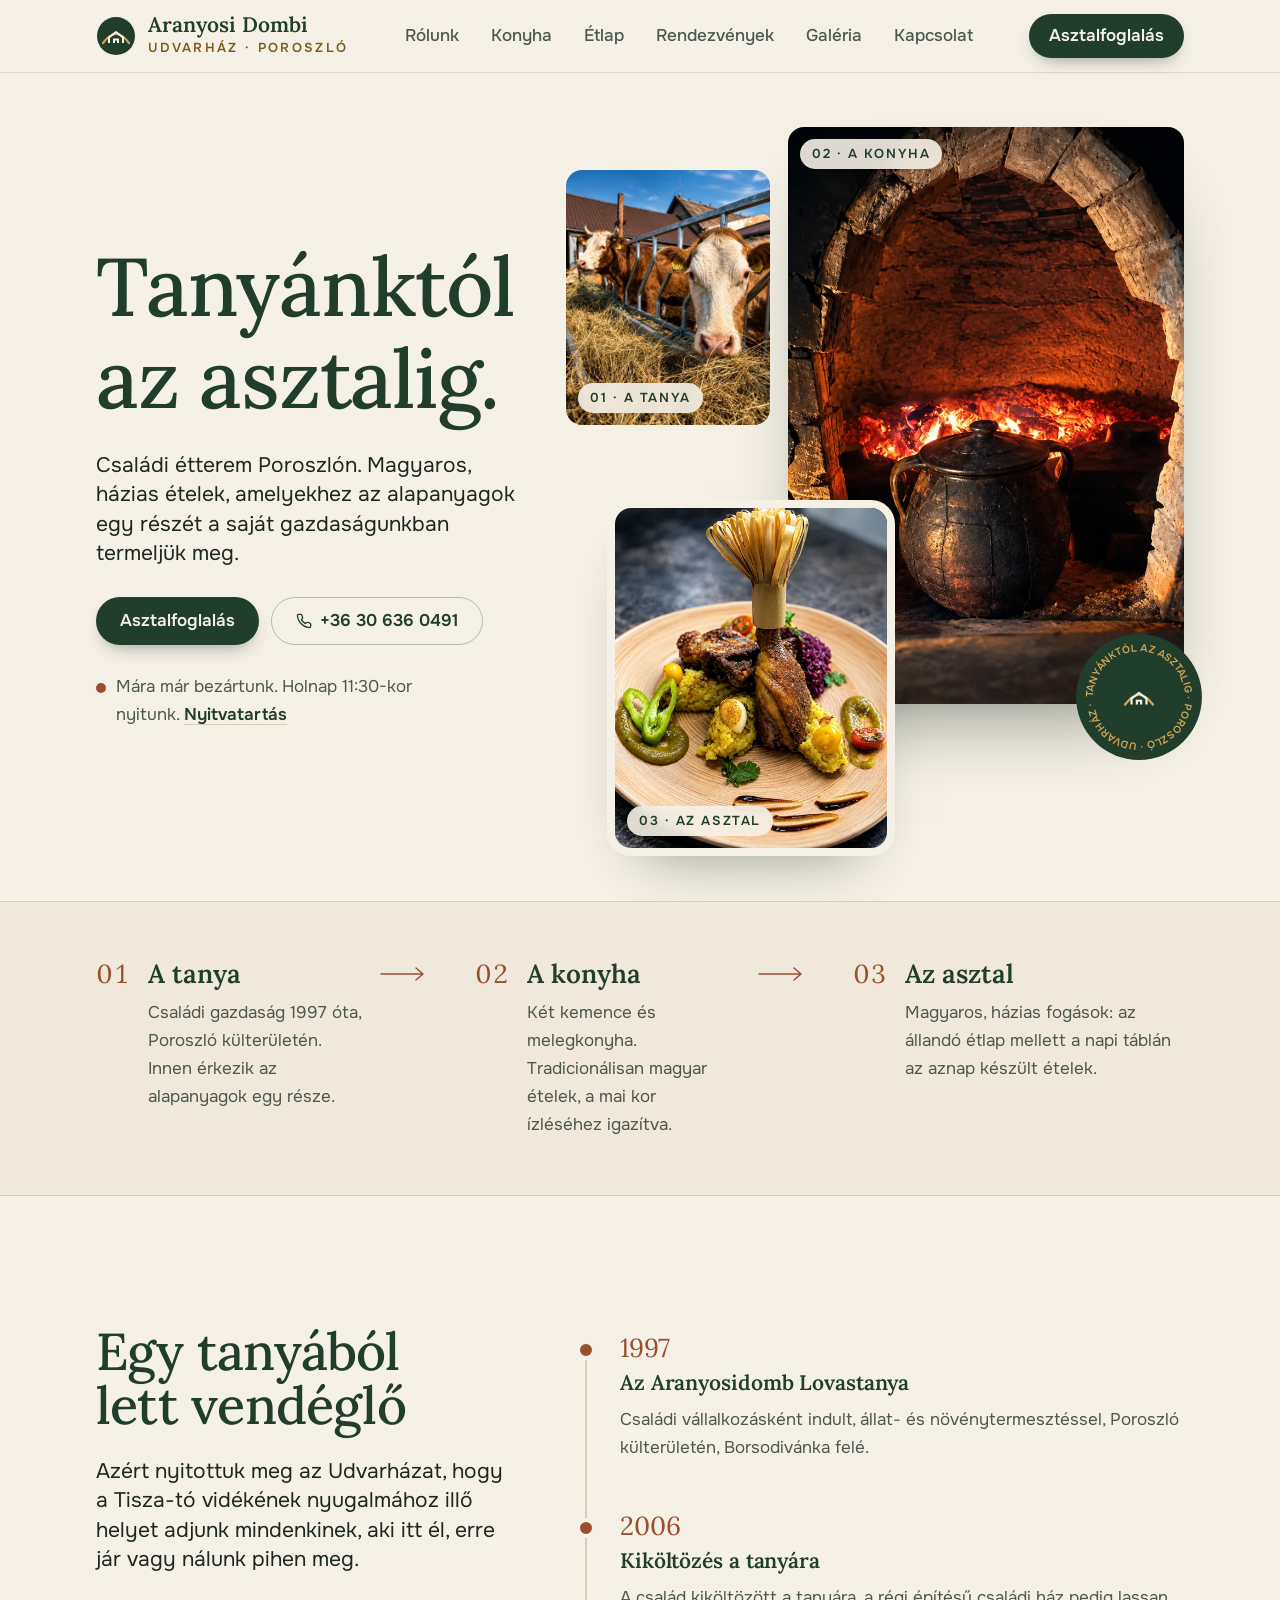
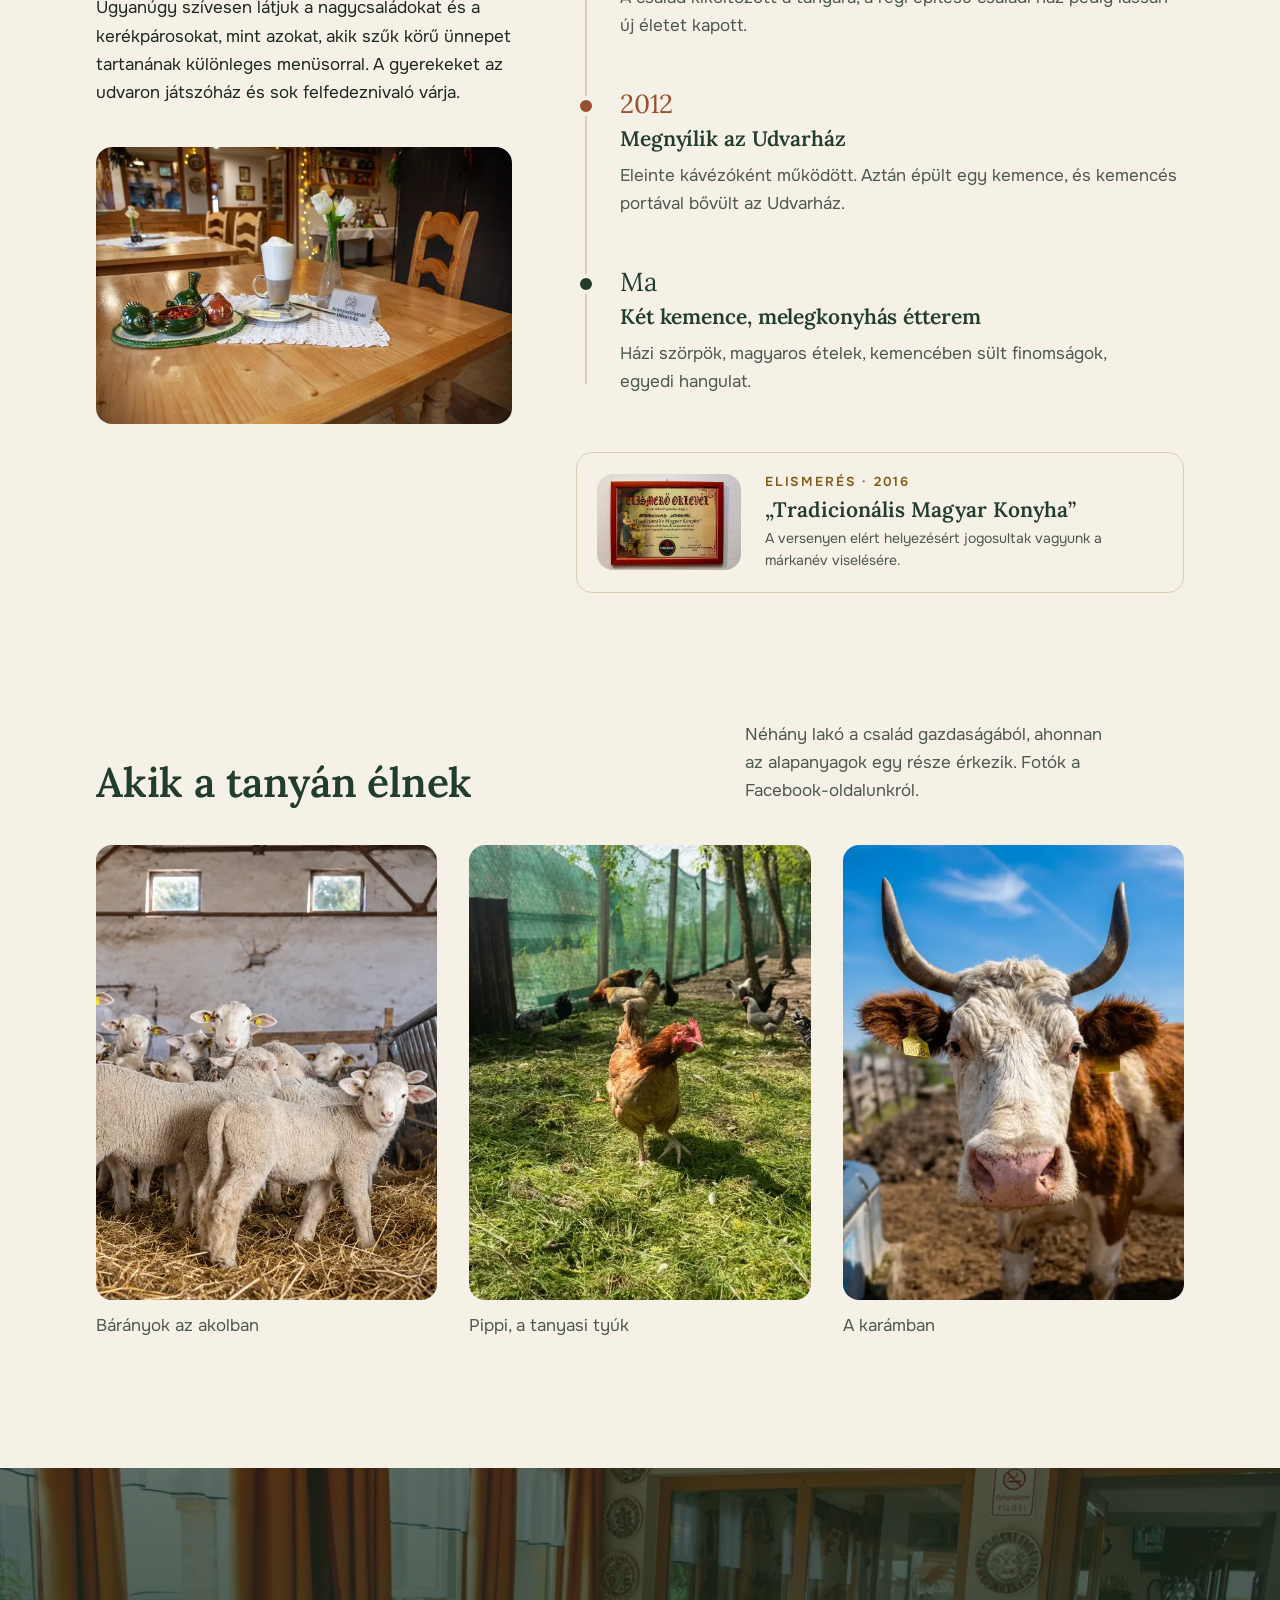
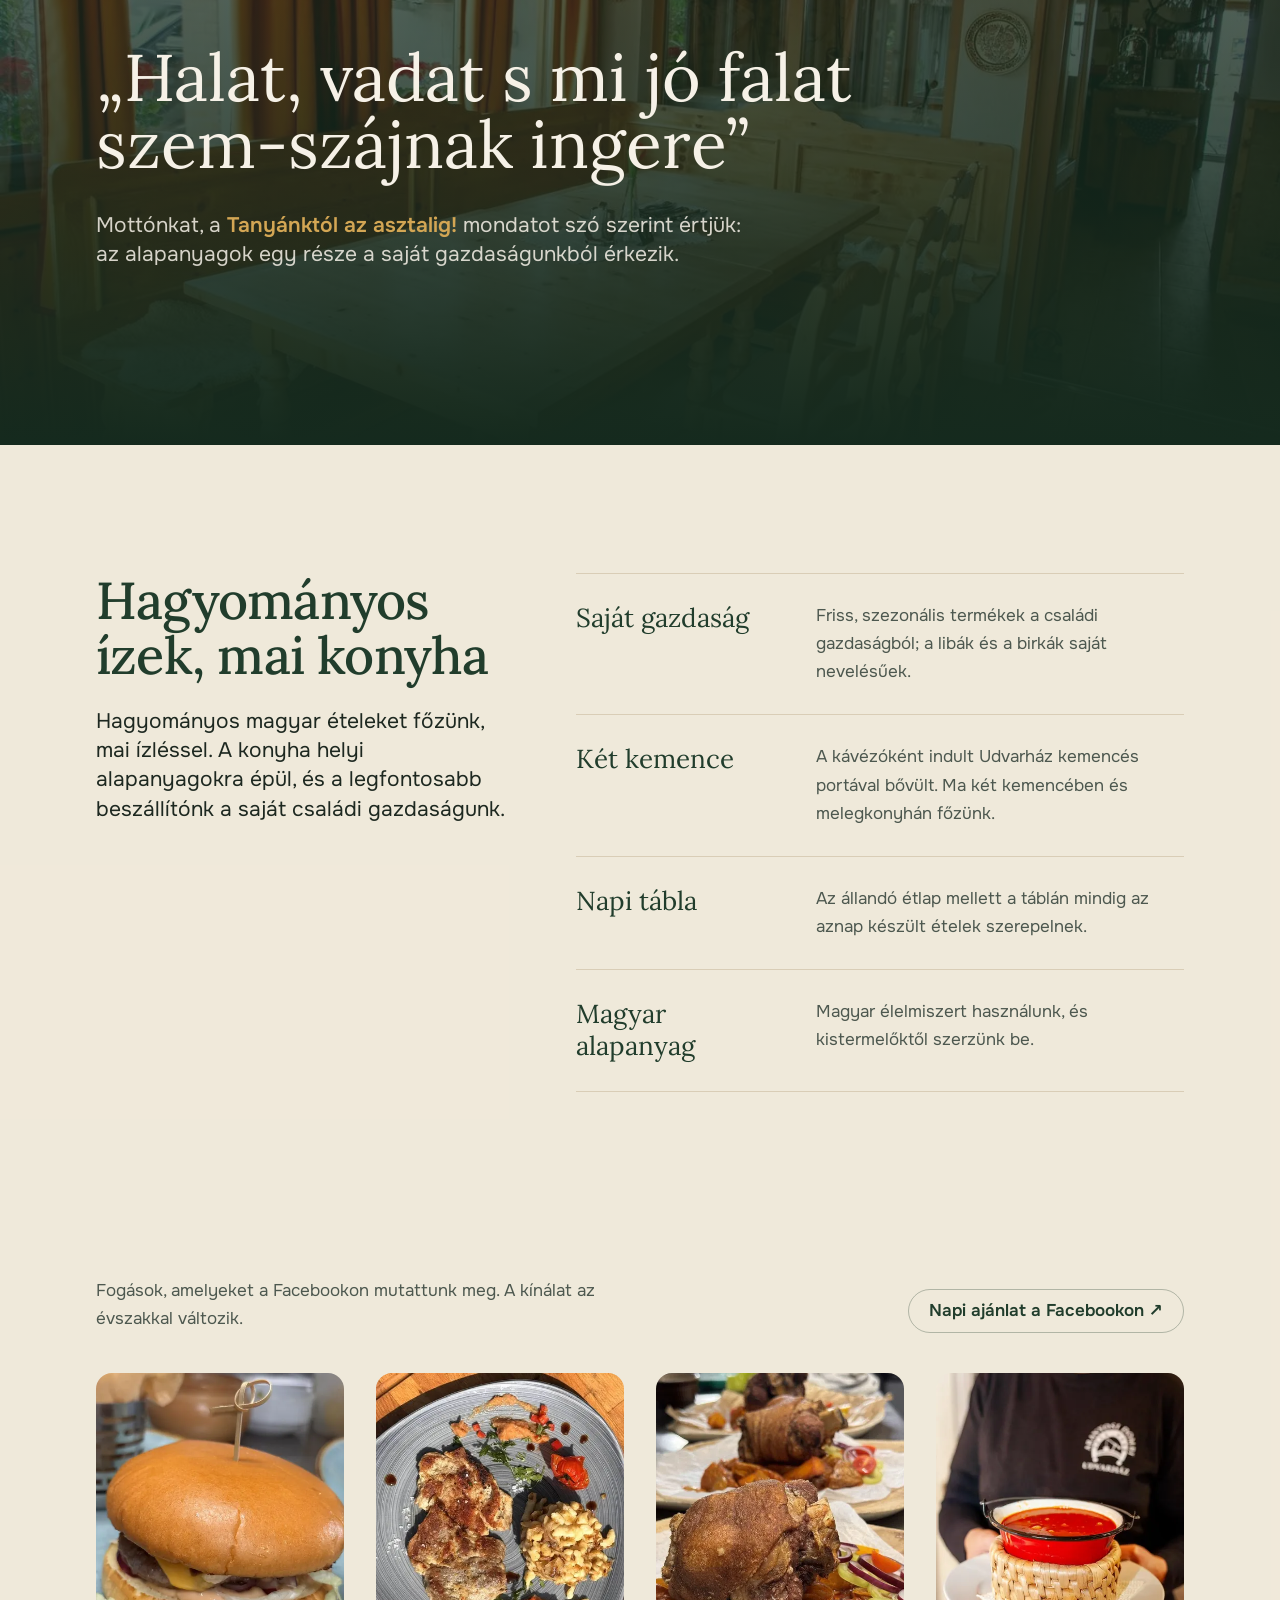
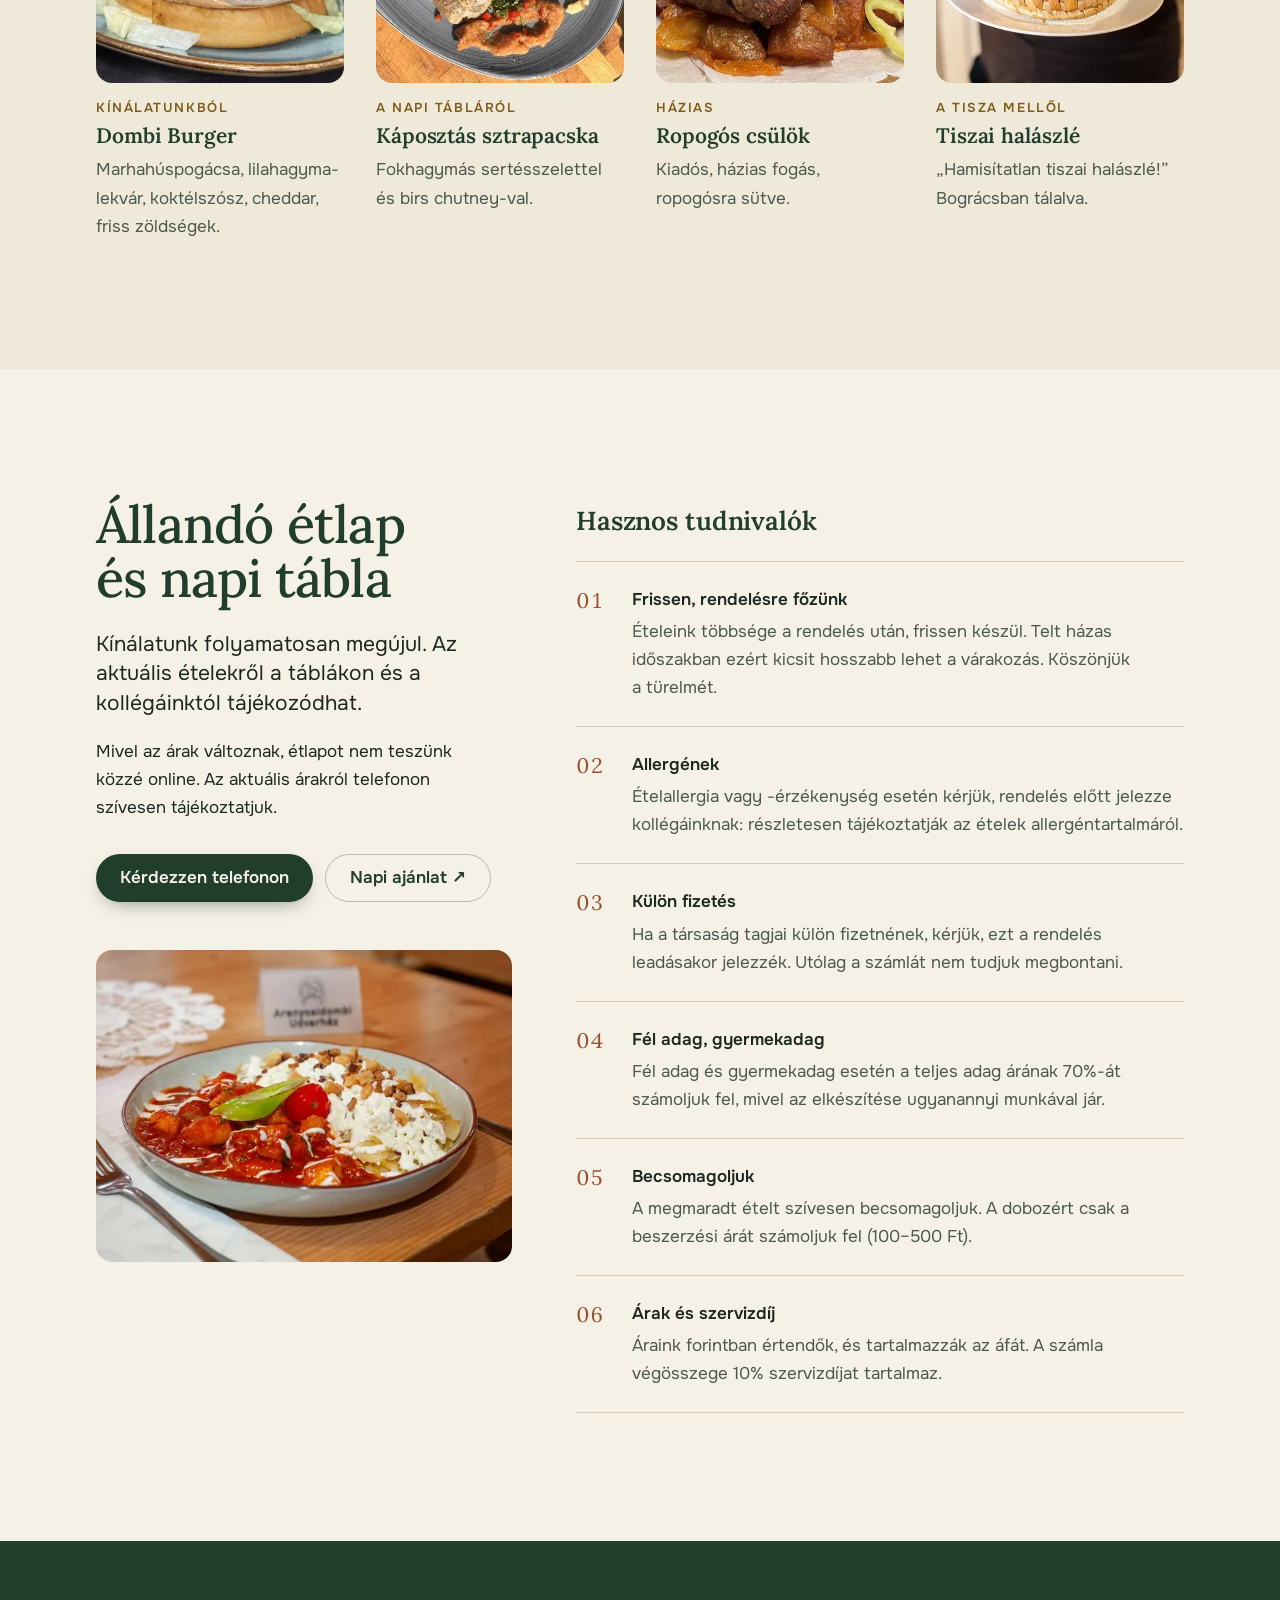
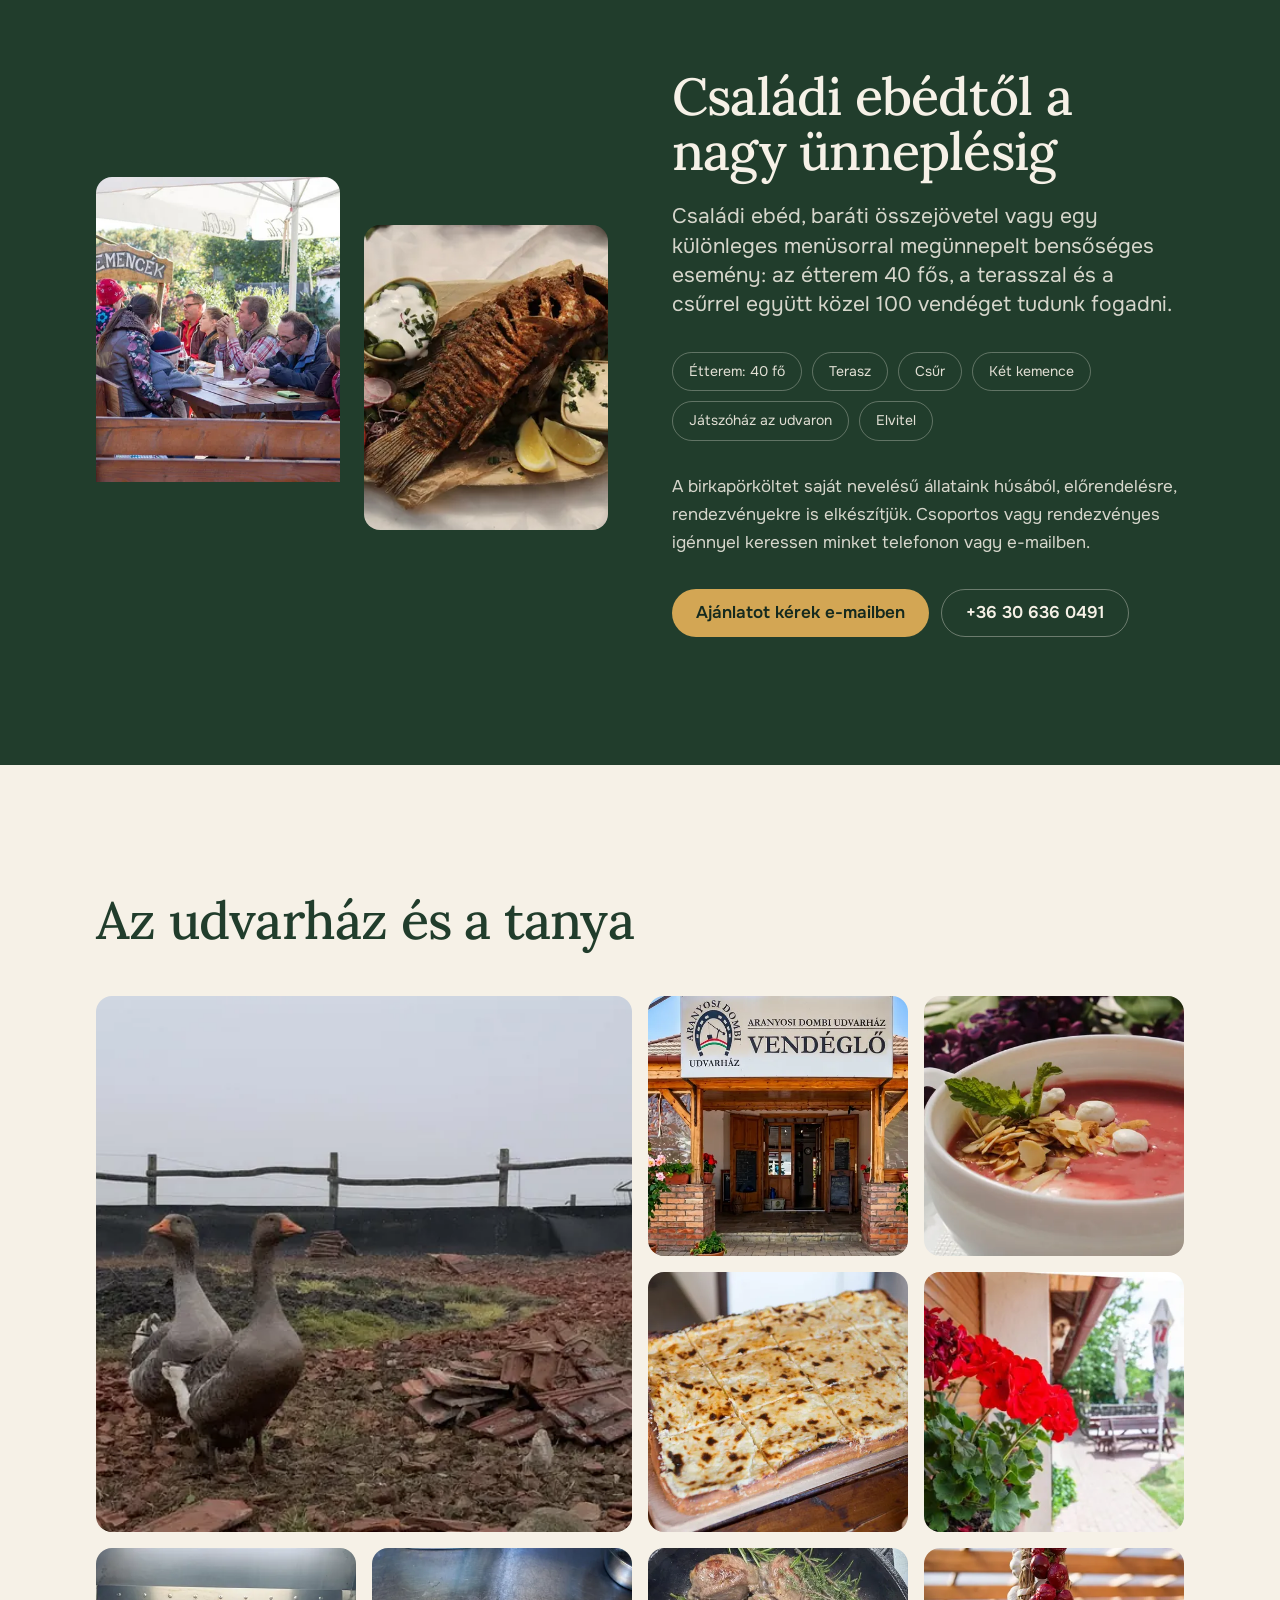
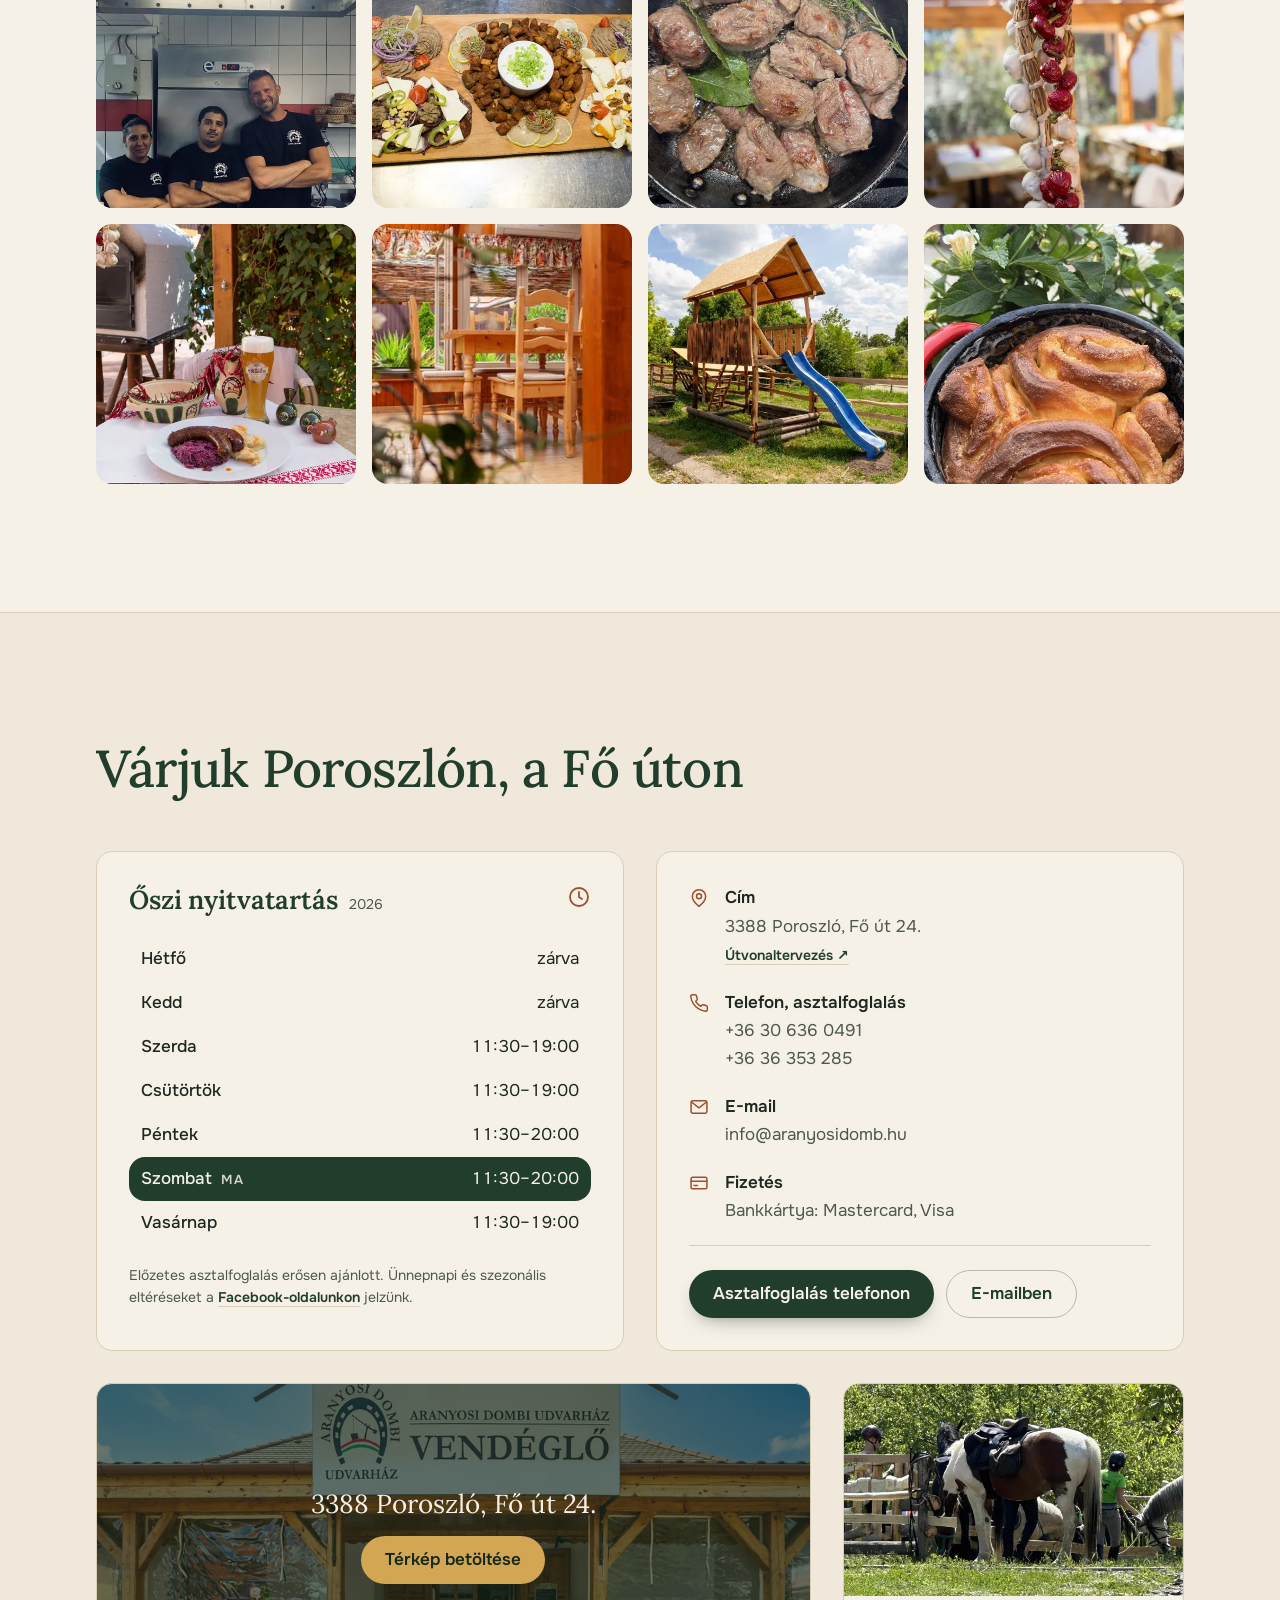
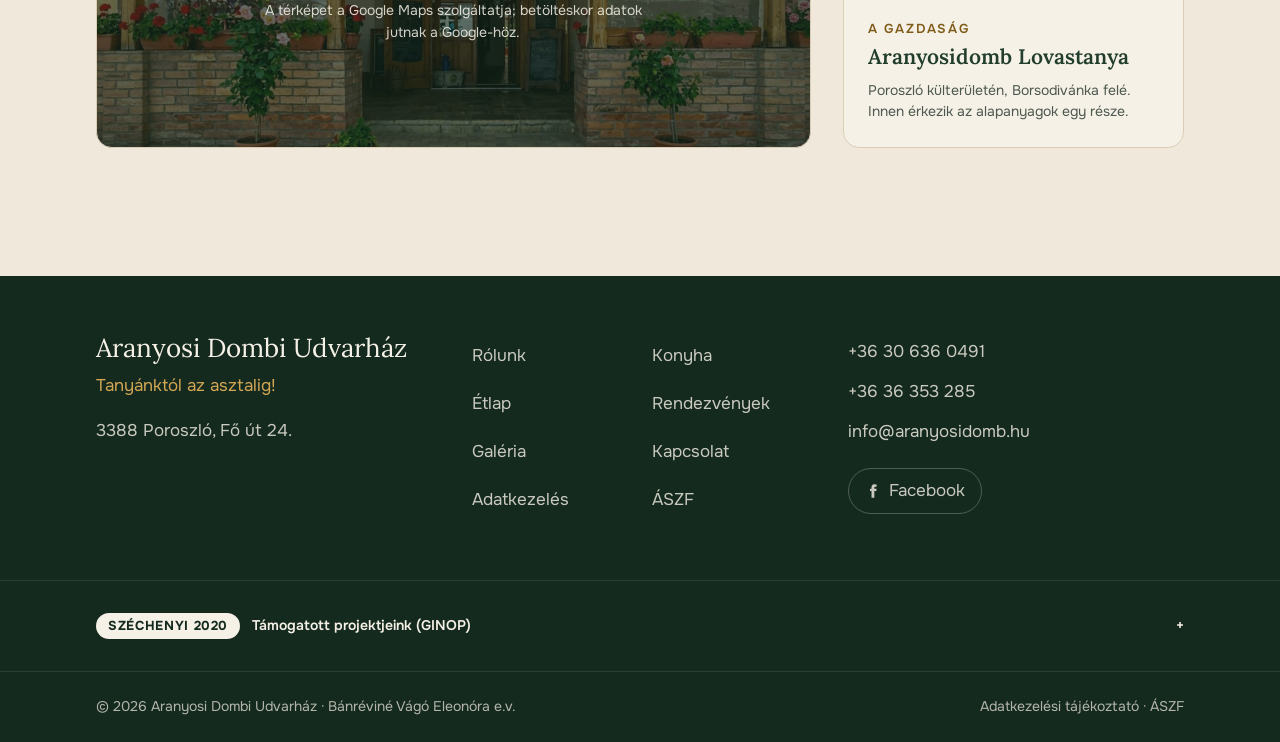
==== index.html @ ce33dbe2 "Aranyosi Dombi Udvarház — első feltöltés Co-Authored-By: Claude Opus 5.5 <noreply@anthropic.com>" ====
<!doctype html>
<html lang="hu">
<head>
  <meta charset="utf-8">
  <meta name="viewport" content="width=device-width, initial-scale=1">
  <title>Aranyosi Dombi Udvarház – magyaros étterem, Poroszló</title>
  <meta name="description" content="Családi étterem Poroszlón, a Tisza-tónál. Magyaros, házias ételek saját gazdaságunk alapanyagaiból, két kemence, terasz. Foglalás: +36 30 636 0491">
  <link rel="canonical" href="https://tamasgaborvarga.github.io/aranyosidomb/">
  <meta name="theme-color" content="#213d2c">
  <meta property="og:type" content="restaurant">
  <meta property="og:locale" content="hu_HU">
  <meta property="og:site_name" content="Aranyosi Dombi Udvarház">
  <meta property="og:title" content="Aranyosi Dombi Udvarház – Tanyánktól az asztalig">
  <meta property="og:description" content="Családi étterem Poroszlón. Magyaros, házias ételek saját gazdaságunk alapanyagaiból, két kemencével.">
  <meta property="og:url" content="https://tamasgaborvarga.github.io/aranyosidomb/">
  <meta property="og:image" content="https://tamasgaborvarga.github.io/aranyosidomb/img/og-1200x630.jpg">
  <meta property="og:image:type" content="image/jpeg">
  <meta property="og:image:width" content="1200">
  <meta property="og:image:height" content="630">
  <meta property="og:image:alt" content="Az Aranyosi Dombi Udvarház vendéglő bejárata, Poroszló">
  <meta name="twitter:card" content="summary_large_image">
  <link rel="icon" href="img/favicon.svg" type="image/svg+xml">
  <link rel="apple-touch-icon" href="img/apple-touch-icon.png">
  <link rel="preload" href="fonts/lora-latin.woff2" as="font" type="font/woff2" crossorigin>
  <link rel="preload" href="fonts/onest-latin.woff2" as="font" type="font/woff2" crossorigin>
  <link rel="stylesheet" href="css/style.css?v=584b7f71cd">
  <!-- „js” osztály: az animációk kezdőállapota csak ezzel él. Biztonsági háló: ha a main.js 3 mp alatt
       nem indul el (pl. blokkolva vagy egy optimalizáló átírta), minden tartalom azonnal megjelenik. -->
  <script data-cfasync="false">document.documentElement.classList.add('js');setTimeout(function(){if(!window.__adReady)document.documentElement.classList.remove('js')},3000)</script>

  <script type="application/ld+json">
  {
    "@context": "https://schema.org",
    "@type": "Restaurant",
    "@id": "https://tamasgaborvarga.github.io/aranyosidomb/#restaurant",
    "name": "Aranyosi Dombi Udvarház",
    "alternateName": "Aranyosidombi Udvarház",
    "slogan": "Tanyánktól az asztalig!",
    "description": "Családi étterem Poroszlón. Magyaros, házias ételek, az alapanyagok egy része a család 1997 óta működő gazdaságából. Két kemence, melegkonyha, terasz és csűr.",
    "url": "https://tamasgaborvarga.github.io/aranyosidomb/",
    "image": [
      "https://tamasgaborvarga.github.io/aranyosidomb/img/og-1200x630.jpg",
      "https://tamasgaborvarga.github.io/aranyosidomb/img/belso-1440.webp"
    ],
    "telephone": "+36306360491",
    "email": "info@aranyosidomb.hu",
    "servesCuisine": ["Magyar", "Házias"],
    "priceRange": "$$",
    "acceptsReservations": "True",
    "paymentAccepted": "Mastercard, Visa",
    "address": {
      "@type": "PostalAddress",
      "streetAddress": "Fő út 24.",
      "addressLocality": "Poroszló",
      "postalCode": "3388",
      "addressRegion": "Heves",
      "addressCountry": "HU"
    },
    "geo": { "@type": "GeoCoordinates", "latitude": 47.642851, "longitude": 20.651661 },
    "hasMap": "https://www.google.com/maps?q=47.642851,20.651661",
    "openingHoursSpecification": [
      { "@type": "OpeningHoursSpecification", "dayOfWeek": ["Wednesday", "Thursday", "Sunday"], "opens": "11:30", "closes": "19:00" },
      { "@type": "OpeningHoursSpecification", "dayOfWeek": ["Friday", "Saturday"], "opens": "11:30", "closes": "20:00" }
    ],
    "amenityFeature": [
      { "@type": "LocationFeatureSpecification", "name": "Terasz", "value": true },
      { "@type": "LocationFeatureSpecification", "name": "Elvitel", "value": true }
    ],
    "award": "Tradicionális Magyar Konyha márkanév (2016)",
    "maximumAttendeeCapacity": 100,
    "sameAs": ["https://www.facebook.com/profile.php?id=100063706262162"]
  }
  </script>
</head>
<body>
  <a href="#main" class="sr-only focus:not-sr-only focus:fixed focus:left-4 focus:top-4 focus:z-[70] focus:rounded-full focus:bg-forest focus:px-5 focus:py-3 focus:text-paper">Ugrás a tartalomra</a>

  <!-- ============ FEJLÉC ============ -->
  <header id="site-header" class="sticky top-0 z-50 border-b border-line/70 bg-paper/90 backdrop-blur-md transition-shadow">
    <div class="wrap flex h-[4.5rem] items-center justify-between gap-4 xl:gap-6">
      <a href="#top" class="group flex min-w-0 items-center gap-2.5 sm:gap-3" aria-label="Aranyosi Dombi Udvarház — vissza az oldal tetejére">
        <svg class="h-10 w-10 shrink-0 text-forest" viewBox="0 0 40 40" aria-hidden="true">
          <circle cx="20" cy="20" r="19" fill="currentColor"/>
          <path d="M7 27c4.5-6 9-9 13-9s8.5 3 13 9" fill="none" stroke="#d3a654" stroke-width="2.2" stroke-linecap="round"/>
          <path d="M13 27v-5.5l7-5.5 7 5.5V27" fill="none" stroke="#f6f1e7" stroke-width="2" stroke-linejoin="round"/>
          <path d="M18 27v-3.5h4V27" fill="none" stroke="#f6f1e7" stroke-width="2"/>
        </svg>
        <span class="leading-none">
          <span class="block font-serif text-lg font-semibold leading-none text-forest">Aranyosi Dombi</span>
          <span class="mt-1 block whitespace-nowrap text-xs font-semibold uppercase tracking-[0.06em] text-gold-700 min-[400px]:tracking-[0.12em] sm:tracking-[0.18em]">Udvarház · Poroszló</span>
        </span>
      </a>

      <nav class="hidden items-center gap-5 lg:flex xl:gap-8" aria-label="Fő navigáció">
        <a class="nav-link" data-nav href="#rolunk">Rólunk</a>
        <a class="nav-link" data-nav href="#konyha">Konyha</a>
        <a class="nav-link" data-nav href="#etlap">Étlap</a>
        <a class="nav-link" data-nav href="#rendezvenyek">Rendezvények</a>
        <a class="nav-link" data-nav href="#galeria">Galéria</a>
        <a class="nav-link" data-nav href="#kapcsolat">Kapcsolat</a>
      </nav>

      <div class="flex shrink-0 items-center gap-1.5 sm:gap-2">
        <a href="#elerhetoseg" class="btn-primary btn-sm hidden sm:inline-flex">Asztalfoglalás</a>
        <a href="tel:+36306360491" class="inline-flex h-11 w-11 items-center justify-center rounded-full border border-forest/25 text-forest sm:hidden" aria-label="Hívás: +36 30 636 0491">
          <svg class="h-5 w-5" viewBox="0 0 24 24" fill="none" stroke="currentColor" stroke-width="1.8" stroke-linecap="round" stroke-linejoin="round" aria-hidden="true"><path d="M22 16.92v3a2 2 0 0 1-2.18 2 19.8 19.8 0 0 1-8.63-3.07 19.5 19.5 0 0 1-6-6A19.8 19.8 0 0 1 2.12 4.18 2 2 0 0 1 4.11 2h3a2 2 0 0 1 2 1.72c.13.96.36 1.9.7 2.81a2 2 0 0 1-.45 2.11L8.09 9.91a16 16 0 0 0 6 6l1.27-1.27a2 2 0 0 1 2.11-.45c.91.34 1.85.57 2.81.7A2 2 0 0 1 22 16.92z"/></svg>
        </a>
        <button id="menu-toggle" type="button" class="inline-flex h-11 w-11 items-center justify-center rounded-full border border-forest/25 text-forest lg:hidden" aria-controls="mobile-menu" aria-expanded="false" aria-label="Menü">
          <svg class="h-5 w-5" viewBox="0 0 24 24" fill="none" stroke="currentColor" stroke-width="2" stroke-linecap="round" aria-hidden="true"><path class="menu-icon-open" d="M4 7h16M4 12h16M4 17h16"/><path class="menu-icon-close" d="M6 6l12 12M18 6L6 18"/></svg>
        </button>
      </div>
    </div>

  </header>

  <!-- Mobilmenü: a fejlécen KÍVÜL, mert a fejléc backdrop-blur-ja a fixed elemet a fejléc magasságához kötné -->
  <div id="mobile-menu" hidden class="fixed inset-x-0 top-[4.5rem] bottom-0 z-50 overflow-y-auto border-t border-line bg-paper lg:hidden">
    <nav class="wrap flex flex-col py-6" aria-label="Mobil navigáció">
      <a class="border-b border-line py-4 font-serif text-xl text-forest" href="#rolunk">Rólunk</a>
      <a class="border-b border-line py-4 font-serif text-xl text-forest" href="#konyha">Konyha</a>
      <a class="border-b border-line py-4 font-serif text-xl text-forest" href="#etlap">Étlap</a>
      <a class="border-b border-line py-4 font-serif text-xl text-forest" href="#rendezvenyek">Rendezvények</a>
      <a class="border-b border-line py-4 font-serif text-xl text-forest" href="#galeria">Galéria</a>
      <a class="border-b border-line py-4 font-serif text-xl text-forest" href="#kapcsolat">Kapcsolat</a>
      <div class="mt-8 grid gap-3">
        <a href="tel:+36306360491" class="btn-primary">Hívás: +36 30 636 0491</a>
        <a href="mailto:info@aranyosidomb.hu?subject=Asztalfoglal%C3%A1s" class="btn-ghost">Foglalás e-mailben</a>
      </div>
    </nav>
  </div>

  <main id="main">
    <!-- ============ HERO: kollázs + nagy cím ============ -->
    <section id="top" class="relative overflow-hidden" aria-labelledby="hero-title">
      <div class="wrap grid gap-10 pb-16 pt-8 md:pt-12 lg:min-h-[calc(100svh-4.5rem)] lg:grid-cols-12 lg:grid-rows-[1fr_auto_auto_1fr] lg:gap-x-10 lg:gap-y-0 lg:py-12">
        <div class="lg:col-span-5 lg:row-start-2">
          <h1 id="hero-title" class="hero-title text-4xl sm:text-5xl xl:text-6xl">
            <span class="sr-only">Aranyosi Dombi Udvarház, Poroszló – </span>
            <span class="line-mask"><span style="--d:.05s">Tanyánktól</span></span>
            <span class="line-mask"><span style="--d:.2s">az asztalig.</span></span>
          </h1>
        </div>

        <div class="order-last lg:order-none lg:col-span-7 lg:col-start-6 lg:row-span-4 lg:row-start-1 lg:self-center">
          <div class="hero-collage relative mx-auto aspect-square w-full max-w-[36rem] sm:aspect-[6/7] lg:mr-0">
            <!-- 02 · A konyha (domináns) -->
            <figure data-depth="-0.04" class="absolute right-0 top-0 h-[80%] w-[64%]">
              <div class="drop-in h-full overflow-hidden rounded-2xl shadow-[0_40px_80px_-40px_rgb(21_42_30/0.6)]" style="--d:.1s">
                <img src="img/hero-kemence-1080.webp" srcset="img/hero-kemence-480.webp 480w, img/hero-kemence-800.webp 800w, img/hero-kemence-1080.webp 1080w" sizes="(min-width: 1024px) 38vw, 64vw"
                     width="1080" height="1456" fetchpriority="high" alt="Fedett, fekete cserépfazék a kemence izzó parazsa előtt"
                     class="h-full w-full object-cover">
              </div>
              <figcaption style="--d:.55s" class="drop-in absolute left-3 top-3 hidden rounded-full bg-paper/90 px-3 py-1.5 text-xs font-semibold uppercase tracking-[0.12em] text-forest backdrop-blur-sm sm:block">02 · A konyha</figcaption>
            </figure>
            <!-- 01 · A tanya -->
            <figure data-depth="-0.1" class="absolute left-0 top-0 w-[33%] sm:top-[6%]">
              <div class="drop-in overflow-hidden rounded-2xl" style="--d:.3s">
                <img src="img/hero-marhak-480.webp" srcset="img/hero-marhak-480.webp 480w, img/hero-marhak-800.webp 800w" sizes="(min-width: 1024px) 20vw, 33vw"
                     width="800" height="1067" alt="Tarka marhák a szénás etetőnél a család tanyáján"
                     class="aspect-[4/5] w-full object-cover">
              </div>
              <figcaption style="--d:.75s" class="drop-in absolute bottom-3 left-3 hidden rounded-full bg-paper/90 px-3 py-1.5 text-xs font-semibold uppercase tracking-[0.12em] text-forest backdrop-blur-sm sm:block">01 · A tanya</figcaption>
            </figure>
            <!-- 03 · Az asztal -->
            <figure data-depth="-0.02" class="absolute bottom-0 left-[8%] w-[44%]">
              <div class="drop-in overflow-hidden rounded-2xl shadow-[0_30px_60px_-30px_rgb(21_42_30/0.55)] ring-8 ring-paper" style="--d:.5s">
                <img src="img/hero-comb-828.webp" srcset="img/hero-comb-480.webp 480w, img/hero-comb-828.webp 828w" sizes="(min-width: 1024px) 26vw, 44vw"
                     width="828" height="1104" alt="Sült comb lilakáposztával, sárga rizzsel és zöldségekkel, fa tányéron tálalva"
                     class="aspect-[4/5] w-full object-cover">
              </div>
              <figcaption style="--d:.95s" class="drop-in absolute bottom-3 left-3 hidden rounded-full bg-paper/90 px-3 py-1.5 text-xs font-semibold uppercase tracking-[0.12em] text-forest backdrop-blur-sm sm:block">03 · Az asztal</figcaption>
            </figure>
            <!-- pecsét -->
            <div class="seal absolute bottom-[12%] right-[-3%] h-24 w-24 sm:h-32 sm:w-32" aria-hidden="true">
              <svg viewBox="0 0 120 120" class="h-full w-full">
                <circle cx="60" cy="60" r="59" fill="#213d2c"/>
                <g class="seal-text">
                  <path id="seal-path" d="M60 60 m-43 0 a43 43 0 1 1 86 0 a43 43 0 1 1 -86 0" fill="none"/>
                  <text fill="#d3a654" font-family="Onest, sans-serif" font-size="9.6" font-weight="600" letter-spacing="1.6"><textPath href="#seal-path" textLength="266" lengthAdjust="spacing">TANYÁNKTÓL AZ ASZTALIG · POROSZLÓ · UDVARHÁZ ·</textPath></text>
                </g>
                <g transform="translate(40 40)">
                  <path d="M7 27c4.5-6 9-9 13-9s8.5 3 13 9" fill="none" stroke="#d3a654" stroke-width="2.2" stroke-linecap="round"/>
                  <path d="M13 27v-5.5l7-5.5 7 5.5V27" fill="none" stroke="#f6f1e7" stroke-width="2" stroke-linejoin="round"/>
                  <path d="M18 27v-3.5h4V27" fill="none" stroke="#f6f1e7" stroke-width="2"/>
                </g>
              </svg>
            </div>
          </div>
        </div>

        <div class="lg:col-span-5 lg:col-start-1 lg:row-start-3">
          <p class="lead reveal max-w-[31rem] lg:mt-8" style="--d:.4s">Családi étterem Poroszlón. Magyaros, házias ételek, amelyekhez az alapanyagok egy részét a saját gazdaságunkban termeljük meg.</p>
          <div class="reveal mt-7 grid gap-3 sm:flex sm:flex-wrap" style="--d:.5s">
            <a href="#elerhetoseg" class="btn-primary">Asztalfoglalás</a>
            <a href="tel:+36306360491" class="btn-ghost">
              <svg class="h-4 w-4" viewBox="0 0 24 24" fill="none" stroke="currentColor" stroke-width="2" stroke-linecap="round" stroke-linejoin="round" aria-hidden="true"><path d="M22 16.92v3a2 2 0 0 1-2.18 2 19.8 19.8 0 0 1-8.63-3.07 19.5 19.5 0 0 1-6-6A19.8 19.8 0 0 1 2.12 4.18 2 2 0 0 1 4.11 2h3a2 2 0 0 1 2 1.72c.13.96.36 1.9.7 2.81a2 2 0 0 1-.45 2.11L8.09 9.91a16 16 0 0 0 6 6l1.27-1.27a2 2 0 0 1 2.11-.45c.91.34 1.85.57 2.81.7A2 2 0 0 1 22 16.92z"/></svg>
              +36 30 636 0491
            </a>
          </div>
          <p id="today-status" class="mt-7 flex items-start gap-2.5 text-base text-ink-2" hidden>
            <span id="today-dot" class="mt-2.5 h-2.5 w-2.5 shrink-0 rounded-full bg-moss"></span>
            <span id="today-text"></span>
          </p>
        </div>

      </div>
    </section>

    <!-- ============ LÉPÉSSÁV: tanya → konyha → asztal ============ -->
    <section class="border-y border-line bg-paper-2/60" aria-label="Tanyánktól az asztalig, három lépésben">
      <ol class="wrap grid gap-8 py-10 md:grid-cols-3 md:gap-12 md:py-14">
        <li class="reveal relative grid grid-cols-[2.5rem_1fr] gap-x-3 md:pr-16">
          <span class="font-serif text-xl text-clay tabular-nums">01</span>
          <div><p class="font-serif text-xl font-semibold text-forest">A tanya</p><p class="mt-2 text-ink-2">Családi gazdaság 1997 óta, Poroszló külterületén. Innen érkezik az alapanyagok egy része.</p></div>
          <svg class="draw absolute right-0 top-2 hidden h-4 w-12 text-clay md:block" style="--d:.5s" viewBox="0 0 48 16" fill="none" stroke="currentColor" stroke-width="1.5" stroke-linecap="round" stroke-linejoin="round" aria-hidden="true"><path pathLength="1" d="M2 8h42M37 2l7 6-7 6"/></svg>
        </li>
        <li class="reveal relative grid grid-cols-[2.5rem_1fr] gap-x-3 md:pr-16" style="--d:.1s">
          <span class="font-serif text-xl text-clay tabular-nums">02</span>
          <div><p class="font-serif text-xl font-semibold text-forest">A konyha</p><p class="mt-2 text-ink-2">Két kemence és melegkonyha. Tradicionálisan magyar ételek, a mai kor ízléséhez igazítva.</p></div>
          <svg class="draw absolute right-0 top-2 hidden h-4 w-12 text-clay md:block" style="--d:.7s" viewBox="0 0 48 16" fill="none" stroke="currentColor" stroke-width="1.5" stroke-linecap="round" stroke-linejoin="round" aria-hidden="true"><path pathLength="1" d="M2 8h42M37 2l7 6-7 6"/></svg>
        </li>
        <li class="reveal relative grid grid-cols-[2.5rem_1fr] gap-x-3" style="--d:.2s">
          <span class="font-serif text-xl text-clay tabular-nums">03</span>
          <div><p class="font-serif text-xl font-semibold text-forest">Az asztal</p><p class="mt-2 text-ink-2">Magyaros, házias fogások: az állandó étlap mellett a napi táblán az aznap készült ételek.</p></div>
        </li>
      </ol>
    </section>

    <!-- ============ RÓLUNK ============ -->
    <section id="rolunk" class="section" aria-labelledby="rolunk-title">
      <div class="wrap grid gap-14 lg:grid-cols-12 lg:gap-16">
        <div class="about-sticky lg:col-span-5 lg:self-start">
          <h2 id="rolunk-title" class="h2 reveal">Egy tanyából lett vendéglő</h2>
          <p class="lead reveal mt-6">Azért nyitottuk meg az Udvarházat, hogy a Tisza-tó vidékének nyugalmához illő helyet adjunk mindenkinek, aki itt él, erre jár vagy nálunk pihen meg.</p>
          <p class="reveal mt-5">Ugyanúgy szívesen látjuk a nagycsaládokat és a kerékpárosokat, mint azokat, akik szűk körű ünnepet tartanának különleges menüsorral. A gyerekeket az udvaron játszóház és sok felfedeznivaló várja.</p>
          <div class="mt-10 overflow-hidden rounded-2xl">
            <img src="img/belso-1080.webp" srcset="img/belso-640.webp 640w, img/belso-1080.webp 1080w, img/belso-1440.webp 1440w"
                 sizes="(min-width: 1024px) 40vw, 100vw" width="1440" height="960" loading="lazy"
                 alt="Terített faasztal az étteremben: kávé, csipkés alátét, népi mintás kerámiák, háttérben képekkel díszített fal"
                 class="aspect-[3/2] w-full object-cover">
          </div>
        </div>

        <div class="lg:col-span-7 lg:pt-2">
          <ol class="timeline">
            <li class="reveal relative grid grid-cols-[1.25rem_1fr] gap-x-6 pb-12">
              <span class="relative mt-2 h-5 w-5 rounded-full border-4 border-paper bg-clay" aria-hidden="true"></span>
              <div>
                <p class="font-serif text-xl text-clay">1997</p>
                <h3 class="mt-1 text-lg">Az Aranyosidomb Lovastanya</h3>
                <p class="mt-2 text-ink-2">Családi vállalkozásként indult, állat- és növénytermesztéssel, Poroszló külterületén, Borsodivánka felé.</p>
              </div>
            </li>
            <li class="reveal relative grid grid-cols-[1.25rem_1fr] gap-x-6 pb-12">
              <span class="relative mt-2 h-5 w-5 rounded-full border-4 border-paper bg-clay" aria-hidden="true"></span>
              <div>
                <p class="font-serif text-xl text-clay">2006</p>
                <h3 class="mt-1 text-lg">Kiköltözés a tanyára</h3>
                <p class="mt-2 text-ink-2">A család kiköltözött a tanyára, a régi építésű családi ház pedig lassan új életet kapott.</p>
              </div>
            </li>
            <li class="reveal relative grid grid-cols-[1.25rem_1fr] gap-x-6 pb-12">
              <span class="relative mt-2 h-5 w-5 rounded-full border-4 border-paper bg-clay" aria-hidden="true"></span>
              <div>
                <p class="font-serif text-xl text-clay">2012</p>
                <h3 class="mt-1 text-lg">Megnyílik az Udvarház</h3>
                <p class="mt-2 text-ink-2">Eleinte kávézóként működött. Aztán épült egy kemence, és kemencés portával bővült az Udvarház.</p>
              </div>
            </li>
            <li class="reveal relative grid grid-cols-[1.25rem_1fr] gap-x-6">
              <span class="relative mt-2 h-5 w-5 rounded-full border-4 border-paper bg-forest" aria-hidden="true"></span>
              <div>
                <p class="font-serif text-xl text-forest">Ma</p>
                <h3 class="mt-1 text-lg">Két kemence, melegkonyhás étterem</h3>
                <p class="mt-2 text-ink-2">Házi szörpök, magyaros ételek, kemencében sült finomságok, egyedi hangulat.</p>
              </div>
            </li>
          </ol>

          <div class="reveal mt-14 flex items-center gap-5 rounded-2xl border border-line p-4 md:gap-6 md:p-5">
            <a data-lb="oklevel" href="img/oklevel-960.webp" class="block w-28 shrink-0 overflow-hidden rounded-2xl md:w-36"><img src="img/oklevel-480.webp" width="480" height="320" loading="lazy" alt="Bekeretezett elismerő oklevél: az Aranyosidombi Udvarház a „Tradicionális Magyar Konyha” versenyen 2016-ban helyezést ért el" class="w-full transition duration-500 hover:scale-105"></a>
            <div>
              <p class="text-xs font-semibold uppercase tracking-[0.14em] text-gold-700">Elismerés · 2016</p>
              <p class="mt-1 font-serif text-lg font-semibold text-forest">„Tradicionális Magyar Konyha”</p>
              <p class="mt-1 text-sm text-ink-2">A versenyen elért helyezésért jogosultak vagyunk a márkanév viselésére.</p>
            </div>
          </div>
        </div>
      </div>

      <div class="wrap mt-24 md:mt-32">
        <div class="grid gap-6 lg:grid-cols-12 lg:items-end">
          <h3 class="reveal text-2xl md:text-3xl lg:col-span-7">Akik a tanyán élnek</h3>
          <p class="reveal text-ink-2 lg:col-span-5">Néhány lakó a család gazdaságából, ahonnan az alapanyagok egy része érkezik. Fotók a Facebook-oldalunkról.</p>
        </div>
        <ul class="mt-10 -mx-5 flex snap-x snap-mandatory gap-4 overflow-x-auto scroll-px-5 px-5 pb-2 [scrollbar-width:none] sm:mx-0 sm:grid sm:grid-cols-3 sm:overflow-visible sm:px-0 sm:pb-0 sm:gap-5 lg:gap-8">
          <li class="w-[70%] shrink-0 snap-start sm:w-auto"><figure><div class="overflow-hidden rounded-2xl"><img src="img/tanya-baranyok-480.webp" srcset="img/tanya-baranyok-480.webp 480w, img/tanya-baranyok-768.webp 768w" sizes="(min-width: 1024px) 30vw, 33vw" width="768" height="1024" loading="lazy" alt="Fehér bárányok szalmán az akolban" class="aspect-[3/4] w-full object-cover"></div><figcaption class="mt-3 text-sm text-ink-2 md:text-base">Bárányok az akolban</figcaption></figure></li>
          <li class="w-[70%] shrink-0 snap-start sm:w-auto"><figure><div class="overflow-hidden rounded-2xl"><img src="img/tanya-pippi-480.webp" srcset="img/tanya-pippi-480.webp 480w, img/tanya-pippi-800.webp 800w" sizes="(min-width: 1024px) 30vw, 33vw" width="800" height="1067" loading="lazy" alt="Barna tyúk a füvön, a háttérben további tyúkok a kifutóban" class="aspect-[3/4] w-full object-cover"></div><figcaption class="mt-3 text-sm text-ink-2 md:text-base">Pippi, a tanyasi tyúk</figcaption></figure></li>
          <li class="w-[70%] shrink-0 snap-start sm:w-auto"><figure><div class="overflow-hidden rounded-2xl"><img src="img/tanya-bika-480.webp" srcset="img/tanya-bika-480.webp 480w, img/tanya-bika-800.webp 800w" sizes="(min-width: 1024px) 30vw, 33vw" width="800" height="1067" loading="lazy" alt="Szarvas, fehér-barna foltos szarvasmarha a karámban, kék ég alatt" class="aspect-[3/4] w-full object-cover"></div><figcaption class="mt-3 text-sm text-ink-2 md:text-base">A karámban</figcaption></figure></li>
        </ul>
      </div>
    </section>

    <!-- ============ MOTTÓ: teljes szélességű fotósáv ============ -->
    <section class="relative isolate overflow-hidden bg-forest-900 text-paper" aria-label="Mottónk">
      <img src="img/belso-2-1440.webp" srcset="img/belso-2-480.webp 480w, img/belso-2-960.webp 960w, img/belso-2-1440.webp 1440w" sizes="100vw"
           width="1440" height="960" loading="lazy" alt=""
           class="absolute inset-0 -z-10 h-full w-full object-cover opacity-45">
      <div class="absolute inset-0 -z-10 bg-gradient-to-t from-forest-900 via-forest-900/60 to-forest-900/30" aria-hidden="true"></div>
      <div class="wrap py-28 md:py-44">
        <blockquote class="max-w-4xl">
          <p class="reveal font-serif text-3xl text-paper md:text-5xl">„Halat, vadat s mi jó falat szem-szájnak ingere”</p>
          <footer class="reveal mt-8 max-w-2xl text-lg text-paper/85" style="--d:.15s">Mottónkat, a <strong class="font-semibold text-gold">Tanyánktól az asztalig!</strong> mondatot szó szerint értjük: az alapanyagok egy része a saját gazdaságunkból érkezik.</footer>
        </blockquote>
      </div>
    </section>

    <!-- ============ KONYHA ============ -->
    <section id="konyha" class="section bg-paper-2/70" aria-labelledby="konyha-title">
      <div class="wrap">
        <div class="grid gap-12 lg:grid-cols-12 lg:gap-16">
          <div class="lg:col-span-5">
            <h2 id="konyha-title" class="h2 reveal">Hagyományos ízek, mai konyha</h2>
            <p class="lead reveal mt-6">Hagyományos magyar ételeket főzünk, mai ízléssel. A konyha helyi alapanyagokra épül, és a legfontosabb beszállítónk a saját családi gazdaságunk.</p>
          </div>
          <dl class="divide-y divide-line border-y border-line lg:col-span-7">
            <div class="reveal grid gap-2 py-6 sm:grid-cols-[13rem_1fr] sm:gap-8 md:py-7">
              <dt class="font-serif text-xl text-forest">Saját gazdaság</dt>
              <dd class="text-ink-2">Friss, szezonális termékek a családi gazdaságból; a libák és a birkák saját nevelésűek.</dd>
            </div>
            <div class="reveal grid gap-2 py-6 sm:grid-cols-[13rem_1fr] sm:gap-8 md:py-7">
              <dt class="font-serif text-xl text-forest">Két kemence</dt>
              <dd class="text-ink-2">A kávézóként indult Udvarház kemencés portával bővült. Ma két kemencében és melegkonyhán főzünk.</dd>
            </div>
            <div class="reveal grid gap-2 py-6 sm:grid-cols-[13rem_1fr] sm:gap-8 md:py-7">
              <dt class="font-serif text-xl text-forest">Napi tábla</dt>
              <dd class="text-ink-2">Az állandó étlap mellett a táblán mindig az aznap készült ételek szerepelnek.</dd>
            </div>
            <div class="reveal grid gap-2 py-6 sm:grid-cols-[13rem_1fr] sm:gap-8 md:py-7">
              <dt class="font-serif text-xl text-forest">Magyar alapanyag</dt>
              <dd class="text-ink-2">Magyar élelmiszert használunk, és kistermelőktől szerzünk be.</dd>
            </div>
          </dl>
        </div>

        <div class="mt-24 flex flex-wrap items-end justify-between gap-6 md:mt-32">
          <div>
            <h3 class="reveal text-2xl md:text-3xl">A konyhánkból</h3>
            <p class="reveal mt-3 max-w-xl text-ink-2">Fogások, amelyeket a Facebookon mutattunk meg. A kínálat az évszakkal változik.</p>
          </div>
          <a href="https://www.facebook.com/profile.php?id=100063706262162" target="_blank" rel="noopener" class="btn-ghost btn-sm">Napi ajánlat a Facebookon ↗</a>
        </div>

        <ul class="mt-10 grid grid-cols-2 gap-x-4 gap-y-10 sm:gap-x-6 lg:grid-cols-4 lg:gap-x-8">
          <li class="group">
            <div class="overflow-hidden rounded-2xl">
              <img src="img/dombi-burger-480.webp" srcset="img/dombi-burger-480.webp 480w, img/dombi-burger-800.webp 800w" sizes="(min-width: 1024px) 22vw, 45vw"
                   width="800" height="1067" loading="lazy" alt="Dombi Burger: marhahúspogácsa cheddar sajttal, lilahagyma-lekvárral és friss zöldségekkel"
                   class="aspect-[4/5] w-full object-cover transition duration-700 group-hover:scale-[1.04]">
            </div>
            <p class="mt-4 text-xs font-semibold uppercase tracking-[0.12em] text-gold-700">Kínálatunkból</p>
            <h4 class="mt-1 font-serif text-lg font-semibold text-forest">Dombi Burger</h4>
            <p class="mt-1.5 text-sm text-ink-2 sm:text-base">Marhahúspogácsa, lilahagyma-lekvár, koktélszósz, cheddar, friss zöldségek.</p>
          </li>
          <li class="group">
            <div class="overflow-hidden rounded-2xl">
              <img src="img/sztrapacska-480.webp" srcset="img/sztrapacska-480.webp 480w, img/sztrapacska-840.webp 840w" sizes="(min-width: 1024px) 22vw, 45vw"
                   width="840" height="960" loading="lazy" alt="Káposztás sztrapacska fokhagymás sertésszelettel és birs chutney-val, szürke tányéron"
                   class="aspect-[4/5] w-full object-cover transition duration-700 group-hover:scale-[1.04]">
            </div>
            <p class="mt-4 text-xs font-semibold uppercase tracking-[0.12em] text-gold-700">A napi tábláról</p>
            <h4 class="mt-1 font-serif text-lg font-semibold text-forest">Káposztás sztrapacska</h4>
            <p class="mt-1.5 text-sm text-ink-2 sm:text-base">Fokhagymás sertésszelettel és birs chutney-val.</p>
          </li>
          <li class="group">
            <div class="overflow-hidden rounded-2xl">
              <img src="img/csulok-480.webp" srcset="img/csulok-480.webp 480w, img/csulok-768.webp 768w" sizes="(min-width: 1024px) 22vw, 45vw"
                   width="768" height="1024" loading="lazy" alt="Ropogós sült csülök párolt zöldségekkel"
                   class="aspect-[4/5] w-full object-cover transition duration-700 group-hover:scale-[1.04]">
            </div>
            <p class="mt-4 text-xs font-semibold uppercase tracking-[0.12em] text-gold-700">Házias</p>
            <h4 class="mt-1 font-serif text-lg font-semibold text-forest">Ropogós csülök</h4>
            <p class="mt-1.5 text-sm text-ink-2 sm:text-base">Kiadós, házias fogás, ropogósra sütve.</p>
          </li>
          <li class="group">
            <div class="overflow-hidden rounded-2xl">
              <img src="img/halaszle-480.webp" srcset="img/halaszle-480.webp 480w, img/halaszle-800.webp 800w" sizes="(min-width: 1024px) 22vw, 45vw"
                   width="800" height="1200" loading="lazy" alt="Felszolgáló piros bográcsban tiszai halászlét tart, a bogrács fonott kenyérkosárban áll"
                   class="aspect-[4/5] w-full object-cover transition duration-700 group-hover:scale-[1.04]">
            </div>
            <p class="mt-4 text-xs font-semibold uppercase tracking-[0.12em] text-gold-700">A Tisza mellől</p>
            <h4 class="mt-1 font-serif text-lg font-semibold text-forest">Tiszai halászlé</h4>
            <p class="mt-1.5 text-sm text-ink-2 sm:text-base">„Hamisítatlan tiszai halászlé!” Bográcsban tálalva.</p>
          </li>
        </ul>
      </div>
    </section>

    <!-- ============ ÉTLAP ============ -->
    <section id="etlap" class="section" aria-labelledby="etlap-title">
      <div class="wrap grid gap-14 lg:grid-cols-12 lg:gap-16">
        <div class="lg:col-span-5">
          <h2 id="etlap-title" class="h2 reveal">Állandó étlap és napi tábla</h2>
          <p class="lead reveal mt-6">Kínálatunk folyamatosan megújul. Az aktuális ételekről a táblákon és a kollégáinktól tájékozódhat.</p>
          <p class="reveal mt-5">Mivel az árak változnak, étlapot nem teszünk közzé online. Az aktuális árakról telefonon szívesen tájékoztatjuk.</p>
          <div class="reveal mt-8 flex flex-wrap gap-3">
            <a href="tel:+36306360491" class="btn-primary">Kérdezzen telefonon</a>
            <a href="https://www.facebook.com/profile.php?id=100063706262162" target="_blank" rel="noopener" class="btn-ghost">Napi ajánlat ↗</a>
          </div>
          <div class="mt-12 overflow-hidden rounded-2xl">
            <img src="img/tanyer-asztal-1080.webp" srcset="img/tanyer-asztal-640.webp 640w, img/tanyer-asztal-1080.webp 1080w, img/tanyer-asztal-1440.webp 1440w" sizes="(min-width: 1024px) 38vw, 100vw"
                 width="1440" height="960" loading="lazy" alt="Paradicsomos tésztaétel tányéron, mögötte az udvarház asztali névtáblája"
                 class="aspect-[4/3] w-full object-cover">
          </div>
        </div>

        <div class="lg:col-span-7 lg:pt-2">
          <h3 class="reveal text-xl">Hasznos tudnivalók</h3>
          <ol class="mt-6 divide-y divide-line border-y border-line">
            <li class="reveal grid grid-cols-[2.5rem_1fr] gap-x-4 py-6">
              <span class="font-serif text-lg text-clay tabular-nums" aria-hidden="true">01</span>
              <div><p class="font-semibold">Frissen, rendelésre főzünk</p><p class="mt-1 text-ink-2">Ételeink többsége a rendelés után, frissen készül. Telt házas időszakban ezért kicsit hosszabb lehet a várakozás. Köszönjük a türelmét.</p></div>
            </li>
            <li class="reveal grid grid-cols-[2.5rem_1fr] gap-x-4 py-6">
              <span class="font-serif text-lg text-clay tabular-nums" aria-hidden="true">02</span>
              <div><p class="font-semibold">Allergének</p><p class="mt-1 text-ink-2">Ételallergia vagy -érzékenység esetén kérjük, rendelés előtt jelezze kollégáinknak: részletesen tájékoztatják az ételek allergéntartalmáról.</p></div>
            </li>
            <li class="reveal grid grid-cols-[2.5rem_1fr] gap-x-4 py-6">
              <span class="font-serif text-lg text-clay tabular-nums" aria-hidden="true">03</span>
              <div><p class="font-semibold">Külön fizetés</p><p class="mt-1 text-ink-2">Ha a társaság tagjai külön fizetnének, kérjük, ezt a rendelés leadásakor jelezzék. Utólag a számlát nem tudjuk megbontani.</p></div>
            </li>
            <li class="reveal grid grid-cols-[2.5rem_1fr] gap-x-4 py-6">
              <span class="font-serif text-lg text-clay tabular-nums" aria-hidden="true">04</span>
              <div><p class="font-semibold">Fél adag, gyermekadag</p><p class="mt-1 text-ink-2">Fél adag és gyermekadag esetén a teljes adag árának 70%-át számoljuk fel, mivel az elkészítése ugyanannyi munkával jár.</p></div>
            </li>
            <li class="reveal grid grid-cols-[2.5rem_1fr] gap-x-4 py-6">
              <span class="font-serif text-lg text-clay tabular-nums" aria-hidden="true">05</span>
              <div><p class="font-semibold">Becsomagoljuk</p><p class="mt-1 text-ink-2">A megmaradt ételt szívesen becsomagoljuk. A dobozért csak a beszerzési árát számoljuk fel (100–500 Ft).</p></div>
            </li>
            <li class="reveal grid grid-cols-[2.5rem_1fr] gap-x-4 py-6">
              <span class="font-serif text-lg text-clay tabular-nums" aria-hidden="true">06</span>
              <div><p class="font-semibold">Árak és szervizdíj</p><p class="mt-1 text-ink-2">Áraink forintban értendők, és tartalmazzák az áfát. A számla végösszege 10% szervizdíjat tartalmaz.</p></div>
            </li>
          </ol>
        </div>
      </div>
    </section>

    <!-- ============ RENDEZVÉNYEK ============ -->
    <section id="rendezvenyek" class="relative overflow-hidden bg-forest py-24 text-paper md:py-32" aria-labelledby="rend-title">
      <div class="wrap grid items-center gap-14 lg:grid-cols-2 lg:gap-16">
        <div class="order-2 grid grid-cols-2 gap-4 md:gap-6 lg:order-1">
          <div class="overflow-hidden rounded-2xl">
            <img src="img/kemence-porta-627.webp" srcset="img/kemence-porta-480.webp 480w, img/kemence-porta-627.webp 627w" sizes="(min-width: 1024px) 24vw, 50vw"
                 width="627" height="627" loading="lazy" alt="Vendégek a teraszon, a „Kemencék” feliratú fatábla alatt"
                 class="aspect-[4/5] w-full object-cover">
          </div>
          <div class="mt-12 overflow-hidden rounded-2xl">
            <img src="img/sult-hal-640.webp" srcset="img/sult-hal-640.webp 640w, img/sult-hal-1080.webp 1080w" sizes="(min-width: 1024px) 24vw, 50vw"
                 width="1080" height="720" loading="lazy" alt="Egészben sült hal fatálon, mártással, citrommal és friss zöldségekkel"
                 class="aspect-[4/5] w-full object-cover">
          </div>
        </div>
        <div class="order-1 lg:order-2">
          <h2 class="h2 reveal text-paper" id="rend-title">Családi ebédtől a nagy ünneplésig</h2>
          <p class="reveal mt-6 text-lg text-paper/85">Családi ebéd, baráti összejövetel vagy egy különleges menüsorral megünnepelt bensőséges esemény: az étterem 40 fős, a terasszal és a csűrrel együtt közel 100 vendéget tudunk fogadni.</p>
          <ul class="reveal mt-8 flex flex-wrap gap-2.5">
            <li class="rounded-full border border-paper/30 px-4 py-2 text-sm text-paper/90">Étterem: 40 fő</li>
            <li class="rounded-full border border-paper/30 px-4 py-2 text-sm text-paper/90">Terasz</li>
            <li class="rounded-full border border-paper/30 px-4 py-2 text-sm text-paper/90">Csűr</li>
            <li class="rounded-full border border-paper/30 px-4 py-2 text-sm text-paper/90">Két kemence</li>
            <li class="rounded-full border border-paper/30 px-4 py-2 text-sm text-paper/90">Játszóház az udvaron</li>
            <li class="rounded-full border border-paper/30 px-4 py-2 text-sm text-paper/90">Elvitel</li>
          </ul>
          <p class="reveal mt-8 text-paper/85">A birkapörköltet saját nevelésű állataink húsából, előrendelésre, rendezvényekre is elkészítjük. Csoportos vagy rendezvényes igénnyel keressen minket telefonon vagy e-mailben.</p>
          <div class="reveal mt-8 flex flex-wrap gap-3">
            <a href="mailto:info@aranyosidomb.hu?subject=Rendezv%C3%A9ny%20%2F%20csoport%20%E2%80%93%20aj%C3%A1nlatk%C3%A9r%C3%A9s" class="btn-gold">Ajánlatot kérek e-mailben</a>
            <a href="tel:+36306360491" class="btn-ghost-dark">+36 30 636 0491</a>
          </div>
        </div>
      </div>
    </section>

    <!-- ============ GALÉRIA ============ -->
    <section id="galeria" class="section" aria-labelledby="galeria-title">
      <div class="wrap">
        <h2 id="galeria-title" class="h2 reveal">Az udvarház és a tanya</h2>

        <ul class="mt-12 grid grid-cols-2 gap-3 md:grid-cols-3 md:gap-4 lg:grid-cols-4">
          <li class="col-span-2 row-span-2"><a data-lb="galeria" href="img/libak-tanya-1600.webp" class="group block h-full overflow-hidden rounded-2xl"><img src="img/libak-tanya-1080.webp" srcset="img/libak-tanya-640.webp 640w, img/libak-tanya-1080.webp 1080w" sizes="(min-width: 1024px) 50vw, 100vw" width="1080" height="810" loading="lazy" alt="Két szürke liba a tanya udvarán, háttérben fakerítés" class="h-full w-full object-cover transition duration-700 group-hover:scale-[1.03]"></a></li>
          <li><a data-lb="galeria" href="img/bejarat-1424.webp" class="group block overflow-hidden rounded-2xl"><img src="img/bejarat-480.webp" srcset="img/bejarat-480.webp 480w, img/bejarat-960.webp 960w" sizes="(min-width: 1024px) 25vw, 50vw" width="480" height="253" loading="lazy" alt="Az udvarház bejárata a „Vendéglő” táblával, virágokkal szegélyezve" class="aspect-square w-full object-cover transition duration-700 group-hover:scale-[1.05]"></a></li>
          <li><a data-lb="galeria" href="img/gyumolcsleves-1600.webp" class="group block overflow-hidden rounded-2xl"><img src="img/gyumolcsleves-640.webp" width="640" height="427" loading="lazy" alt="Rózsaszín krémleves pirított mandulával, fehér porcelán tálban" class="aspect-square w-full object-cover transition duration-700 group-hover:scale-[1.05]"></a></li>
          <li><a data-lb="galeria" href="img/kemence-lepeny-627.webp" class="group block overflow-hidden rounded-2xl"><img src="img/kemence-lepeny-480.webp" width="480" height="480" loading="lazy" alt="Tepsiben sült, pirult tetejű lepény" class="aspect-square w-full object-cover transition duration-700 group-hover:scale-[1.05]"></a></li>
          <li><a data-lb="galeria" href="img/terasz-960.webp" class="group block overflow-hidden rounded-2xl"><img src="img/terasz-480.webp" width="480" height="320" loading="lazy" alt="Piros muskátlik az ablakban, mögöttük a napos terasz padokkal" class="aspect-square w-full object-cover transition duration-700 group-hover:scale-[1.05]"></a></li>
          <li><a data-lb="galeria" href="img/konyha-csapat-1200.webp" class="group block overflow-hidden rounded-2xl"><img src="img/konyha-csapat-480.webp" width="480" height="640" loading="lazy" alt="A konyha csapata az udvarház logós pólóiban, karba tett kézzel a konyhában (2025)" class="aspect-square w-full object-cover object-top transition duration-700 group-hover:scale-[1.05]"></a></li>
          <li><a data-lb="galeria" href="img/falatok-tal-627.webp" class="group block overflow-hidden rounded-2xl"><img src="img/falatok-tal-480.webp" width="480" height="480" loading="lazy" alt="Vegyes falatok nagy fatálon, közepén mártással, körben zöldségekkel" class="aspect-square w-full object-cover transition duration-700 group-hover:scale-[1.05]"></a></li>
          <li><a data-lb="galeria" href="img/hus-serpenyo-768.webp" class="group block overflow-hidden rounded-2xl"><img src="img/hus-serpenyo-480.webp" width="480" height="640" loading="lazy" alt="Serpenyőben sülő húsfalatok rozmaringgal és babérlevéllel" class="aspect-square w-full object-cover transition duration-700 group-hover:scale-[1.05]"></a></li>
          <li><a data-lb="galeria" href="img/fuzer-627.webp" class="group block overflow-hidden rounded-2xl"><img src="img/fuzer-480.webp" width="480" height="480" loading="lazy" alt="Fokhagyma- és paprikafüzér a terasz gerendáján" class="aspect-square w-full object-cover transition duration-700 group-hover:scale-[1.05]"></a></li>
          <li><a data-lb="galeria" href="img/gyongyos-pult-627.webp" class="group block overflow-hidden rounded-2xl"><img src="img/gyongyos-pult-480.webp" width="480" height="480" loading="lazy" alt="Sült kolbászféle lilakáposztával, mellette egy pohár sör és népi mintás kerámiák" class="aspect-square w-full object-cover transition duration-700 group-hover:scale-[1.05]"></a></li>
          <li><a data-lb="galeria" href="img/belso-3-960.webp" class="group block overflow-hidden rounded-2xl"><img src="img/belso-3-480.webp" width="480" height="320" loading="lazy" alt="Világos étteremrész faasztalokkal és függönyös ablakokkal" class="aspect-square w-full object-cover transition duration-700 group-hover:scale-[1.05]"></a></li>
          <li><a data-lb="galeria" href="img/jatszohaz-1080.webp" class="group block overflow-hidden rounded-2xl"><img src="img/jatszohaz-640.webp" width="640" height="427" loading="lazy" alt="Fa játszóház csúszdával az udvaron, zöld fű és bárányfelhők" class="aspect-square w-full object-cover transition duration-700 group-hover:scale-[1.05]"></a></li>
          <li><a data-lb="galeria" href="img/kalacs-768.webp" class="group block overflow-hidden rounded-2xl"><img src="img/kalacs-480.webp" width="480" height="640" loading="lazy" alt="Frissen sült, csavart kalács fekete sütőtálban, virágok között" class="aspect-square w-full object-cover transition duration-700 group-hover:scale-[1.05]"></a></li>
        </ul>
      </div>
    </section>

    <!-- ============ KAPCSOLAT ============ -->
    <section id="kapcsolat" class="section border-t border-line bg-paper-2/60" aria-labelledby="kapcsolat-title">
      <div class="wrap">
        <h2 id="kapcsolat-title" class="h2 reveal">Várjuk Poroszlón, a Fő úton</h2>

        <div class="mt-14">
          <!-- nyitvatartás + elérhetőség -->
          <div class="grid gap-8 md:grid-cols-2">
            <div id="nyitvatartas" class="card">
              <div class="flex items-baseline justify-between gap-4">
                <h3 class="text-xl">Őszi nyitvatartás <span class="ml-1 font-sans text-sm font-normal tracking-normal text-ink-2">2026</span></h3>
                <svg class="h-6 w-6 text-clay" viewBox="0 0 24 24" fill="none" stroke="currentColor" stroke-width="1.8" stroke-linecap="round" aria-hidden="true"><circle cx="12" cy="12" r="9"/><path d="M12 7v5l3 2"/></svg>
              </div>
              <table class="mt-5 w-full text-base">
                <caption class="sr-only">Nyitvatartás a hét napjai szerint</caption>
                <tbody>
                  <tr data-day="1"><th scope="row" class="rounded-l-2xl py-2 pl-3 text-left font-medium">Hétfő <span data-today hidden class="ml-1 text-xs font-semibold uppercase tracking-wider opacity-85">ma</span></th><td class="rounded-r-2xl py-2 pr-3 text-right">zárva</td></tr>
                  <tr data-day="2"><th scope="row" class="rounded-l-2xl py-2 pl-3 text-left font-medium">Kedd <span data-today hidden class="ml-1 text-xs font-semibold uppercase tracking-wider opacity-85">ma</span></th><td class="rounded-r-2xl py-2 pr-3 text-right">zárva</td></tr>
                  <tr data-day="3" data-open="11:30" data-close="19:00"><th scope="row" class="rounded-l-2xl py-2 pl-3 text-left font-medium">Szerda <span data-today hidden class="ml-1 text-xs font-semibold uppercase tracking-wider opacity-85">ma</span></th><td class="rounded-r-2xl py-2 pr-3 text-right tabular-nums">11:30–19:00</td></tr>
                  <tr data-day="4" data-open="11:30" data-close="19:00"><th scope="row" class="rounded-l-2xl py-2 pl-3 text-left font-medium">Csütörtök <span data-today hidden class="ml-1 text-xs font-semibold uppercase tracking-wider opacity-85">ma</span></th><td class="rounded-r-2xl py-2 pr-3 text-right tabular-nums">11:30–19:00</td></tr>
                  <tr data-day="5" data-open="11:30" data-close="20:00"><th scope="row" class="rounded-l-2xl py-2 pl-3 text-left font-medium">Péntek <span data-today hidden class="ml-1 text-xs font-semibold uppercase tracking-wider opacity-85">ma</span></th><td class="rounded-r-2xl py-2 pr-3 text-right tabular-nums">11:30–20:00</td></tr>
                  <tr data-day="6" data-open="11:30" data-close="20:00"><th scope="row" class="rounded-l-2xl py-2 pl-3 text-left font-medium">Szombat <span data-today hidden class="ml-1 text-xs font-semibold uppercase tracking-wider opacity-85">ma</span></th><td class="rounded-r-2xl py-2 pr-3 text-right tabular-nums">11:30–20:00</td></tr>
                  <tr data-day="0" data-open="11:30" data-close="19:00"><th scope="row" class="rounded-l-2xl py-2 pl-3 text-left font-medium">Vasárnap <span data-today hidden class="ml-1 text-xs font-semibold uppercase tracking-wider opacity-85">ma</span></th><td class="rounded-r-2xl py-2 pr-3 text-right tabular-nums">11:30–19:00</td></tr>
                </tbody>
              </table>
              <p class="mt-5 text-sm text-ink-2">Előzetes asztalfoglalás erősen ajánlott. Ünnepnapi és szezonális eltéréseket a <a class="font-semibold text-forest underline decoration-line underline-offset-4 hover:decoration-forest" href="https://www.facebook.com/profile.php?id=100063706262162" target="_blank" rel="noopener">Facebook-oldalunkon</a> jelzünk.</p>
            </div>

            <ul id="elerhetoseg" class="card scroll-mt-24 space-y-5">
              <li class="flex gap-4">
                <svg class="mt-1 h-5 w-5 shrink-0 text-clay" viewBox="0 0 24 24" fill="none" stroke="currentColor" stroke-width="1.8" stroke-linecap="round" stroke-linejoin="round" aria-hidden="true"><path d="M20 10c0 6-8 12-8 12s-8-6-8-12a8 8 0 0 1 16 0z"/><circle cx="12" cy="10" r="3"/></svg>
                <div><p class="font-semibold">Cím</p><address class="not-italic text-ink-2">3388 Poroszló, Fő út 24.</address>
                  <a class="mt-1 inline-block text-sm font-semibold text-forest underline decoration-line underline-offset-4 hover:decoration-forest" href="https://www.google.com/maps/dir/?api=1&destination=47.642851,20.651661" target="_blank" rel="noopener">Útvonaltervezés ↗</a></div>
              </li>
              <li class="flex gap-4">
                <svg class="mt-1 h-5 w-5 shrink-0 text-clay" viewBox="0 0 24 24" fill="none" stroke="currentColor" stroke-width="1.8" stroke-linecap="round" stroke-linejoin="round" aria-hidden="true"><path d="M22 16.92v3a2 2 0 0 1-2.18 2 19.8 19.8 0 0 1-8.63-3.07 19.5 19.5 0 0 1-6-6A19.8 19.8 0 0 1 2.12 4.18 2 2 0 0 1 4.11 2h3a2 2 0 0 1 2 1.72c.13.96.36 1.9.7 2.81a2 2 0 0 1-.45 2.11L8.09 9.91a16 16 0 0 0 6 6l1.27-1.27a2 2 0 0 1 2.11-.45c.91.34 1.85.57 2.81.7A2 2 0 0 1 22 16.92z"/></svg>
                <div><p class="font-semibold">Telefon, asztalfoglalás</p>
                  <p><a class="text-ink-2 hover:text-forest" href="tel:+36306360491">+36 30 636 0491</a></p>
                  <p><a class="text-ink-2 hover:text-forest" href="tel:+3636353285">+36 36 353 285</a></p></div>
              </li>
              <li class="flex gap-4">
                <svg class="mt-1 h-5 w-5 shrink-0 text-clay" viewBox="0 0 24 24" fill="none" stroke="currentColor" stroke-width="1.8" stroke-linecap="round" stroke-linejoin="round" aria-hidden="true"><rect x="2.5" y="4.5" width="19" height="15" rx="2"/><path d="M3 6l9 7 9-7"/></svg>
                <div><p class="font-semibold">E-mail</p><a class="text-ink-2 hover:text-forest" href="mailto:info@aranyosidomb.hu">info@aranyosidomb.hu</a></div>
              </li>
              <li class="flex gap-4">
                <svg class="mt-1 h-5 w-5 shrink-0 text-clay" viewBox="0 0 24 24" fill="none" stroke="currentColor" stroke-width="1.8" stroke-linecap="round" stroke-linejoin="round" aria-hidden="true"><rect x="2.5" y="5" width="19" height="14" rx="2"/><path d="M2.5 10h19M6 15h4"/></svg>
                <div><p class="font-semibold">Fizetés</p><p class="text-ink-2">Bankkártya: Mastercard, Visa</p></div>
              </li>
              <li class="flex flex-wrap gap-3 border-t border-line pt-6">
                <a href="tel:+36306360491" class="btn-primary">Asztalfoglalás telefonon</a>
                <a href="mailto:info@aranyosidomb.hu?subject=Asztalfoglal%C3%A1s" class="btn-ghost">E-mailben</a>
              </li>
            </ul>
          </div>

        </div>

        <div class="mt-8 grid gap-8 lg:grid-cols-12">
          <div id="map-box" class="relative aspect-[4/3] overflow-hidden rounded-2xl border border-line bg-forest-900 sm:aspect-[16/9] lg:col-span-8 lg:aspect-auto lg:min-h-[22rem]">
            <img src="img/bejarat-960.webp" width="960" height="507" loading="lazy" alt="" class="absolute inset-0 h-full w-full object-cover opacity-35">
            <div class="relative flex h-full flex-col items-center justify-center gap-4 p-6 text-center text-paper">
              <p class="font-serif text-xl">3388 Poroszló, Fő út 24.</p>
              <button id="map-load" type="button" class="btn-gold">Térkép betöltése</button>
              <p class="max-w-sm text-sm text-paper/85">A térképet a Google Maps szolgáltatja; betöltéskor adatok jutnak a Google-höz.</p>
            </div>
          </div>
          <figure class="overflow-hidden rounded-2xl border border-line bg-paper lg:col-span-4">
            <img src="img/lovak-640.webp" width="640" height="413" loading="lazy" alt="Felnyergelt tarka ló a lovastanya karámjánál" class="aspect-[16/10] w-full object-cover">
            <figcaption class="p-6">
              <p class="text-xs font-semibold uppercase tracking-[0.14em] text-gold-700">A gazdaság</p>
              <p class="mt-1 font-serif text-lg font-semibold text-forest">Aranyosidomb Lovastanya</p>
              <p class="mt-2 text-sm text-ink-2">Poroszló külterületén, Borsodivánka felé. Innen érkezik az alapanyagok egy része.</p>
            </figcaption>
          </figure>
        </div>
      </div>
    </section>
  </main>

  <!-- ============ LÁBLÉC ============ -->
  <footer class="bg-forest-900 text-paper/80">
    <div class="wrap grid gap-10 py-14 md:grid-cols-3">
      <div>
        <p class="font-serif text-xl text-paper">Aranyosi Dombi Udvarház</p>
        <p class="mt-2 text-gold">Tanyánktól az asztalig!</p>
        <p class="mt-4">3388 Poroszló, Fő út 24.</p>
      </div>
      <nav aria-label="Lábléc navigáció" class="grid grid-cols-2 gap-x-6 text-base">
        <a class="py-2.5 hover:text-paper" href="#rolunk">Rólunk</a>
        <a class="py-2.5 hover:text-paper" href="#konyha">Konyha</a>
        <a class="py-2.5 hover:text-paper" href="#etlap">Étlap</a>
        <a class="py-2.5 hover:text-paper" href="#rendezvenyek">Rendezvények</a>
        <a class="py-2.5 hover:text-paper" href="#galeria">Galéria</a>
        <a class="py-2.5 hover:text-paper" href="#kapcsolat">Kapcsolat</a>
        <a class="py-2.5 hover:text-paper" href="adatkezeles.html">Adatkezelés</a>
        <a class="py-2.5 hover:text-paper" href="aszf.html">ÁSZF</a>
      </nav>
      <div class="text-base">
        <p><a class="inline-block py-1.5 hover:text-paper" href="tel:+36306360491">+36 30 636 0491</a></p>
        <p><a class="inline-block py-1.5 hover:text-paper" href="tel:+3636353285">+36 36 353 285</a></p>
        <p><a class="inline-block py-1.5 hover:text-paper" href="mailto:info@aranyosidomb.hu">info@aranyosidomb.hu</a></p>
        <a href="https://www.facebook.com/profile.php?id=100063706262162" target="_blank" rel="noopener" class="mt-4 inline-flex items-center gap-2 rounded-full border border-paper/25 px-4 py-2 hover:bg-paper/10">
          <svg class="h-4 w-4" viewBox="0 0 24 24" fill="currentColor" aria-hidden="true"><path d="M14 8.5V6.8c0-.8.5-1 1-1h2.4V2.1L14.1 2C10.6 2 9.8 4.6 9.8 6.3v2.2H7.5V12h2.3v10H14V12h3l.4-3.5z"/></svg>
          Facebook
        </a>
      </div>
    </div>

    <!-- kötelező pályázati nyilvánosság -->
    <div class="border-t border-paper/10">
      <div class="wrap py-8">
        <details class="group text-sm">
          <summary class="flex cursor-pointer list-none items-center gap-3 font-semibold text-paper marker:hidden">
            <span class="shrink-0 whitespace-nowrap rounded-full bg-paper px-3 py-1 text-xs font-bold uppercase tracking-wider text-forest-900">Széchenyi 2020</span>
            Támogatott projektjeink (GINOP)
            <span class="ml-auto transition group-open:rotate-45" aria-hidden="true">+</span>
          </summary>
          <div class="mt-6 grid gap-8 text-paper/70 md:grid-cols-2">
            <div>
              <p class="font-semibold text-paper">Gyakornok alkalmazása az Aranyosidomb Udvarházban</p>
              <dl class="mt-2 space-y-1">
                <div><dt class="inline">Kedvezményezett: </dt><dd class="inline">Bánréviné Vágó Eleonóra egyéni vállalkozó</dd></div>
                <div><dt class="inline">Azonosító: </dt><dd class="inline">GINOP-5.2.4-16-2018-03383</dd></div>
                <div><dt class="inline">Szerződött támogatás: </dt><dd class="inline">3 890 700 Ft (100%)</dd></div>
                <div><dt class="inline">Fizikai befejezés: </dt><dd class="inline">2019. május 26.</dd></div>
              </dl>
              <p class="mt-2">Az 1 fő gyakornok 9 hónapos foglalkoztatása befejeződött, a 4,5 hónapos továbbfoglalkoztatás 2019. október 12-én lezárult. A gyakornokként felvett munkavállaló ezt követően is alkalmazásban áll a kedvezményezettnél. A projektből beszerzett eszközök: 1 db TOP EOS professzionális vákuumcsomagoló berendezés, 2 db rozsdamentes acélfazék fedővel, 3 db rozsdamentes magas lábas fedővel és 1 db műanyag hústőke.</p>
            </div>
            <div>
              <p class="font-semibold text-paper">Fejlesztés támogatás Bánréviné Vágó Eleonóra e.v.</p>
              <dl class="mt-2 space-y-1">
                <div><dt class="inline">Azonosító: </dt><dd class="inline">GINOP-1.2.9-20-2021-01174</dd></div>
                <div><dt class="inline">Támogatás összege: </dt><dd class="inline">9 649 486 Ft (70%)</dd></div>
                <div><dt class="inline">Fizikai befejezés: </dt><dd class="inline">2022. május 31.</dd></div>
              </dl>
              <p class="mt-2">A projektben új eszközök, gépek beszerzése és bérköltség-támogatás valósult meg: átfutó rendszerű tányérmosogató gép, konyhai elszívórendszer és HydroBase C8 evaporatív léghűtő berendezés, a gyorsabb, kulturáltabb kiszolgálás és az egészséges, minőségi étkeztetés érdekében.</p>
            </div>
          </div>
        </details>
      </div>
    </div>

    <div class="border-t border-paper/10">
      <div class="wrap flex flex-wrap justify-between gap-3 py-6 text-sm text-paper/70">
        <p>© <span data-year>2026</span> Aranyosi Dombi Udvarház · Bánréviné Vágó Eleonóra e.v.</p>
        <p><a href="adatkezeles.html" class="hover:text-paper">Adatkezelési tájékoztató</a> · <a href="aszf.html" class="hover:text-paper">ÁSZF</a></p>
      </div>
    </div>
  </footer>

  <!-- Lightbox -->
  <div id="lightbox" class="lb" hidden role="dialog" aria-modal="true" aria-label="Képnézegető">
    <img id="lb-img" alt="">
    <p id="lb-cap" class="absolute bottom-4 left-1/2 w-[90%] -translate-x-1/2 text-center text-sm text-paper/80"></p>
    <button id="lb-close" type="button" class="absolute right-4 top-4 flex h-11 w-11 items-center justify-center rounded-full bg-paper/10 text-2xl text-paper hover:bg-paper/20" aria-label="Bezárás">×</button>
    <button id="lb-prev" type="button" class="absolute left-3 top-1/2 flex h-12 w-12 -translate-y-1/2 items-center justify-center rounded-full bg-paper/10 text-2xl text-paper hover:bg-paper/20" aria-label="Előző kép">‹</button>
    <button id="lb-next" type="button" class="absolute right-3 top-1/2 flex h-12 w-12 -translate-y-1/2 items-center justify-center rounded-full bg-paper/10 text-2xl text-paper hover:bg-paper/20" aria-label="Következő kép">›</button>
  </div>

  <script data-cfasync="false" src="js/main.js?v=5d25e72655" defer></script>
</body>
</html>
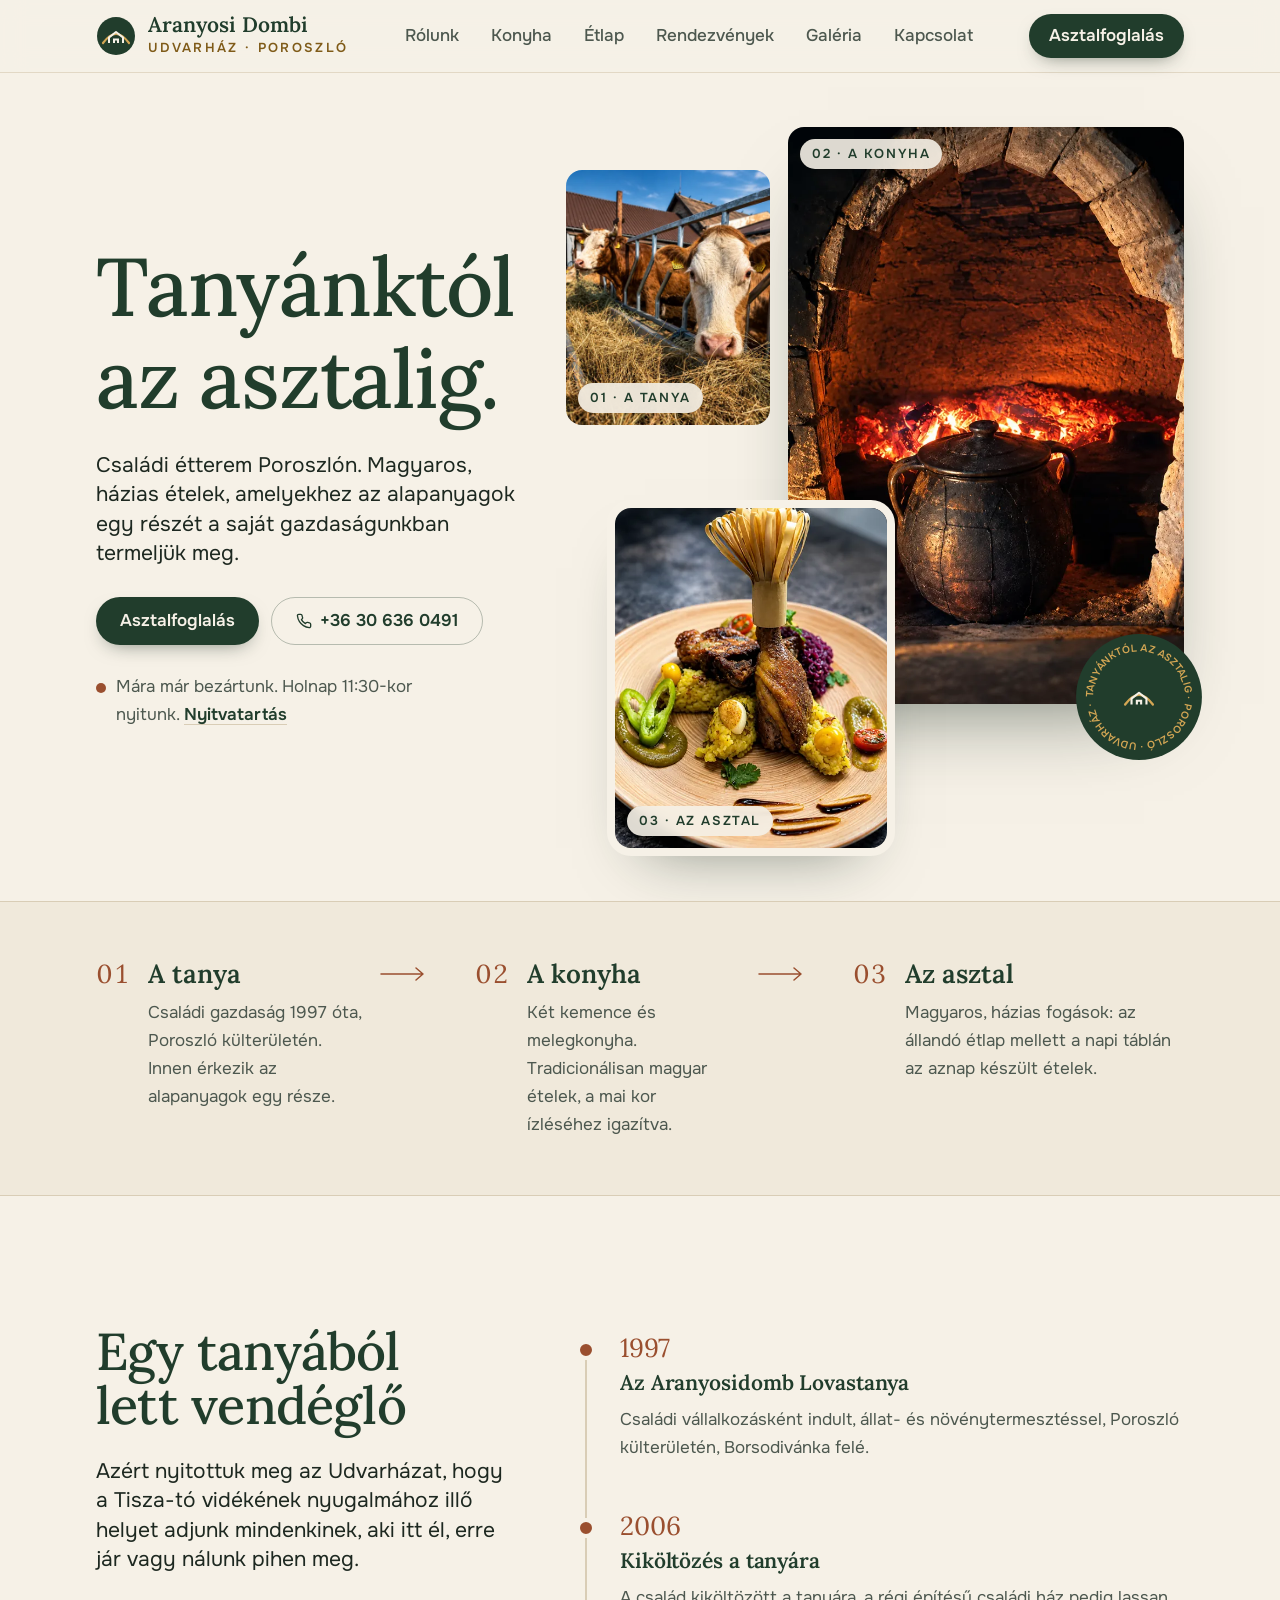
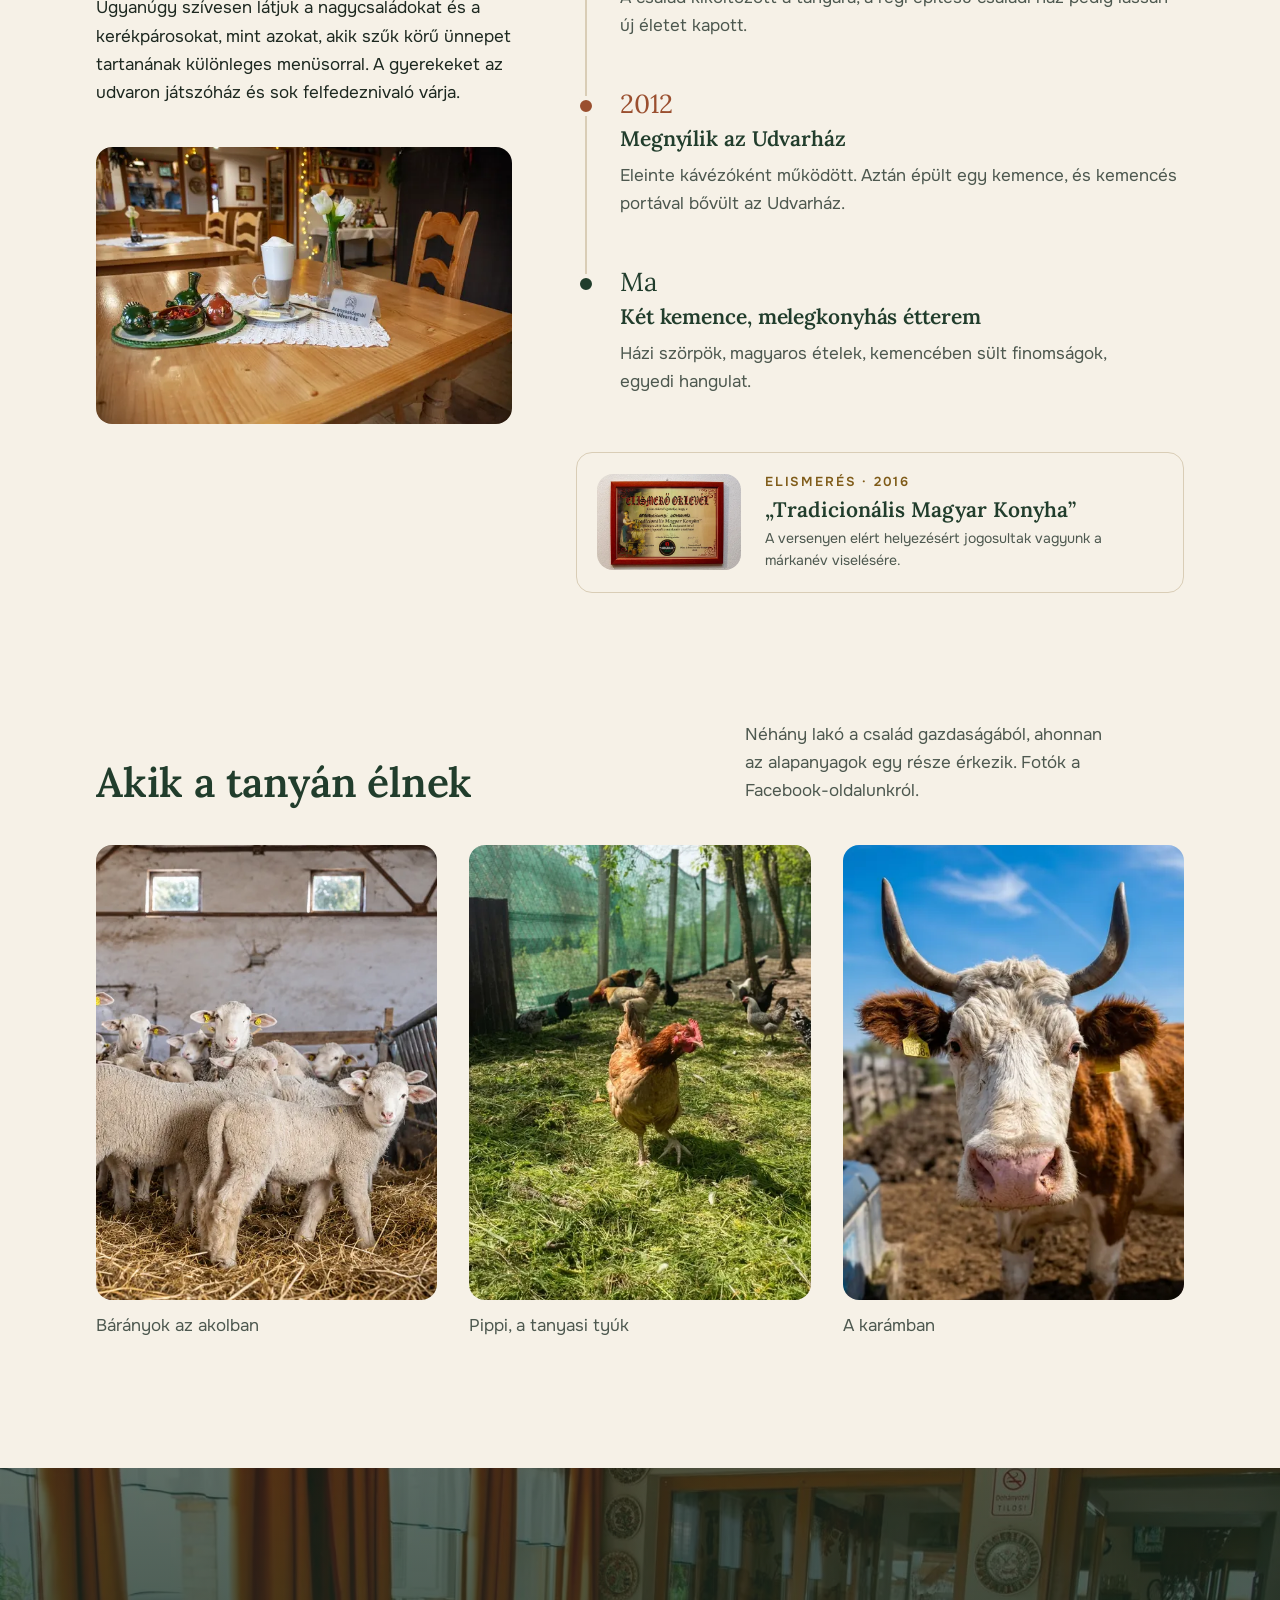
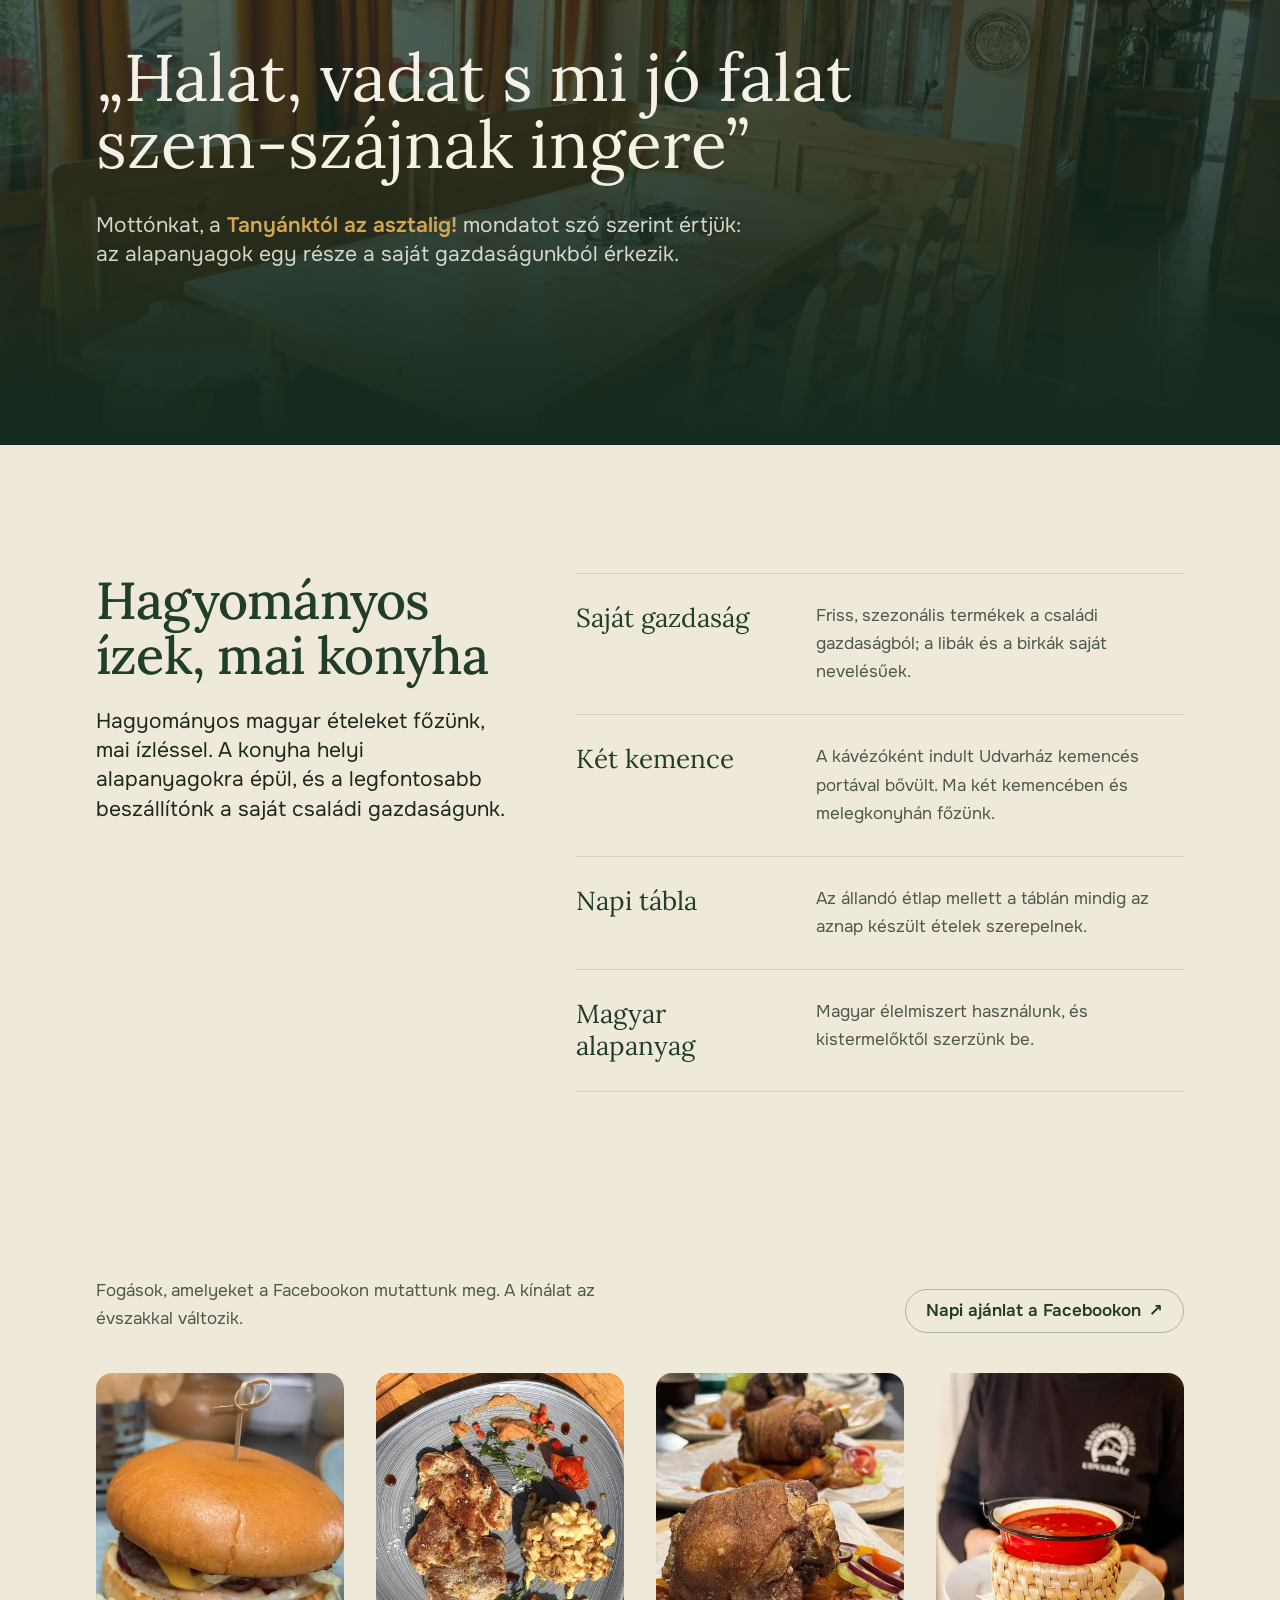
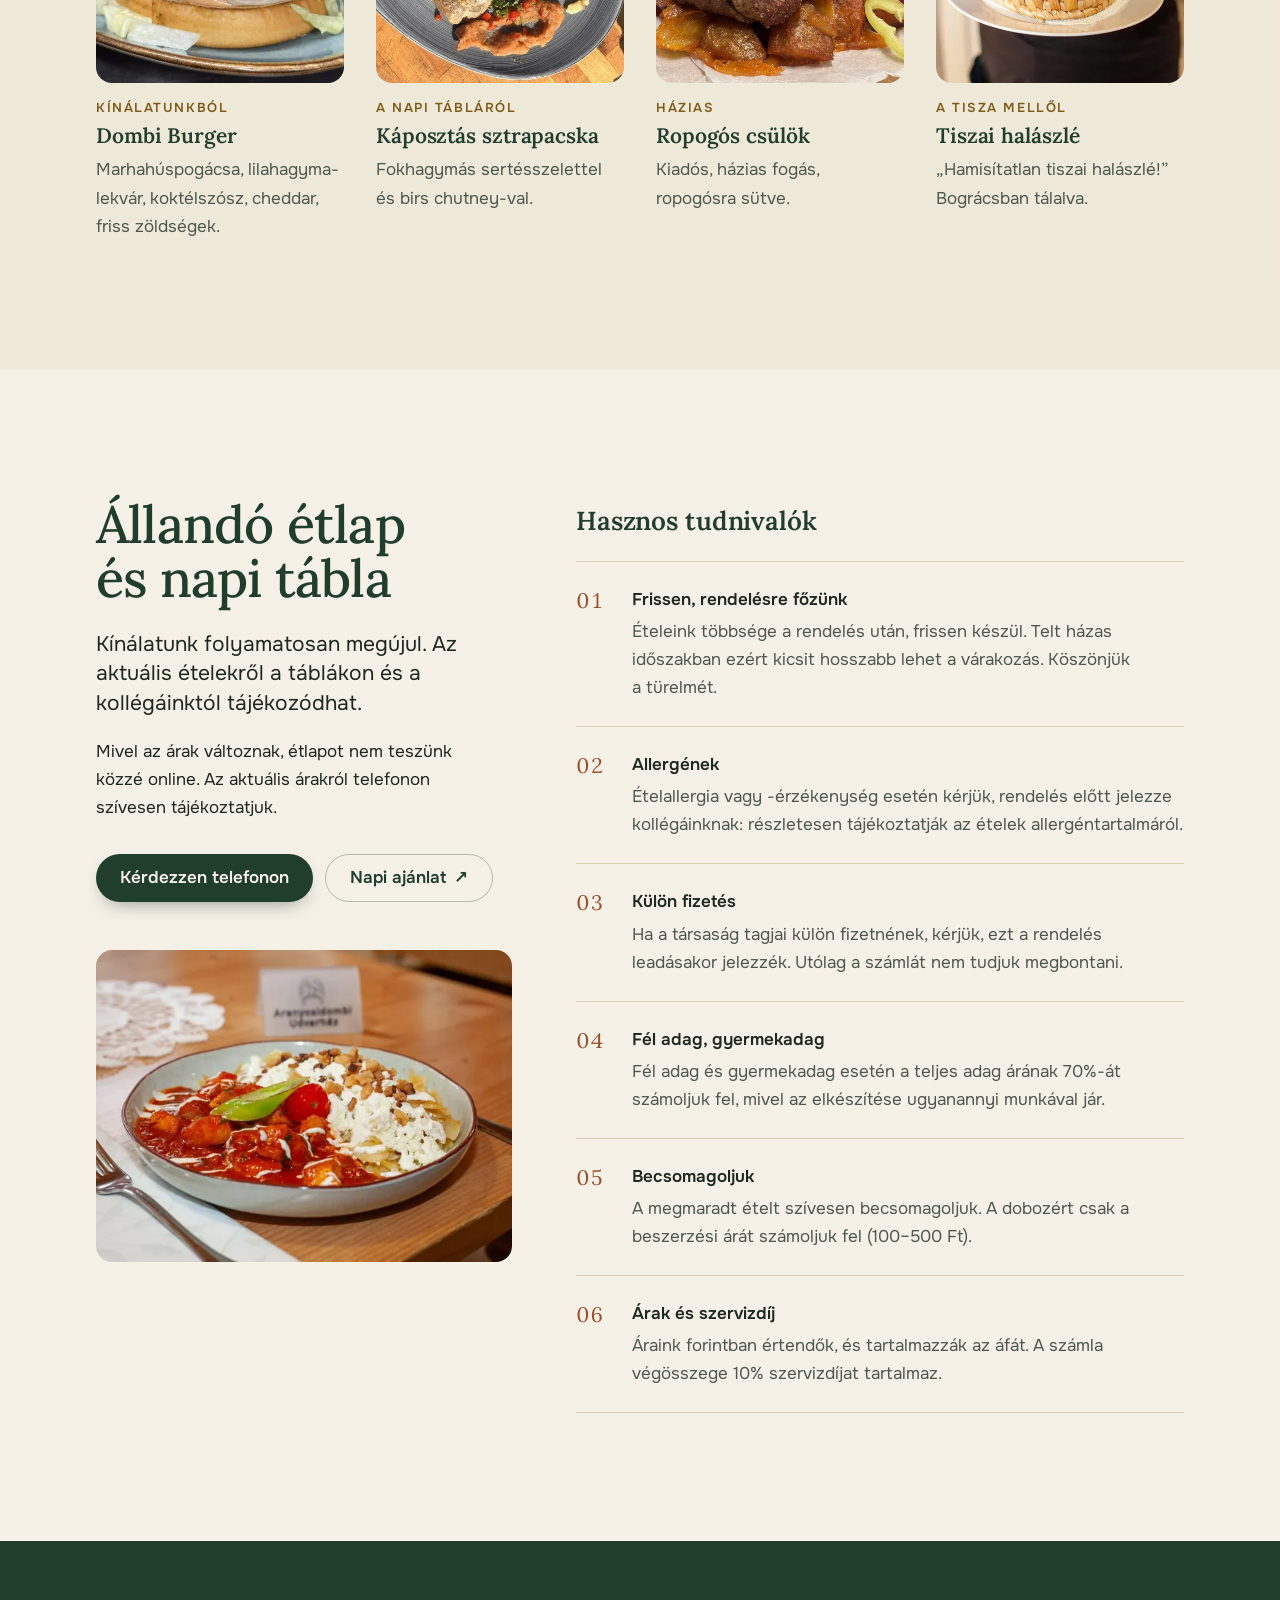
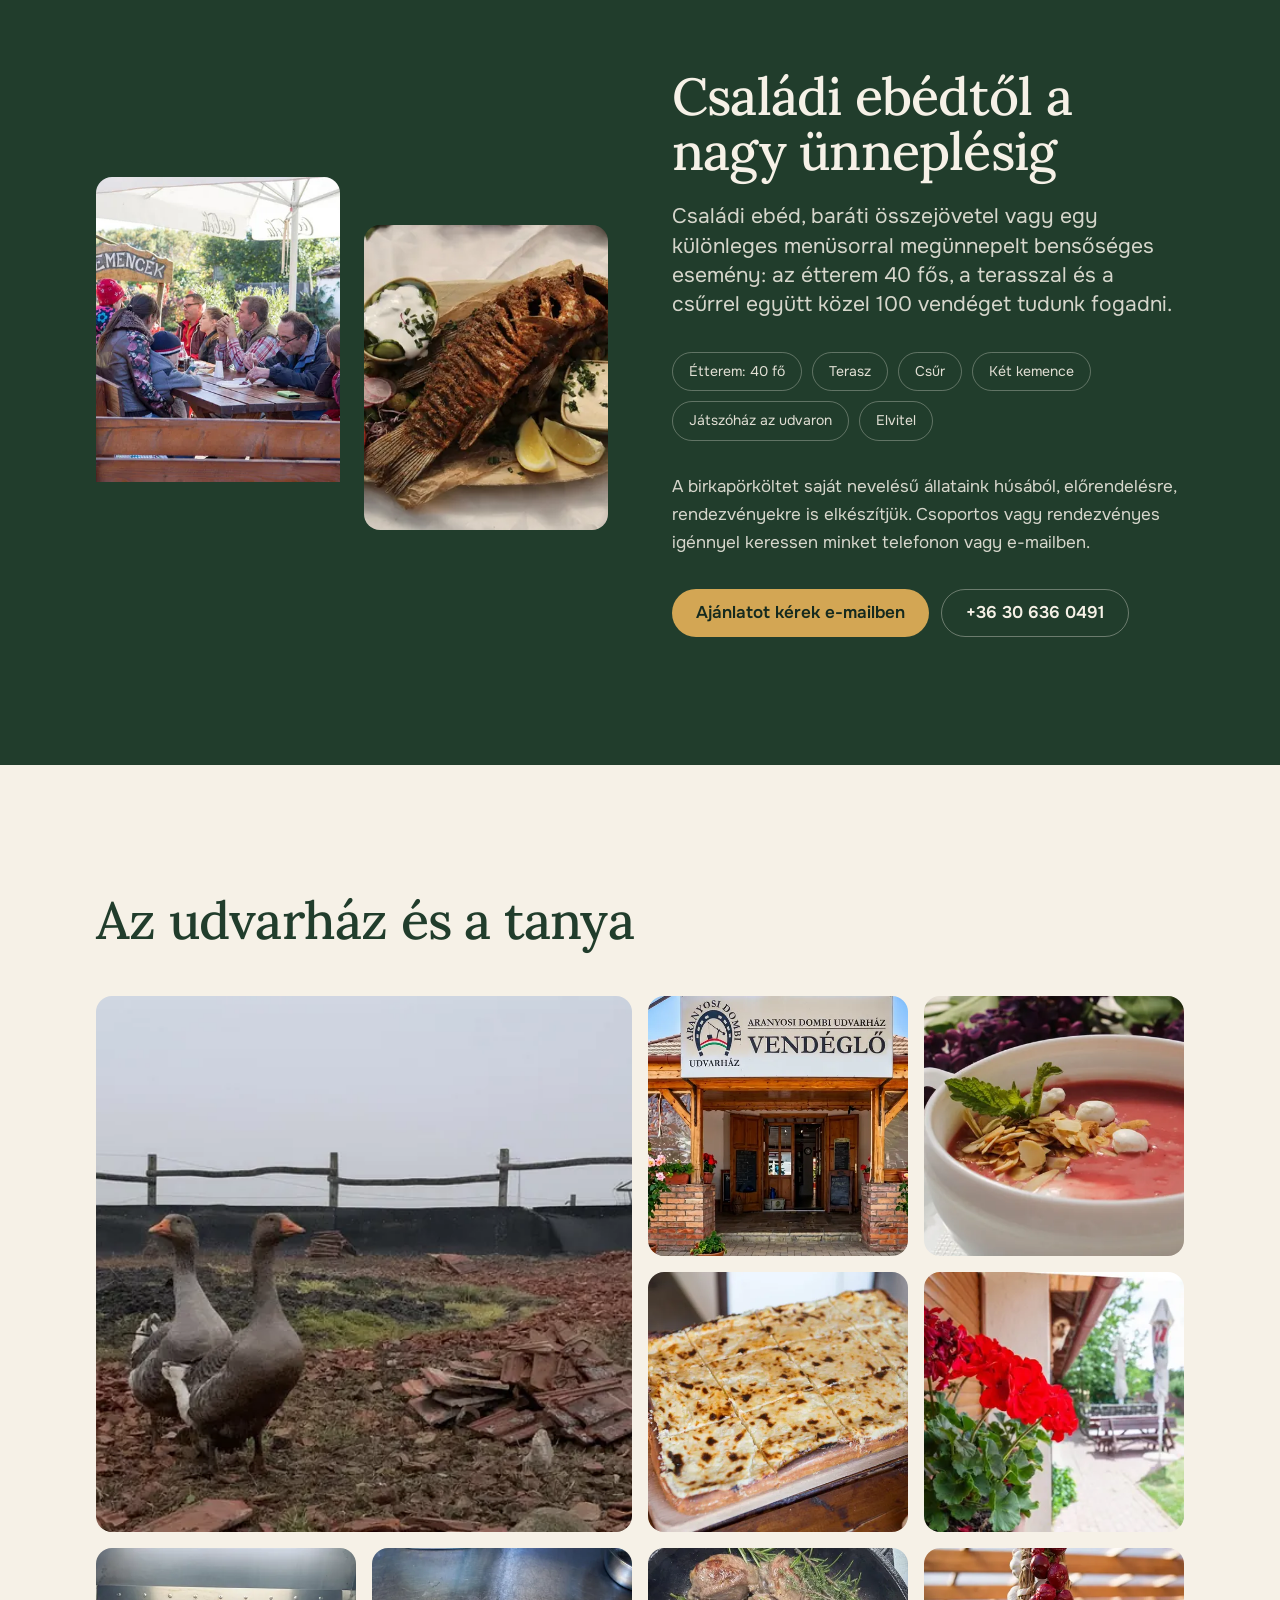
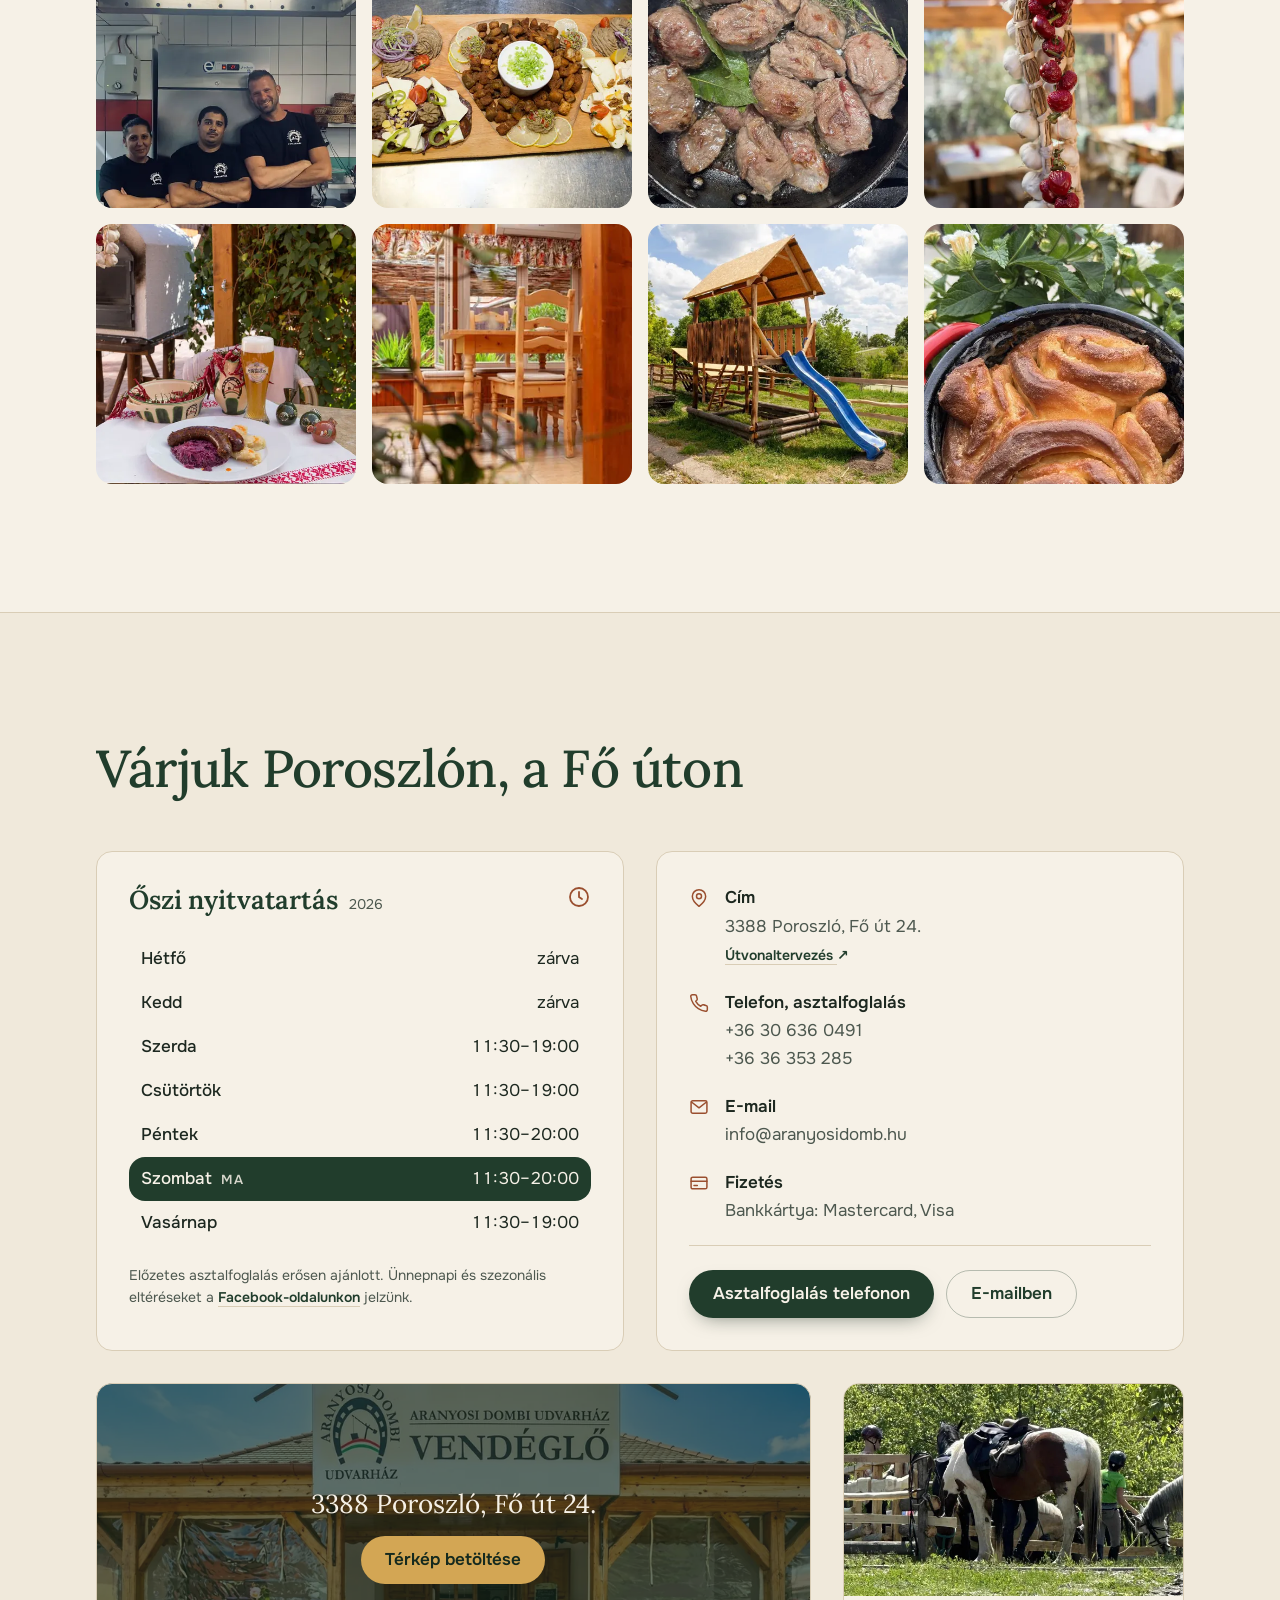
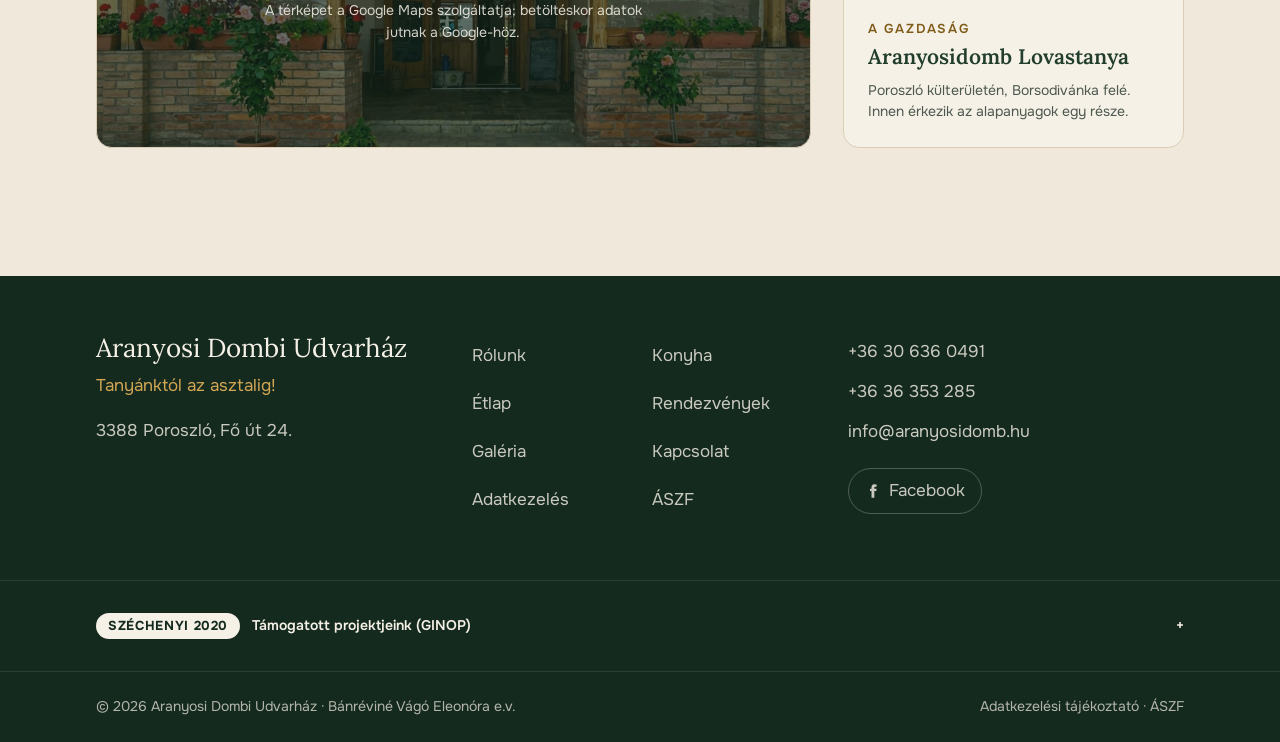
==== commit d1f4cd6a: "Polírkör + titkos link (noindex) Co-Authored-By: Claude Opus 5.5 <noreply@anthropic.com>" ====
--- a/index.html
+++ b/index.html
@@ -2,18 +2,19 @@
 <html lang="hu">
 <head>
   <meta charset="utf-8">
+  <meta name="robots" content="noindex, nofollow">
   <meta name="viewport" content="width=device-width, initial-scale=1">
   <title>Aranyosi Dombi Udvarház – magyaros étterem, Poroszló</title>
   <meta name="description" content="Családi étterem Poroszlón, a Tisza-tónál. Magyaros, házias ételek saját gazdaságunk alapanyagaiból, két kemence, terasz. Foglalás: +36 30 636 0491">
-  <link rel="canonical" href="https://tamasgaborvarga.github.io/aranyosidomb/">
+  <link rel="canonical" href="https://tamasgaborvarga.github.io/aranyosidombi-yjerthzh/">
   <meta name="theme-color" content="#213d2c">
   <meta property="og:type" content="restaurant">
   <meta property="og:locale" content="hu_HU">
   <meta property="og:site_name" content="Aranyosi Dombi Udvarház">
   <meta property="og:title" content="Aranyosi Dombi Udvarház – Tanyánktól az asztalig">
   <meta property="og:description" content="Családi étterem Poroszlón. Magyaros, házias ételek saját gazdaságunk alapanyagaiból, két kemencével.">
-  <meta property="og:url" content="https://tamasgaborvarga.github.io/aranyosidomb/">
-  <meta property="og:image" content="https://tamasgaborvarga.github.io/aranyosidomb/img/og-1200x630.jpg">
+  <meta property="og:url" content="https://tamasgaborvarga.github.io/aranyosidombi-yjerthzh/">
+  <meta property="og:image" content="https://tamasgaborvarga.github.io/aranyosidombi-yjerthzh/img/og-1200x630.jpg">
   <meta property="og:image:type" content="image/jpeg">
   <meta property="og:image:width" content="1200">
   <meta property="og:image:height" content="630">
@@ -23,7 +24,7 @@
   <link rel="apple-touch-icon" href="img/apple-touch-icon.png">
   <link rel="preload" href="fonts/lora-latin.woff2" as="font" type="font/woff2" crossorigin>
   <link rel="preload" href="fonts/onest-latin.woff2" as="font" type="font/woff2" crossorigin>
-  <link rel="stylesheet" href="css/style.css?v=584b7f71cd">
+  <link rel="stylesheet" href="css/style.css?v=7bc131c708">
   <!-- „js” osztály: az animációk kezdőállapota csak ezzel él. Biztonsági háló: ha a main.js 3 mp alatt
        nem indul el (pl. blokkolva vagy egy optimalizáló átírta), minden tartalom azonnal megjelenik. -->
   <script data-cfasync="false">document.documentElement.classList.add('js');setTimeout(function(){if(!window.__adReady)document.documentElement.classList.remove('js')},3000)</script>
@@ -32,15 +33,15 @@
   {
     "@context": "https://schema.org",
     "@type": "Restaurant",
-    "@id": "https://tamasgaborvarga.github.io/aranyosidomb/#restaurant",
+    "@id": "https://tamasgaborvarga.github.io/aranyosidombi-yjerthzh/#restaurant",
     "name": "Aranyosi Dombi Udvarház",
     "alternateName": "Aranyosidombi Udvarház",
     "slogan": "Tanyánktól az asztalig!",
     "description": "Családi étterem Poroszlón. Magyaros, házias ételek, az alapanyagok egy része a család 1997 óta működő gazdaságából. Két kemence, melegkonyha, terasz és csűr.",
-    "url": "https://tamasgaborvarga.github.io/aranyosidomb/",
+    "url": "https://tamasgaborvarga.github.io/aranyosidombi-yjerthzh/",
     "image": [
-      "https://tamasgaborvarga.github.io/aranyosidomb/img/og-1200x630.jpg",
-      "https://tamasgaborvarga.github.io/aranyosidomb/img/belso-1440.webp"
+      "https://tamasgaborvarga.github.io/aranyosidombi-yjerthzh/img/og-1200x630.jpg",
+      "https://tamasgaborvarga.github.io/aranyosidombi-yjerthzh/img/belso-1440.webp"
     ],
     "telephone": "+36306360491",
     "email": "info@aranyosidomb.hu",
@@ -190,9 +191,9 @@
 
         <div class="lg:col-span-5 lg:col-start-1 lg:row-start-3">
           <p class="lead reveal max-w-[31rem] lg:mt-8" style="--d:.4s">Családi étterem Poroszlón. Magyaros, házias ételek, amelyekhez az alapanyagok egy részét a saját gazdaságunkban termeljük meg.</p>
-          <div class="reveal mt-7 grid gap-3 sm:flex sm:flex-wrap" style="--d:.5s">
-            <a href="#elerhetoseg" class="btn-primary">Asztalfoglalás</a>
-            <a href="tel:+36306360491" class="btn-ghost">
+          <div id="hero-cta" class="mt-7 grid gap-3 sm:flex sm:flex-wrap">
+            <a href="#elerhetoseg" class="btn-primary reveal" style="--d:.5s">Asztalfoglalás</a>
+            <a href="tel:+36306360491" class="btn-ghost reveal" style="--d:.6s">
               <svg class="h-4 w-4" viewBox="0 0 24 24" fill="none" stroke="currentColor" stroke-width="2" stroke-linecap="round" stroke-linejoin="round" aria-hidden="true"><path d="M22 16.92v3a2 2 0 0 1-2.18 2 19.8 19.8 0 0 1-8.63-3.07 19.5 19.5 0 0 1-6-6A19.8 19.8 0 0 1 2.12 4.18 2 2 0 0 1 4.11 2h3a2 2 0 0 1 2 1.72c.13.96.36 1.9.7 2.81a2 2 0 0 1-.45 2.11L8.09 9.91a16 16 0 0 0 6 6l1.27-1.27a2 2 0 0 1 2.11-.45c.91.34 1.85.57 2.81.7A2 2 0 0 1 22 16.92z"/></svg>
               +36 30 636 0491
             </a>
@@ -209,17 +210,17 @@
     <!-- ============ LÉPÉSSÁV: tanya → konyha → asztal ============ -->
     <section class="border-y border-line bg-paper-2/60" aria-label="Tanyánktól az asztalig, három lépésben">
       <ol class="wrap grid gap-8 py-10 md:grid-cols-3 md:gap-12 md:py-14">
-        <li class="reveal relative grid grid-cols-[2.5rem_1fr] gap-x-3 md:pr-16">
+        <li class="step relative grid grid-cols-[2.5rem_1fr] gap-x-3 md:pr-16">
           <span class="font-serif text-xl text-clay tabular-nums">01</span>
           <div><p class="font-serif text-xl font-semibold text-forest">A tanya</p><p class="mt-2 text-ink-2">Családi gazdaság 1997 óta, Poroszló külterületén. Innen érkezik az alapanyagok egy része.</p></div>
           <svg class="draw absolute right-0 top-2 hidden h-4 w-12 text-clay md:block" style="--d:.5s" viewBox="0 0 48 16" fill="none" stroke="currentColor" stroke-width="1.5" stroke-linecap="round" stroke-linejoin="round" aria-hidden="true"><path pathLength="1" d="M2 8h42M37 2l7 6-7 6"/></svg>
         </li>
-        <li class="reveal relative grid grid-cols-[2.5rem_1fr] gap-x-3 md:pr-16" style="--d:.1s">
+        <li class="step relative grid grid-cols-[2.5rem_1fr] gap-x-3 md:pr-16" style="--d:.1s">
           <span class="font-serif text-xl text-clay tabular-nums">02</span>
           <div><p class="font-serif text-xl font-semibold text-forest">A konyha</p><p class="mt-2 text-ink-2">Két kemence és melegkonyha. Tradicionálisan magyar ételek, a mai kor ízléséhez igazítva.</p></div>
           <svg class="draw absolute right-0 top-2 hidden h-4 w-12 text-clay md:block" style="--d:.7s" viewBox="0 0 48 16" fill="none" stroke="currentColor" stroke-width="1.5" stroke-linecap="round" stroke-linejoin="round" aria-hidden="true"><path pathLength="1" d="M2 8h42M37 2l7 6-7 6"/></svg>
         </li>
-        <li class="reveal relative grid grid-cols-[2.5rem_1fr] gap-x-3" style="--d:.2s">
+        <li class="step relative grid grid-cols-[2.5rem_1fr] gap-x-3" style="--d:.2s">
           <span class="font-serif text-xl text-clay tabular-nums">03</span>
           <div><p class="font-serif text-xl font-semibold text-forest">Az asztal</p><p class="mt-2 text-ink-2">Magyaros, házias fogások: az állandó étlap mellett a napi táblán az aznap készült ételek.</p></div>
         </li>
@@ -233,7 +234,7 @@
           <h2 id="rolunk-title" class="h2 reveal">Egy tanyából lett vendéglő</h2>
           <p class="lead reveal mt-6">Azért nyitottuk meg az Udvarházat, hogy a Tisza-tó vidékének nyugalmához illő helyet adjunk mindenkinek, aki itt él, erre jár vagy nálunk pihen meg.</p>
           <p class="reveal mt-5">Ugyanúgy szívesen látjuk a nagycsaládokat és a kerékpárosokat, mint azokat, akik szűk körű ünnepet tartanának különleges menüsorral. A gyerekeket az udvaron játszóház és sok felfedeznivaló várja.</p>
-          <div class="mt-10 overflow-hidden rounded-2xl">
+          <div class="zoom mt-10 overflow-hidden rounded-2xl">
             <img src="img/belso-1080.webp" srcset="img/belso-640.webp 640w, img/belso-1080.webp 1080w, img/belso-1440.webp 1440w"
                  sizes="(min-width: 1024px) 40vw, 100vw" width="1440" height="960" loading="lazy"
                  alt="Terített faasztal az étteremben: kávé, csipkés alátét, népi mintás kerámiák, háttérben képekkel díszített fal"
@@ -243,7 +244,7 @@
 
         <div class="lg:col-span-7 lg:pt-2">
           <ol class="timeline">
-            <li class="reveal relative grid grid-cols-[1.25rem_1fr] gap-x-6 pb-12">
+            <li class="tl-item relative grid grid-cols-[1.25rem_1fr] gap-x-6 pb-12">
               <span class="relative mt-2 h-5 w-5 rounded-full border-4 border-paper bg-clay" aria-hidden="true"></span>
               <div>
                 <p class="font-serif text-xl text-clay">1997</p>
@@ -251,7 +252,7 @@
                 <p class="mt-2 text-ink-2">Családi vállalkozásként indult, állat- és növénytermesztéssel, Poroszló külterületén, Borsodivánka felé.</p>
               </div>
             </li>
-            <li class="reveal relative grid grid-cols-[1.25rem_1fr] gap-x-6 pb-12">
+            <li class="tl-item relative grid grid-cols-[1.25rem_1fr] gap-x-6 pb-12">
               <span class="relative mt-2 h-5 w-5 rounded-full border-4 border-paper bg-clay" aria-hidden="true"></span>
               <div>
                 <p class="font-serif text-xl text-clay">2006</p>
@@ -259,7 +260,7 @@
                 <p class="mt-2 text-ink-2">A család kiköltözött a tanyára, a régi építésű családi ház pedig lassan új életet kapott.</p>
               </div>
             </li>
-            <li class="reveal relative grid grid-cols-[1.25rem_1fr] gap-x-6 pb-12">
+            <li class="tl-item relative grid grid-cols-[1.25rem_1fr] gap-x-6 pb-12">
               <span class="relative mt-2 h-5 w-5 rounded-full border-4 border-paper bg-clay" aria-hidden="true"></span>
               <div>
                 <p class="font-serif text-xl text-clay">2012</p>
@@ -267,7 +268,7 @@
                 <p class="mt-2 text-ink-2">Eleinte kávézóként működött. Aztán épült egy kemence, és kemencés portával bővült az Udvarház.</p>
               </div>
             </li>
-            <li class="reveal relative grid grid-cols-[1.25rem_1fr] gap-x-6">
+            <li class="tl-item relative grid grid-cols-[1.25rem_1fr] gap-x-6">
               <span class="relative mt-2 h-5 w-5 rounded-full border-4 border-paper bg-forest" aria-hidden="true"></span>
               <div>
                 <p class="font-serif text-xl text-forest">Ma</p>
@@ -278,7 +279,7 @@
           </ol>
 
           <div class="reveal mt-14 flex items-center gap-5 rounded-2xl border border-line p-4 md:gap-6 md:p-5">
-            <a data-lb="oklevel" href="img/oklevel-960.webp" class="block w-28 shrink-0 overflow-hidden rounded-2xl md:w-36"><img src="img/oklevel-480.webp" width="480" height="320" loading="lazy" alt="Bekeretezett elismerő oklevél: az Aranyosidombi Udvarház a „Tradicionális Magyar Konyha” versenyen 2016-ban helyezést ért el" class="w-full transition duration-500 hover:scale-105"></a>
+            <a data-lb="oklevel" href="img/oklevel-960.webp" class="zoom block w-28 shrink-0 overflow-hidden rounded-2xl md:w-36"><img src="img/oklevel-480.webp" width="480" height="320" loading="lazy" alt="Bekeretezett elismerő oklevél: az Aranyosidombi Udvarház a „Tradicionális Magyar Konyha” versenyen 2016-ban helyezést ért el" class="w-full"></a>
             <div>
               <p class="text-xs font-semibold uppercase tracking-[0.14em] text-gold-700">Elismerés · 2016</p>
               <p class="mt-1 font-serif text-lg font-semibold text-forest">„Tradicionális Magyar Konyha”</p>
@@ -294,9 +295,9 @@
           <p class="reveal text-ink-2 lg:col-span-5">Néhány lakó a család gazdaságából, ahonnan az alapanyagok egy része érkezik. Fotók a Facebook-oldalunkról.</p>
         </div>
         <ul class="mt-10 -mx-5 flex snap-x snap-mandatory gap-4 overflow-x-auto scroll-px-5 px-5 pb-2 [scrollbar-width:none] sm:mx-0 sm:grid sm:grid-cols-3 sm:overflow-visible sm:px-0 sm:pb-0 sm:gap-5 lg:gap-8">
-          <li class="w-[70%] shrink-0 snap-start sm:w-auto"><figure><div class="overflow-hidden rounded-2xl"><img src="img/tanya-baranyok-480.webp" srcset="img/tanya-baranyok-480.webp 480w, img/tanya-baranyok-768.webp 768w" sizes="(min-width: 1024px) 30vw, 33vw" width="768" height="1024" loading="lazy" alt="Fehér bárányok szalmán az akolban" class="aspect-[3/4] w-full object-cover"></div><figcaption class="mt-3 text-sm text-ink-2 md:text-base">Bárányok az akolban</figcaption></figure></li>
-          <li class="w-[70%] shrink-0 snap-start sm:w-auto"><figure><div class="overflow-hidden rounded-2xl"><img src="img/tanya-pippi-480.webp" srcset="img/tanya-pippi-480.webp 480w, img/tanya-pippi-800.webp 800w" sizes="(min-width: 1024px) 30vw, 33vw" width="800" height="1067" loading="lazy" alt="Barna tyúk a füvön, a háttérben további tyúkok a kifutóban" class="aspect-[3/4] w-full object-cover"></div><figcaption class="mt-3 text-sm text-ink-2 md:text-base">Pippi, a tanyasi tyúk</figcaption></figure></li>
-          <li class="w-[70%] shrink-0 snap-start sm:w-auto"><figure><div class="overflow-hidden rounded-2xl"><img src="img/tanya-bika-480.webp" srcset="img/tanya-bika-480.webp 480w, img/tanya-bika-800.webp 800w" sizes="(min-width: 1024px) 30vw, 33vw" width="800" height="1067" loading="lazy" alt="Szarvas, fehér-barna foltos szarvasmarha a karámban, kék ég alatt" class="aspect-[3/4] w-full object-cover"></div><figcaption class="mt-3 text-sm text-ink-2 md:text-base">A karámban</figcaption></figure></li>
+          <li class="w-[70%] shrink-0 snap-start sm:w-auto"><figure class="critter"><div class="zoom overflow-hidden rounded-2xl"><img src="img/tanya-baranyok-480.webp" srcset="img/tanya-baranyok-480.webp 480w, img/tanya-baranyok-768.webp 768w" sizes="(min-width: 1024px) 30vw, 33vw" width="768" height="1024" loading="lazy" alt="Fehér bárányok szalmán az akolban" class="aspect-[3/4] w-full object-cover"></div><figcaption class="mt-3 text-sm text-ink-2 md:text-base">Bárányok az akolban</figcaption></figure></li>
+          <li class="w-[70%] shrink-0 snap-start sm:w-auto"><figure class="critter"><div class="zoom overflow-hidden rounded-2xl"><img src="img/tanya-pippi-480.webp" srcset="img/tanya-pippi-480.webp 480w, img/tanya-pippi-800.webp 800w" sizes="(min-width: 1024px) 30vw, 33vw" width="800" height="1067" loading="lazy" alt="Barna tyúk a füvön, a háttérben további tyúkok a kifutóban" class="aspect-[3/4] w-full object-cover"></div><figcaption class="mt-3 text-sm text-ink-2 md:text-base">Pippi, a tanyasi tyúk</figcaption></figure></li>
+          <li class="w-[70%] shrink-0 snap-start sm:w-auto"><figure class="critter"><div class="zoom overflow-hidden rounded-2xl"><img src="img/tanya-bika-480.webp" srcset="img/tanya-bika-480.webp 480w, img/tanya-bika-800.webp 800w" sizes="(min-width: 1024px) 30vw, 33vw" width="800" height="1067" loading="lazy" alt="Szarvas, fehér-barna foltos szarvasmarha a karámban, kék ég alatt" class="aspect-[3/4] w-full object-cover"></div><figcaption class="mt-3 text-sm text-ink-2 md:text-base">A karámban</figcaption></figure></li>
         </ul>
       </div>
     </section>
@@ -324,19 +325,19 @@
             <p class="lead reveal mt-6">Hagyományos magyar ételeket főzünk, mai ízléssel. A konyha helyi alapanyagokra épül, és a legfontosabb beszállítónk a saját családi gazdaságunk.</p>
           </div>
           <dl class="divide-y divide-line border-y border-line lg:col-span-7">
-            <div class="reveal grid gap-2 py-6 sm:grid-cols-[13rem_1fr] sm:gap-8 md:py-7">
+            <div class="reveal row-hl grid gap-2 py-6 sm:grid-cols-[13rem_1fr] sm:gap-8 md:py-7">
               <dt class="font-serif text-xl text-forest">Saját gazdaság</dt>
               <dd class="text-ink-2">Friss, szezonális termékek a családi gazdaságból; a libák és a birkák saját nevelésűek.</dd>
             </div>
-            <div class="reveal grid gap-2 py-6 sm:grid-cols-[13rem_1fr] sm:gap-8 md:py-7">
+            <div class="reveal row-hl grid gap-2 py-6 sm:grid-cols-[13rem_1fr] sm:gap-8 md:py-7">
               <dt class="font-serif text-xl text-forest">Két kemence</dt>
               <dd class="text-ink-2">A kávézóként indult Udvarház kemencés portával bővült. Ma két kemencében és melegkonyhán főzünk.</dd>
             </div>
-            <div class="reveal grid gap-2 py-6 sm:grid-cols-[13rem_1fr] sm:gap-8 md:py-7">
+            <div class="reveal row-hl grid gap-2 py-6 sm:grid-cols-[13rem_1fr] sm:gap-8 md:py-7">
               <dt class="font-serif text-xl text-forest">Napi tábla</dt>
               <dd class="text-ink-2">Az állandó étlap mellett a táblán mindig az aznap készült ételek szerepelnek.</dd>
             </div>
-            <div class="reveal grid gap-2 py-6 sm:grid-cols-[13rem_1fr] sm:gap-8 md:py-7">
+            <div class="reveal row-hl grid gap-2 py-6 sm:grid-cols-[13rem_1fr] sm:gap-8 md:py-7">
               <dt class="font-serif text-xl text-forest">Magyar alapanyag</dt>
               <dd class="text-ink-2">Magyar élelmiszert használunk, és kistermelőktől szerzünk be.</dd>
             </div>
@@ -348,45 +349,45 @@
             <h3 class="reveal text-2xl md:text-3xl">A konyhánkból</h3>
             <p class="reveal mt-3 max-w-xl text-ink-2">Fogások, amelyeket a Facebookon mutattunk meg. A kínálat az évszakkal változik.</p>
           </div>
-          <a href="https://www.facebook.com/profile.php?id=100063706262162" target="_blank" rel="noopener" class="btn-ghost btn-sm">Napi ajánlat a Facebookon ↗</a>
+          <a href="https://www.facebook.com/profile.php?id=100063706262162" target="_blank" rel="noopener" class="btn-ghost btn-sm">Napi ajánlat a Facebookon <span class="arrow" aria-hidden="true">↗</span></a>
         </div>
 
         <ul class="mt-10 grid grid-cols-2 gap-x-4 gap-y-10 sm:gap-x-6 lg:grid-cols-4 lg:gap-x-8">
-          <li class="group">
-            <div class="overflow-hidden rounded-2xl">
+          <li class="dish">
+            <div class="zoom overflow-hidden rounded-2xl">
               <img src="img/dombi-burger-480.webp" srcset="img/dombi-burger-480.webp 480w, img/dombi-burger-800.webp 800w" sizes="(min-width: 1024px) 22vw, 45vw"
                    width="800" height="1067" loading="lazy" alt="Dombi Burger: marhahúspogácsa cheddar sajttal, lilahagyma-lekvárral és friss zöldségekkel"
-                   class="aspect-[4/5] w-full object-cover transition duration-700 group-hover:scale-[1.04]">
+                   class="aspect-[4/5] w-full object-cover">
             </div>
             <p class="mt-4 text-xs font-semibold uppercase tracking-[0.12em] text-gold-700">Kínálatunkból</p>
             <h4 class="mt-1 font-serif text-lg font-semibold text-forest">Dombi Burger</h4>
             <p class="mt-1.5 text-sm text-ink-2 sm:text-base">Marhahúspogácsa, lilahagyma-lekvár, koktélszósz, cheddar, friss zöldségek.</p>
           </li>
-          <li class="group">
-            <div class="overflow-hidden rounded-2xl">
+          <li class="dish">
+            <div class="zoom overflow-hidden rounded-2xl">
               <img src="img/sztrapacska-480.webp" srcset="img/sztrapacska-480.webp 480w, img/sztrapacska-840.webp 840w" sizes="(min-width: 1024px) 22vw, 45vw"
                    width="840" height="960" loading="lazy" alt="Káposztás sztrapacska fokhagymás sertésszelettel és birs chutney-val, szürke tányéron"
-                   class="aspect-[4/5] w-full object-cover transition duration-700 group-hover:scale-[1.04]">
+                   class="aspect-[4/5] w-full object-cover">
             </div>
             <p class="mt-4 text-xs font-semibold uppercase tracking-[0.12em] text-gold-700">A napi tábláról</p>
             <h4 class="mt-1 font-serif text-lg font-semibold text-forest">Káposztás sztrapacska</h4>
             <p class="mt-1.5 text-sm text-ink-2 sm:text-base">Fokhagymás sertésszelettel és birs chutney-val.</p>
           </li>
-          <li class="group">
-            <div class="overflow-hidden rounded-2xl">
+          <li class="dish">
+            <div class="zoom overflow-hidden rounded-2xl">
               <img src="img/csulok-480.webp" srcset="img/csulok-480.webp 480w, img/csulok-768.webp 768w" sizes="(min-width: 1024px) 22vw, 45vw"
                    width="768" height="1024" loading="lazy" alt="Ropogós sült csülök párolt zöldségekkel"
-                   class="aspect-[4/5] w-full object-cover transition duration-700 group-hover:scale-[1.04]">
+                   class="aspect-[4/5] w-full object-cover">
             </div>
             <p class="mt-4 text-xs font-semibold uppercase tracking-[0.12em] text-gold-700">Házias</p>
             <h4 class="mt-1 font-serif text-lg font-semibold text-forest">Ropogós csülök</h4>
             <p class="mt-1.5 text-sm text-ink-2 sm:text-base">Kiadós, házias fogás, ropogósra sütve.</p>
           </li>
-          <li class="group">
-            <div class="overflow-hidden rounded-2xl">
+          <li class="dish">
+            <div class="zoom overflow-hidden rounded-2xl">
               <img src="img/halaszle-480.webp" srcset="img/halaszle-480.webp 480w, img/halaszle-800.webp 800w" sizes="(min-width: 1024px) 22vw, 45vw"
                    width="800" height="1200" loading="lazy" alt="Felszolgáló piros bográcsban tiszai halászlét tart, a bogrács fonott kenyérkosárban áll"
-                   class="aspect-[4/5] w-full object-cover transition duration-700 group-hover:scale-[1.04]">
+                   class="aspect-[4/5] w-full object-cover">
             </div>
             <p class="mt-4 text-xs font-semibold uppercase tracking-[0.12em] text-gold-700">A Tisza mellől</p>
             <h4 class="mt-1 font-serif text-lg font-semibold text-forest">Tiszai halászlé</h4>
@@ -405,9 +406,9 @@
           <p class="reveal mt-5">Mivel az árak változnak, étlapot nem teszünk közzé online. Az aktuális árakról telefonon szívesen tájékoztatjuk.</p>
           <div class="reveal mt-8 flex flex-wrap gap-3">
             <a href="tel:+36306360491" class="btn-primary">Kérdezzen telefonon</a>
-            <a href="https://www.facebook.com/profile.php?id=100063706262162" target="_blank" rel="noopener" class="btn-ghost">Napi ajánlat ↗</a>
-          </div>
-          <div class="mt-12 overflow-hidden rounded-2xl">
+            <a href="https://www.facebook.com/profile.php?id=100063706262162" target="_blank" rel="noopener" class="btn-ghost">Napi ajánlat <span class="arrow" aria-hidden="true">↗</span></a>
+          </div>
+          <div class="zoom mt-12 overflow-hidden rounded-2xl">
             <img src="img/tanyer-asztal-1080.webp" srcset="img/tanyer-asztal-640.webp 640w, img/tanyer-asztal-1080.webp 1080w, img/tanyer-asztal-1440.webp 1440w" sizes="(min-width: 1024px) 38vw, 100vw"
                  width="1440" height="960" loading="lazy" alt="Paradicsomos tésztaétel tányéron, mögötte az udvarház asztali névtáblája"
                  class="aspect-[4/3] w-full object-cover">
@@ -417,27 +418,27 @@
         <div class="lg:col-span-7 lg:pt-2">
           <h3 class="reveal text-xl">Hasznos tudnivalók</h3>
           <ol class="mt-6 divide-y divide-line border-y border-line">
-            <li class="reveal grid grid-cols-[2.5rem_1fr] gap-x-4 py-6">
+            <li class="reveal row-hl grid grid-cols-[2.5rem_1fr] gap-x-4 py-6">
               <span class="font-serif text-lg text-clay tabular-nums" aria-hidden="true">01</span>
               <div><p class="font-semibold">Frissen, rendelésre főzünk</p><p class="mt-1 text-ink-2">Ételeink többsége a rendelés után, frissen készül. Telt házas időszakban ezért kicsit hosszabb lehet a várakozás. Köszönjük a türelmét.</p></div>
             </li>
-            <li class="reveal grid grid-cols-[2.5rem_1fr] gap-x-4 py-6">
+            <li class="reveal row-hl grid grid-cols-[2.5rem_1fr] gap-x-4 py-6">
               <span class="font-serif text-lg text-clay tabular-nums" aria-hidden="true">02</span>
               <div><p class="font-semibold">Allergének</p><p class="mt-1 text-ink-2">Ételallergia vagy -érzékenység esetén kérjük, rendelés előtt jelezze kollégáinknak: részletesen tájékoztatják az ételek allergéntartalmáról.</p></div>
             </li>
-            <li class="reveal grid grid-cols-[2.5rem_1fr] gap-x-4 py-6">
+            <li class="reveal row-hl grid grid-cols-[2.5rem_1fr] gap-x-4 py-6">
               <span class="font-serif text-lg text-clay tabular-nums" aria-hidden="true">03</span>
               <div><p class="font-semibold">Külön fizetés</p><p class="mt-1 text-ink-2">Ha a társaság tagjai külön fizetnének, kérjük, ezt a rendelés leadásakor jelezzék. Utólag a számlát nem tudjuk megbontani.</p></div>
             </li>
-            <li class="reveal grid grid-cols-[2.5rem_1fr] gap-x-4 py-6">
+            <li class="reveal row-hl grid grid-cols-[2.5rem_1fr] gap-x-4 py-6">
               <span class="font-serif text-lg text-clay tabular-nums" aria-hidden="true">04</span>
               <div><p class="font-semibold">Fél adag, gyermekadag</p><p class="mt-1 text-ink-2">Fél adag és gyermekadag esetén a teljes adag árának 70%-át számoljuk fel, mivel az elkészítése ugyanannyi munkával jár.</p></div>
             </li>
-            <li class="reveal grid grid-cols-[2.5rem_1fr] gap-x-4 py-6">
+            <li class="reveal row-hl grid grid-cols-[2.5rem_1fr] gap-x-4 py-6">
               <span class="font-serif text-lg text-clay tabular-nums" aria-hidden="true">05</span>
               <div><p class="font-semibold">Becsomagoljuk</p><p class="mt-1 text-ink-2">A megmaradt ételt szívesen becsomagoljuk. A dobozért csak a beszerzési árát számoljuk fel (100–500 Ft).</p></div>
             </li>
-            <li class="reveal grid grid-cols-[2.5rem_1fr] gap-x-4 py-6">
+            <li class="reveal row-hl grid grid-cols-[2.5rem_1fr] gap-x-4 py-6">
               <span class="font-serif text-lg text-clay tabular-nums" aria-hidden="true">06</span>
               <div><p class="font-semibold">Árak és szervizdíj</p><p class="mt-1 text-ink-2">Áraink forintban értendők, és tartalmazzák az áfát. A számla végösszege 10% szervizdíjat tartalmaz.</p></div>
             </li>
@@ -450,12 +451,12 @@
     <section id="rendezvenyek" class="relative overflow-hidden bg-forest py-24 text-paper md:py-32" aria-labelledby="rend-title">
       <div class="wrap grid items-center gap-14 lg:grid-cols-2 lg:gap-16">
         <div class="order-2 grid grid-cols-2 gap-4 md:gap-6 lg:order-1">
-          <div class="overflow-hidden rounded-2xl">
+          <div class="zoom overflow-hidden rounded-2xl">
             <img src="img/kemence-porta-627.webp" srcset="img/kemence-porta-480.webp 480w, img/kemence-porta-627.webp 627w" sizes="(min-width: 1024px) 24vw, 50vw"
                  width="627" height="627" loading="lazy" alt="Vendégek a teraszon, a „Kemencék” feliratú fatábla alatt"
                  class="aspect-[4/5] w-full object-cover">
           </div>
-          <div class="mt-12 overflow-hidden rounded-2xl">
+          <div class="zoom mt-12 overflow-hidden rounded-2xl">
             <img src="img/sult-hal-640.webp" srcset="img/sult-hal-640.webp 640w, img/sult-hal-1080.webp 1080w" sizes="(min-width: 1024px) 24vw, 50vw"
                  width="1080" height="720" loading="lazy" alt="Egészben sült hal fatálon, mártással, citrommal és friss zöldségekkel"
                  class="aspect-[4/5] w-full object-cover">
@@ -487,19 +488,19 @@
         <h2 id="galeria-title" class="h2 reveal">Az udvarház és a tanya</h2>
 
         <ul class="mt-12 grid grid-cols-2 gap-3 md:grid-cols-3 md:gap-4 lg:grid-cols-4">
-          <li class="col-span-2 row-span-2"><a data-lb="galeria" href="img/libak-tanya-1600.webp" class="group block h-full overflow-hidden rounded-2xl"><img src="img/libak-tanya-1080.webp" srcset="img/libak-tanya-640.webp 640w, img/libak-tanya-1080.webp 1080w" sizes="(min-width: 1024px) 50vw, 100vw" width="1080" height="810" loading="lazy" alt="Két szürke liba a tanya udvarán, háttérben fakerítés" class="h-full w-full object-cover transition duration-700 group-hover:scale-[1.03]"></a></li>
-          <li><a data-lb="galeria" href="img/bejarat-1424.webp" class="group block overflow-hidden rounded-2xl"><img src="img/bejarat-480.webp" srcset="img/bejarat-480.webp 480w, img/bejarat-960.webp 960w" sizes="(min-width: 1024px) 25vw, 50vw" width="480" height="253" loading="lazy" alt="Az udvarház bejárata a „Vendéglő” táblával, virágokkal szegélyezve" class="aspect-square w-full object-cover transition duration-700 group-hover:scale-[1.05]"></a></li>
-          <li><a data-lb="galeria" href="img/gyumolcsleves-1600.webp" class="group block overflow-hidden rounded-2xl"><img src="img/gyumolcsleves-640.webp" width="640" height="427" loading="lazy" alt="Rózsaszín krémleves pirított mandulával, fehér porcelán tálban" class="aspect-square w-full object-cover transition duration-700 group-hover:scale-[1.05]"></a></li>
-          <li><a data-lb="galeria" href="img/kemence-lepeny-627.webp" class="group block overflow-hidden rounded-2xl"><img src="img/kemence-lepeny-480.webp" width="480" height="480" loading="lazy" alt="Tepsiben sült, pirult tetejű lepény" class="aspect-square w-full object-cover transition duration-700 group-hover:scale-[1.05]"></a></li>
-          <li><a data-lb="galeria" href="img/terasz-960.webp" class="group block overflow-hidden rounded-2xl"><img src="img/terasz-480.webp" width="480" height="320" loading="lazy" alt="Piros muskátlik az ablakban, mögöttük a napos terasz padokkal" class="aspect-square w-full object-cover transition duration-700 group-hover:scale-[1.05]"></a></li>
-          <li><a data-lb="galeria" href="img/konyha-csapat-1200.webp" class="group block overflow-hidden rounded-2xl"><img src="img/konyha-csapat-480.webp" width="480" height="640" loading="lazy" alt="A konyha csapata az udvarház logós pólóiban, karba tett kézzel a konyhában (2025)" class="aspect-square w-full object-cover object-top transition duration-700 group-hover:scale-[1.05]"></a></li>
-          <li><a data-lb="galeria" href="img/falatok-tal-627.webp" class="group block overflow-hidden rounded-2xl"><img src="img/falatok-tal-480.webp" width="480" height="480" loading="lazy" alt="Vegyes falatok nagy fatálon, közepén mártással, körben zöldségekkel" class="aspect-square w-full object-cover transition duration-700 group-hover:scale-[1.05]"></a></li>
-          <li><a data-lb="galeria" href="img/hus-serpenyo-768.webp" class="group block overflow-hidden rounded-2xl"><img src="img/hus-serpenyo-480.webp" width="480" height="640" loading="lazy" alt="Serpenyőben sülő húsfalatok rozmaringgal és babérlevéllel" class="aspect-square w-full object-cover transition duration-700 group-hover:scale-[1.05]"></a></li>
-          <li><a data-lb="galeria" href="img/fuzer-627.webp" class="group block overflow-hidden rounded-2xl"><img src="img/fuzer-480.webp" width="480" height="480" loading="lazy" alt="Fokhagyma- és paprikafüzér a terasz gerendáján" class="aspect-square w-full object-cover transition duration-700 group-hover:scale-[1.05]"></a></li>
-          <li><a data-lb="galeria" href="img/gyongyos-pult-627.webp" class="group block overflow-hidden rounded-2xl"><img src="img/gyongyos-pult-480.webp" width="480" height="480" loading="lazy" alt="Sült kolbászféle lilakáposztával, mellette egy pohár sör és népi mintás kerámiák" class="aspect-square w-full object-cover transition duration-700 group-hover:scale-[1.05]"></a></li>
-          <li><a data-lb="galeria" href="img/belso-3-960.webp" class="group block overflow-hidden rounded-2xl"><img src="img/belso-3-480.webp" width="480" height="320" loading="lazy" alt="Világos étteremrész faasztalokkal és függönyös ablakokkal" class="aspect-square w-full object-cover transition duration-700 group-hover:scale-[1.05]"></a></li>
-          <li><a data-lb="galeria" href="img/jatszohaz-1080.webp" class="group block overflow-hidden rounded-2xl"><img src="img/jatszohaz-640.webp" width="640" height="427" loading="lazy" alt="Fa játszóház csúszdával az udvaron, zöld fű és bárányfelhők" class="aspect-square w-full object-cover transition duration-700 group-hover:scale-[1.05]"></a></li>
-          <li><a data-lb="galeria" href="img/kalacs-768.webp" class="group block overflow-hidden rounded-2xl"><img src="img/kalacs-480.webp" width="480" height="640" loading="lazy" alt="Frissen sült, csavart kalács fekete sütőtálban, virágok között" class="aspect-square w-full object-cover transition duration-700 group-hover:scale-[1.05]"></a></li>
+          <li class="col-span-2 row-span-2"><a data-lb="galeria" href="img/libak-tanya-1600.webp" class="zoom block h-full overflow-hidden rounded-2xl"><img src="img/libak-tanya-1080.webp" srcset="img/libak-tanya-640.webp 640w, img/libak-tanya-1080.webp 1080w" sizes="(min-width: 1024px) 50vw, 100vw" width="1080" height="810" loading="lazy" alt="Két szürke liba a tanya udvarán, háttérben fakerítés" class="h-full w-full object-cover"></a></li>
+          <li><a data-lb="galeria" href="img/bejarat-1424.webp" class="zoom block overflow-hidden rounded-2xl"><img src="img/bejarat-480.webp" srcset="img/bejarat-480.webp 480w, img/bejarat-960.webp 960w" sizes="(min-width: 1024px) 25vw, 50vw" width="480" height="253" loading="lazy" alt="Az udvarház bejárata a „Vendéglő” táblával, virágokkal szegélyezve" class="aspect-square w-full object-cover"></a></li>
+          <li><a data-lb="galeria" href="img/gyumolcsleves-1600.webp" class="zoom block overflow-hidden rounded-2xl"><img src="img/gyumolcsleves-640.webp" width="640" height="427" loading="lazy" alt="Rózsaszín krémleves pirított mandulával, fehér porcelán tálban" class="aspect-square w-full object-cover"></a></li>
+          <li><a data-lb="galeria" href="img/kemence-lepeny-627.webp" class="zoom block overflow-hidden rounded-2xl"><img src="img/kemence-lepeny-480.webp" width="480" height="480" loading="lazy" alt="Tepsiben sült, pirult tetejű lepény" class="aspect-square w-full object-cover"></a></li>
+          <li><a data-lb="galeria" href="img/terasz-960.webp" class="zoom block overflow-hidden rounded-2xl"><img src="img/terasz-480.webp" width="480" height="320" loading="lazy" alt="Piros muskátlik az ablakban, mögöttük a napos terasz padokkal" class="aspect-square w-full object-cover"></a></li>
+          <li><a data-lb="galeria" href="img/konyha-csapat-1200.webp" class="zoom block overflow-hidden rounded-2xl"><img src="img/konyha-csapat-480.webp" width="480" height="640" loading="lazy" alt="A konyha csapata az udvarház logós pólóiban, karba tett kézzel a konyhában (2025)" class="aspect-square w-full object-cover object-top"></a></li>
+          <li><a data-lb="galeria" href="img/falatok-tal-627.webp" class="zoom block overflow-hidden rounded-2xl"><img src="img/falatok-tal-480.webp" width="480" height="480" loading="lazy" alt="Vegyes falatok nagy fatálon, közepén mártással, körben zöldségekkel" class="aspect-square w-full object-cover"></a></li>
+          <li><a data-lb="galeria" href="img/hus-serpenyo-768.webp" class="zoom block overflow-hidden rounded-2xl"><img src="img/hus-serpenyo-480.webp" width="480" height="640" loading="lazy" alt="Serpenyőben sülő húsfalatok rozmaringgal és babérlevéllel" class="aspect-square w-full object-cover"></a></li>
+          <li><a data-lb="galeria" href="img/fuzer-627.webp" class="zoom block overflow-hidden rounded-2xl"><img src="img/fuzer-480.webp" width="480" height="480" loading="lazy" alt="Fokhagyma- és paprikafüzér a terasz gerendáján" class="aspect-square w-full object-cover"></a></li>
+          <li><a data-lb="galeria" href="img/gyongyos-pult-627.webp" class="zoom block overflow-hidden rounded-2xl"><img src="img/gyongyos-pult-480.webp" width="480" height="480" loading="lazy" alt="Sült kolbászféle lilakáposztával, mellette egy pohár sör és népi mintás kerámiák" class="aspect-square w-full object-cover"></a></li>
+          <li><a data-lb="galeria" href="img/belso-3-960.webp" class="zoom block overflow-hidden rounded-2xl"><img src="img/belso-3-480.webp" width="480" height="320" loading="lazy" alt="Világos étteremrész faasztalokkal és függönyös ablakokkal" class="aspect-square w-full object-cover"></a></li>
+          <li><a data-lb="galeria" href="img/jatszohaz-1080.webp" class="zoom block overflow-hidden rounded-2xl"><img src="img/jatszohaz-640.webp" width="640" height="427" loading="lazy" alt="Fa játszóház csúszdával az udvaron, zöld fű és bárányfelhők" class="aspect-square w-full object-cover"></a></li>
+          <li><a data-lb="galeria" href="img/kalacs-768.webp" class="zoom block overflow-hidden rounded-2xl"><img src="img/kalacs-480.webp" width="480" height="640" loading="lazy" alt="Frissen sült, csavart kalács fekete sütőtálban, virágok között" class="aspect-square w-full object-cover"></a></li>
         </ul>
       </div>
     </section>
@@ -536,7 +537,7 @@
               <li class="flex gap-4">
                 <svg class="mt-1 h-5 w-5 shrink-0 text-clay" viewBox="0 0 24 24" fill="none" stroke="currentColor" stroke-width="1.8" stroke-linecap="round" stroke-linejoin="round" aria-hidden="true"><path d="M20 10c0 6-8 12-8 12s-8-6-8-12a8 8 0 0 1 16 0z"/><circle cx="12" cy="10" r="3"/></svg>
                 <div><p class="font-semibold">Cím</p><address class="not-italic text-ink-2">3388 Poroszló, Fő út 24.</address>
-                  <a class="mt-1 inline-block text-sm font-semibold text-forest underline decoration-line underline-offset-4 hover:decoration-forest" href="https://www.google.com/maps/dir/?api=1&destination=47.642851,20.651661" target="_blank" rel="noopener">Útvonaltervezés ↗</a></div>
+                  <a class="mt-1 inline-block text-sm font-semibold text-forest underline decoration-line underline-offset-4 hover:decoration-forest" href="https://www.google.com/maps/dir/?api=1&destination=47.642851,20.651661" target="_blank" rel="noopener">Útvonaltervezés <span class="arrow" aria-hidden="true">↗</span></a></div>
               </li>
               <li class="flex gap-4">
                 <svg class="mt-1 h-5 w-5 shrink-0 text-clay" viewBox="0 0 24 24" fill="none" stroke="currentColor" stroke-width="1.8" stroke-linecap="round" stroke-linejoin="round" aria-hidden="true"><path d="M22 16.92v3a2 2 0 0 1-2.18 2 19.8 19.8 0 0 1-8.63-3.07 19.5 19.5 0 0 1-6-6A19.8 19.8 0 0 1 2.12 4.18 2 2 0 0 1 4.11 2h3a2 2 0 0 1 2 1.72c.13.96.36 1.9.7 2.81a2 2 0 0 1-.45 2.11L8.09 9.91a16 16 0 0 0 6 6l1.27-1.27a2 2 0 0 1 2.11-.45c.91.34 1.85.57 2.81.7A2 2 0 0 1 22 16.92z"/></svg>
@@ -571,7 +572,7 @@
             </div>
           </div>
           <figure class="overflow-hidden rounded-2xl border border-line bg-paper lg:col-span-4">
-            <img src="img/lovak-640.webp" width="640" height="413" loading="lazy" alt="Felnyergelt tarka ló a lovastanya karámjánál" class="aspect-[16/10] w-full object-cover">
+            <div class="zoom overflow-hidden"><img src="img/lovak-640.webp" width="640" height="413" loading="lazy" alt="Felnyergelt tarka ló a lovastanya karámjánál" class="aspect-[16/10] w-full object-cover"></div>
             <figcaption class="p-6">
               <p class="text-xs font-semibold uppercase tracking-[0.14em] text-gold-700">A gazdaság</p>
               <p class="mt-1 font-serif text-lg font-semibold text-forest">Aranyosidomb Lovastanya</p>
@@ -654,6 +655,13 @@
     </div>
   </footer>
 
+  <!-- Mobil foglalósáv: csak < 768 px, a hero gombjai után jelenik meg, az elérhetőségnél és a láblécnél elbújik -->
+  <a id="call-bar" href="tel:+36306360491" class="call-bar fixed inset-x-3 bottom-[calc(0.75rem+env(safe-area-inset-bottom))] z-40 flex h-13 items-center justify-center gap-2.5 rounded-full bg-forest px-5 text-paper shadow-[0_12px_28px_-14px_rgb(21_42_30/0.7)] md:hidden">
+    <svg class="hidden h-4 w-4 shrink-0 min-[380px]:block" viewBox="0 0 24 24" fill="none" stroke="currentColor" stroke-width="2" stroke-linecap="round" stroke-linejoin="round" aria-hidden="true"><path d="M22 16.92v3a2 2 0 0 1-2.18 2 19.8 19.8 0 0 1-8.63-3.07 19.5 19.5 0 0 1-6-6A19.8 19.8 0 0 1 2.12 4.18 2 2 0 0 1 4.11 2h3a2 2 0 0 1 2 1.72c.13.96.36 1.9.7 2.81a2 2 0 0 1-.45 2.11L8.09 9.91a16 16 0 0 0 6 6l1.27-1.27a2 2 0 0 1 2.11-.45c.91.34 1.85.57 2.81.7A2 2 0 0 1 22 16.92z"/></svg>
+    <span class="font-semibold">Asztalfoglalás</span>
+    <span class="text-paper/85 tabular-nums">+36 30 636 0491</span>
+  </a>
+
   <!-- Lightbox -->
   <div id="lightbox" class="lb" hidden role="dialog" aria-modal="true" aria-label="Képnézegető">
     <img id="lb-img" alt="">
@@ -663,6 +671,6 @@
     <button id="lb-next" type="button" class="absolute right-3 top-1/2 flex h-12 w-12 -translate-y-1/2 items-center justify-center rounded-full bg-paper/10 text-2xl text-paper hover:bg-paper/20" aria-label="Következő kép">›</button>
   </div>
 
-  <script data-cfasync="false" src="js/main.js?v=5d25e72655" defer></script>
+  <script data-cfasync="false" src="js/main.js?v=cf6e589832" defer></script>
 </body>
 </html>
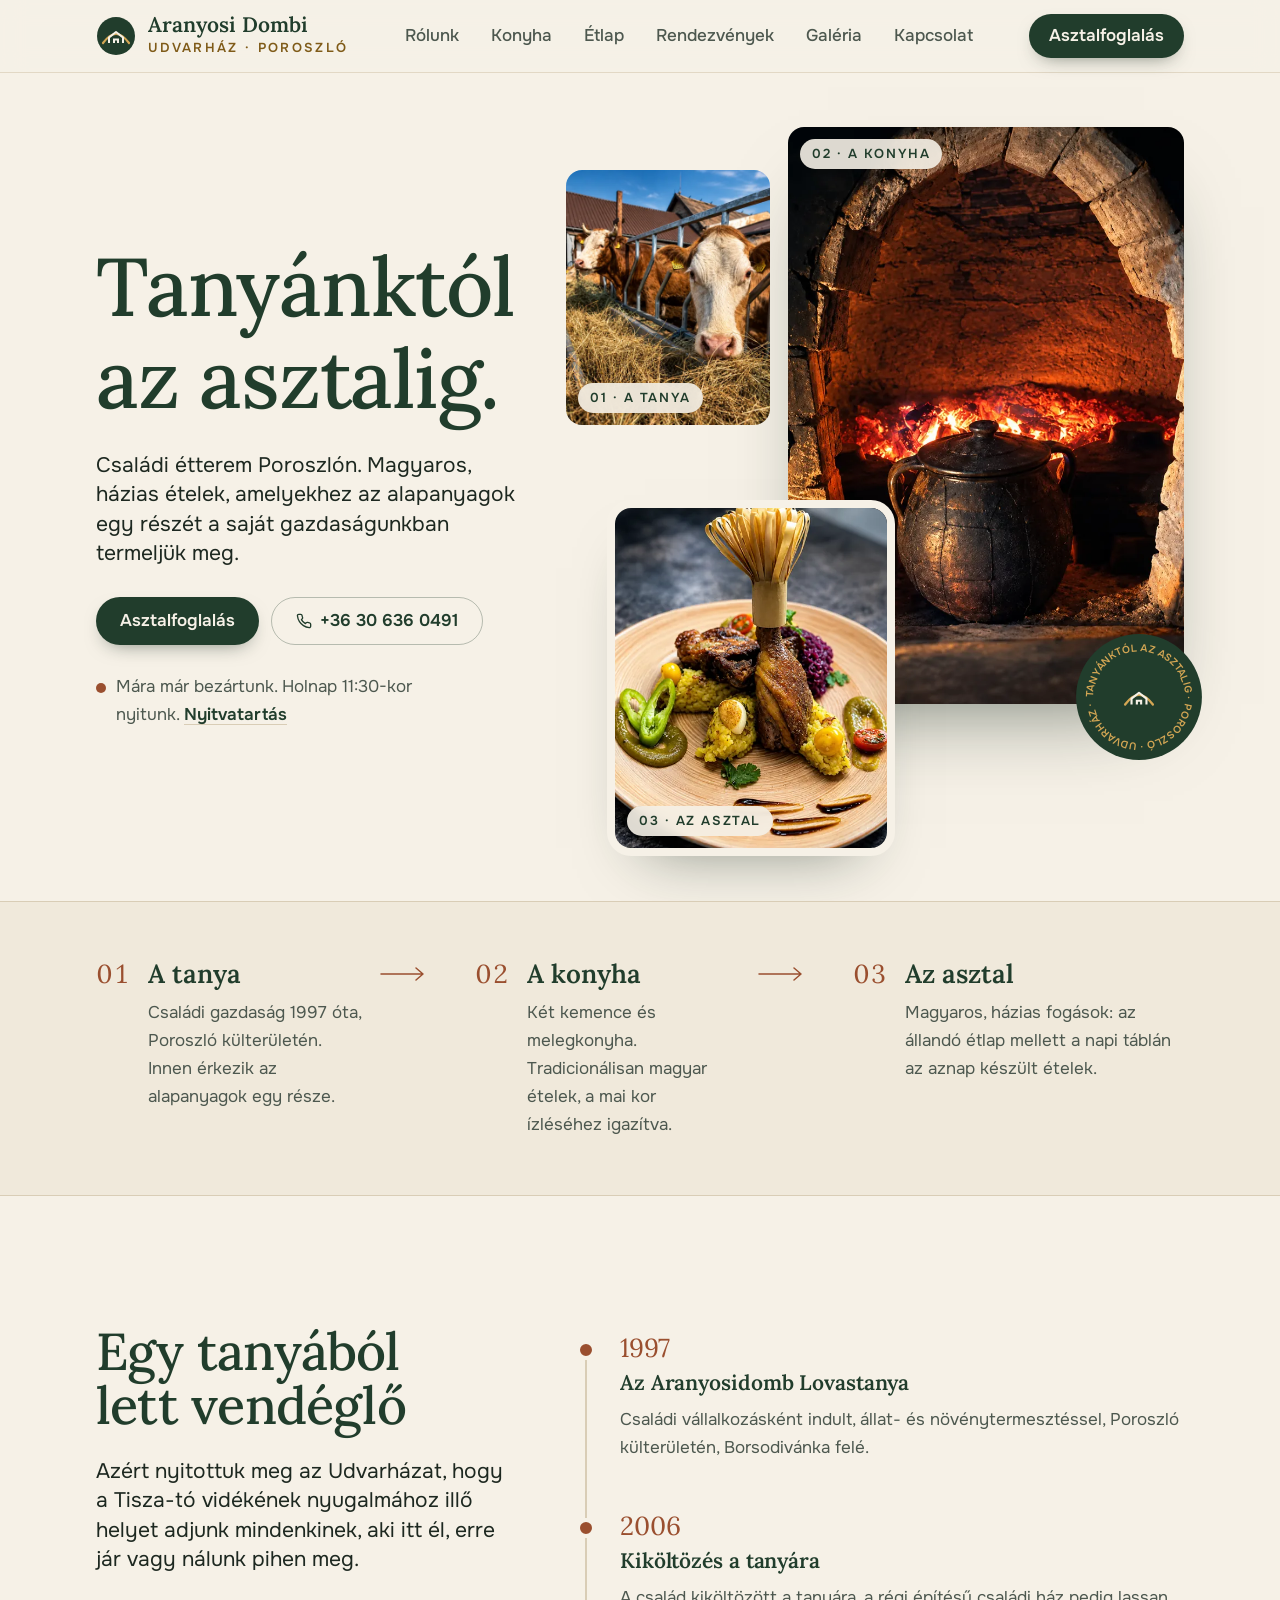
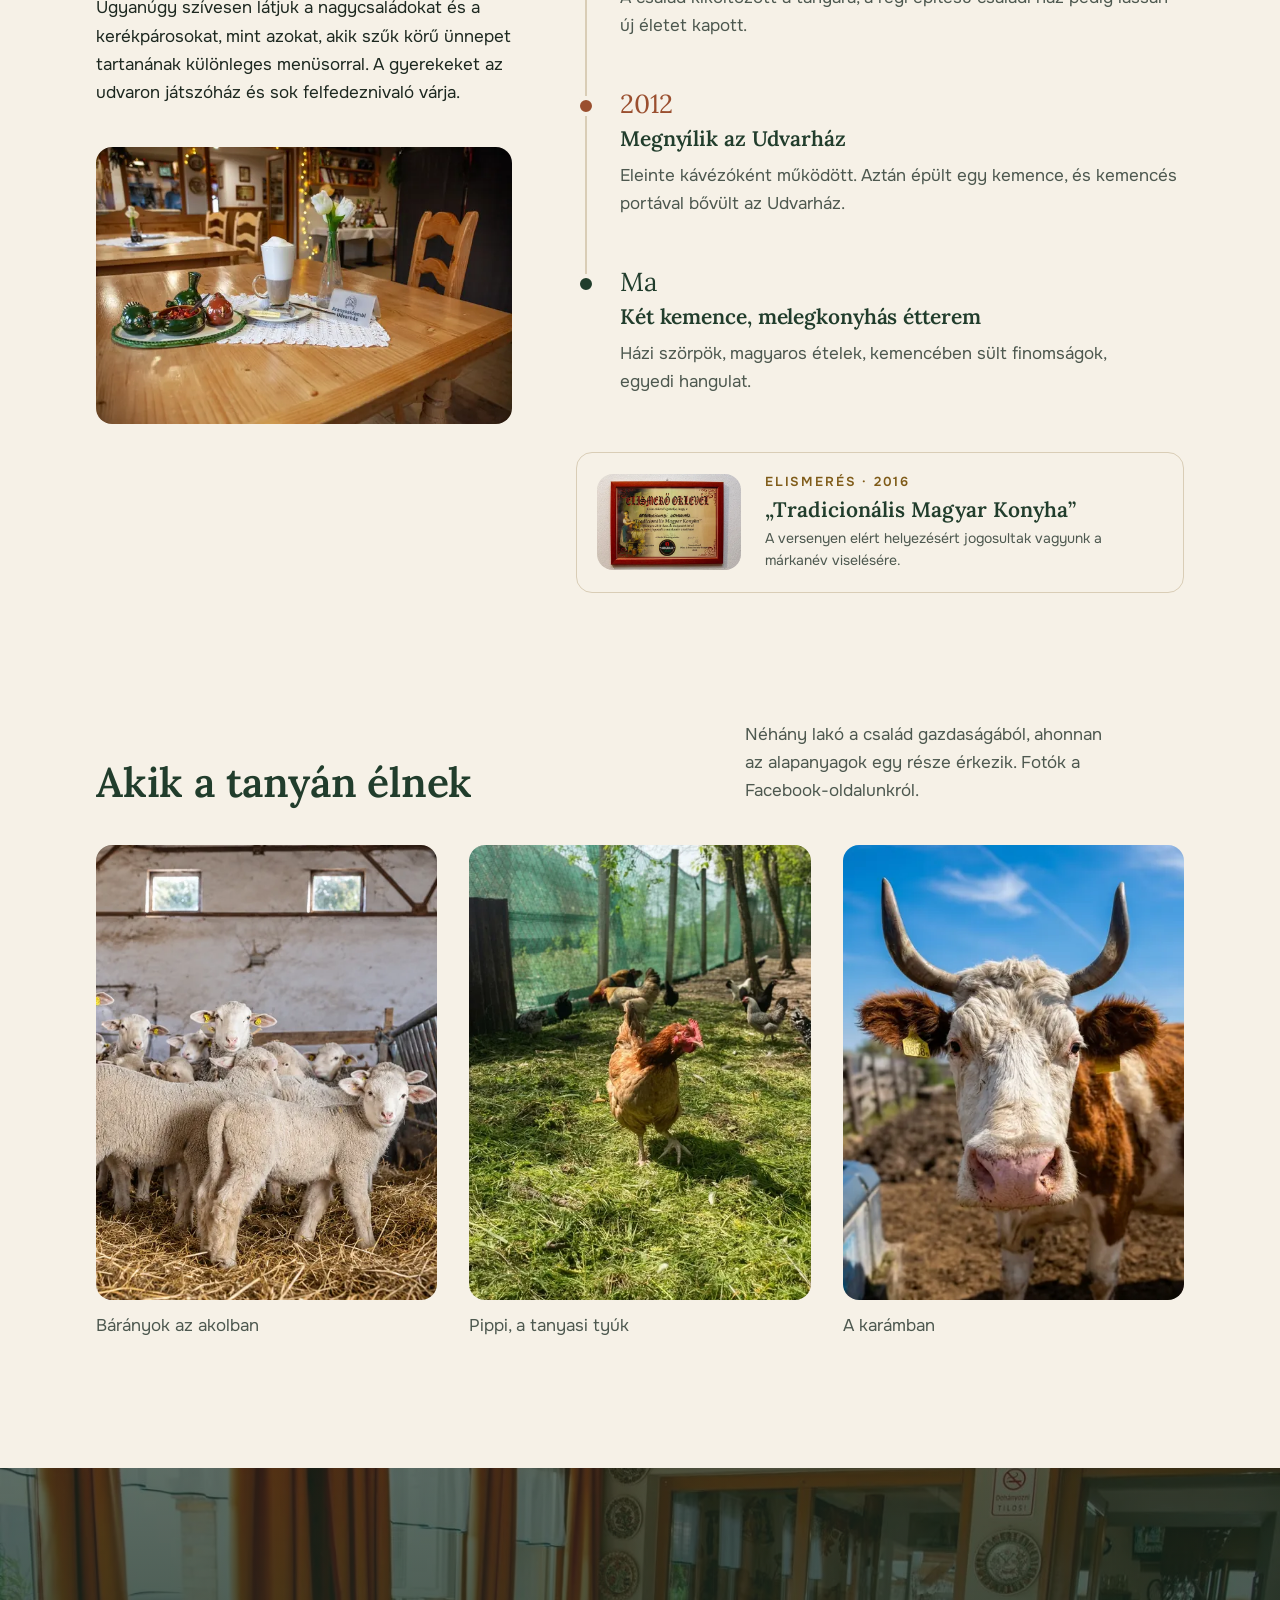
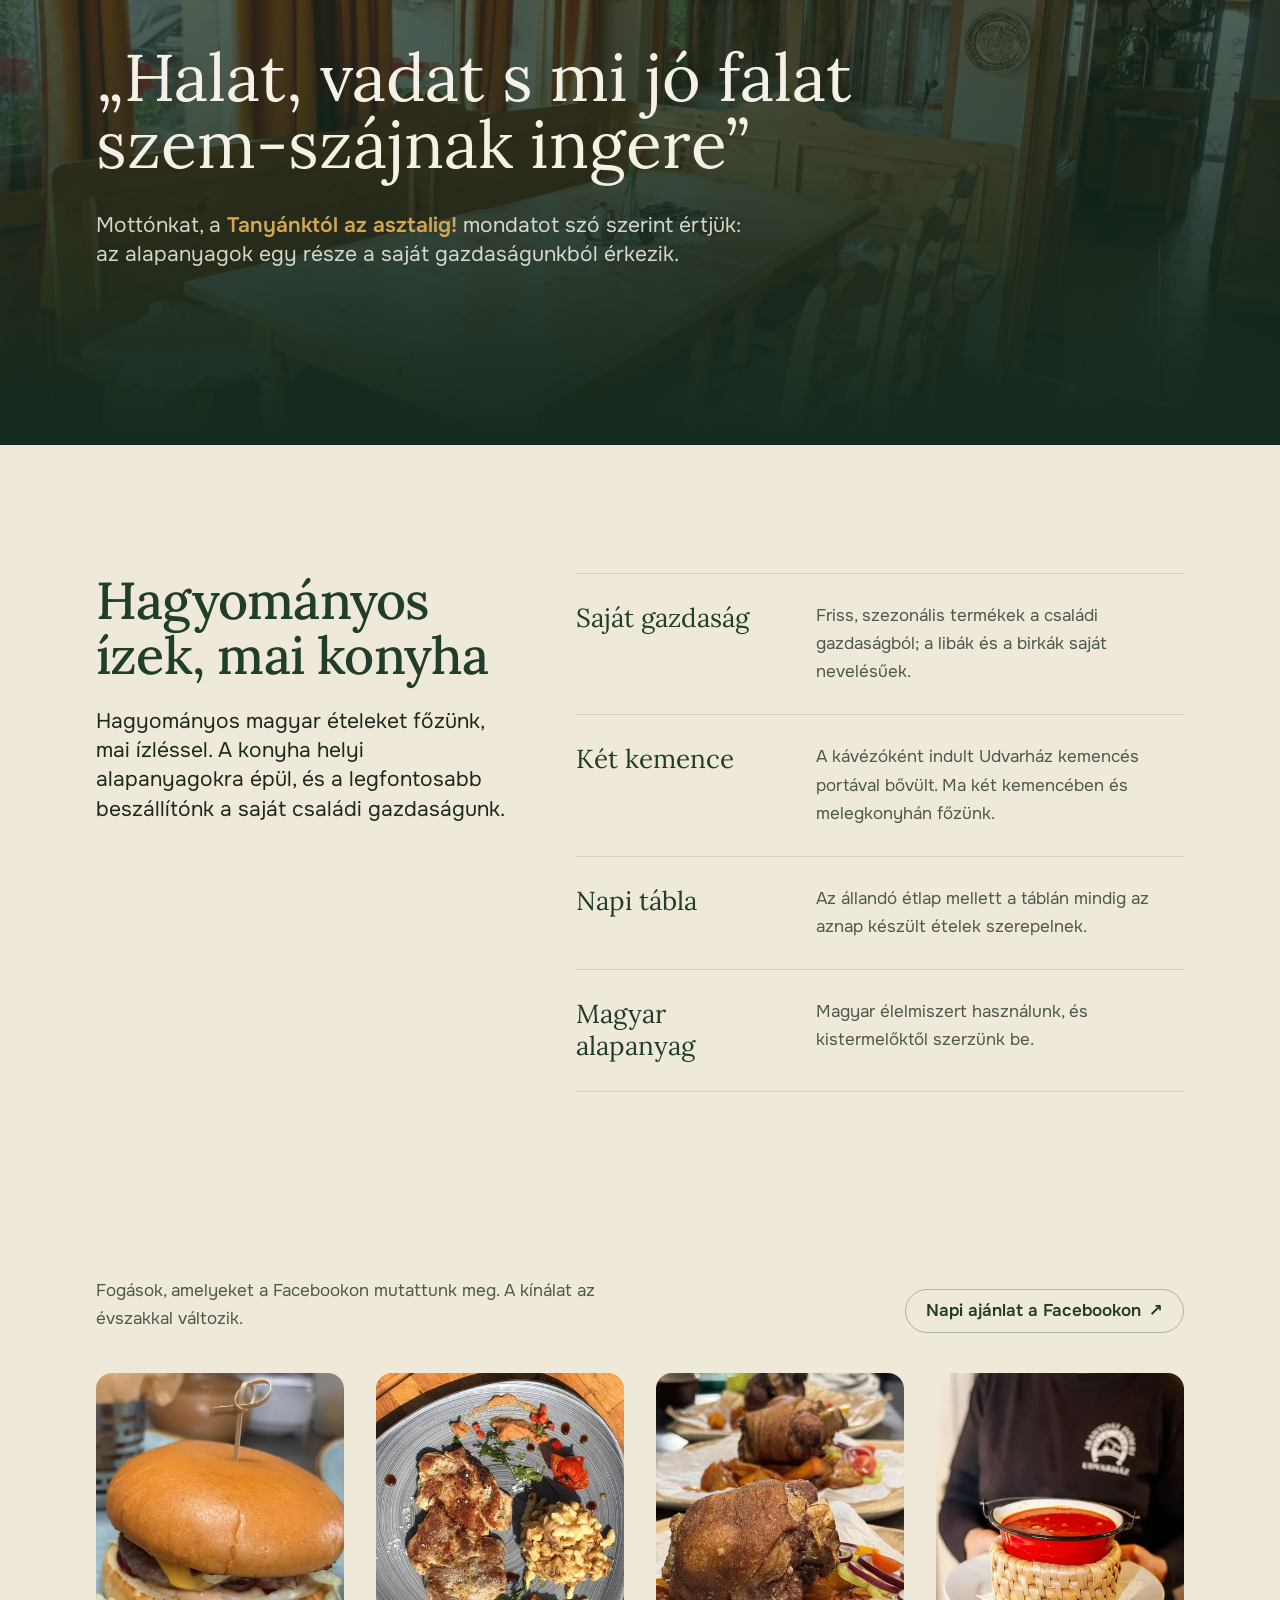
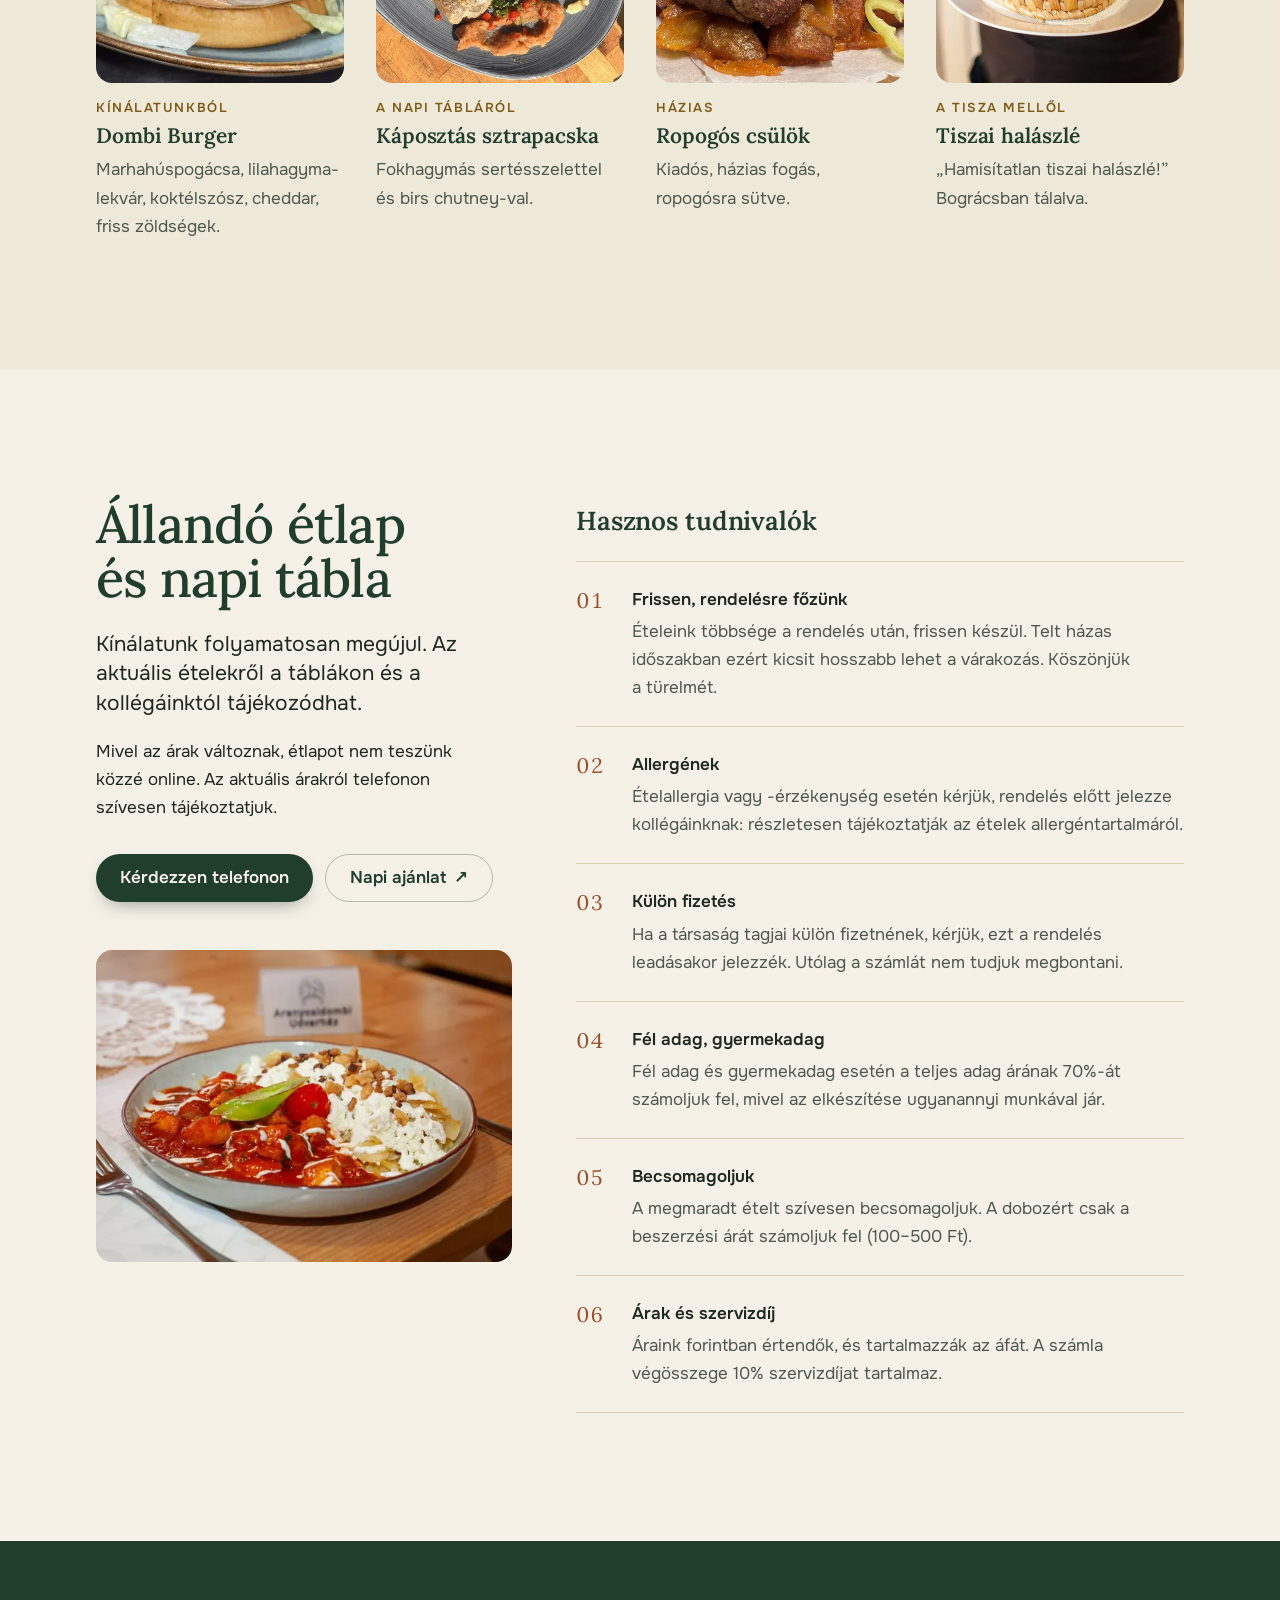
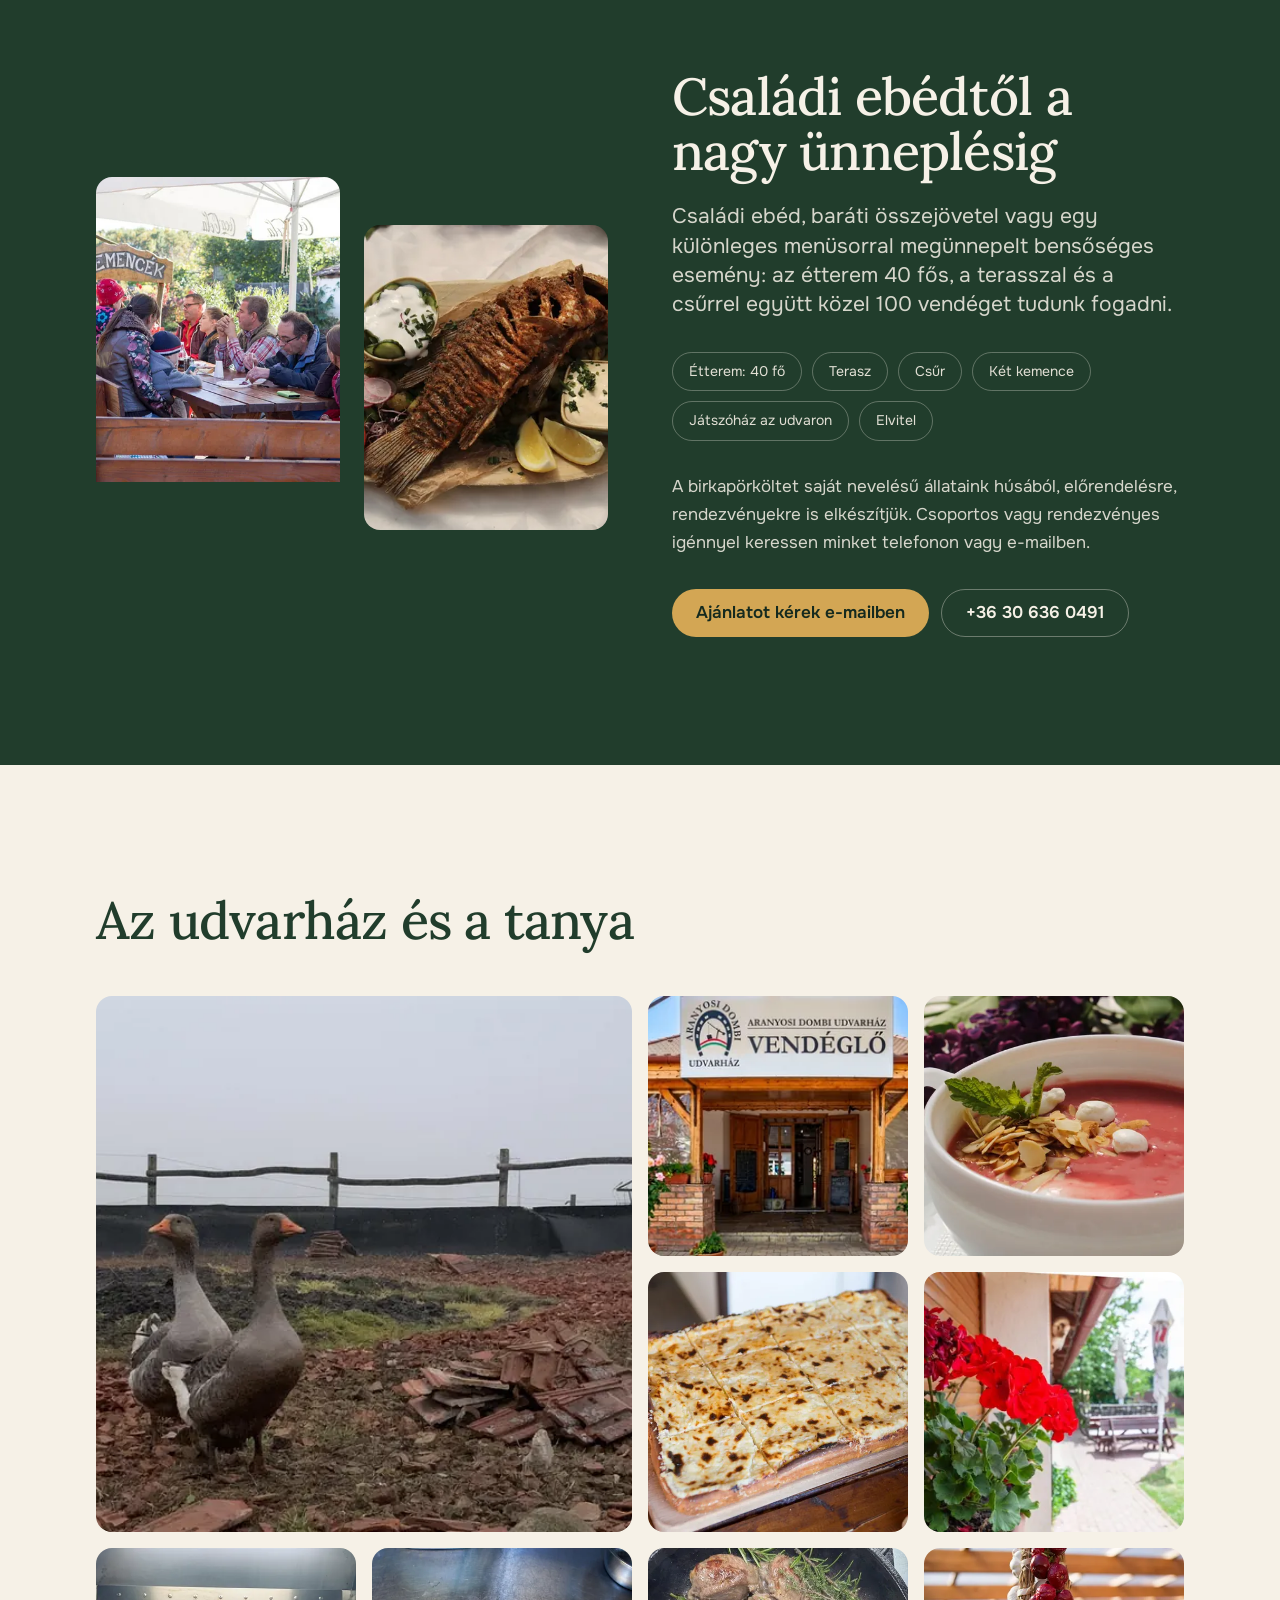
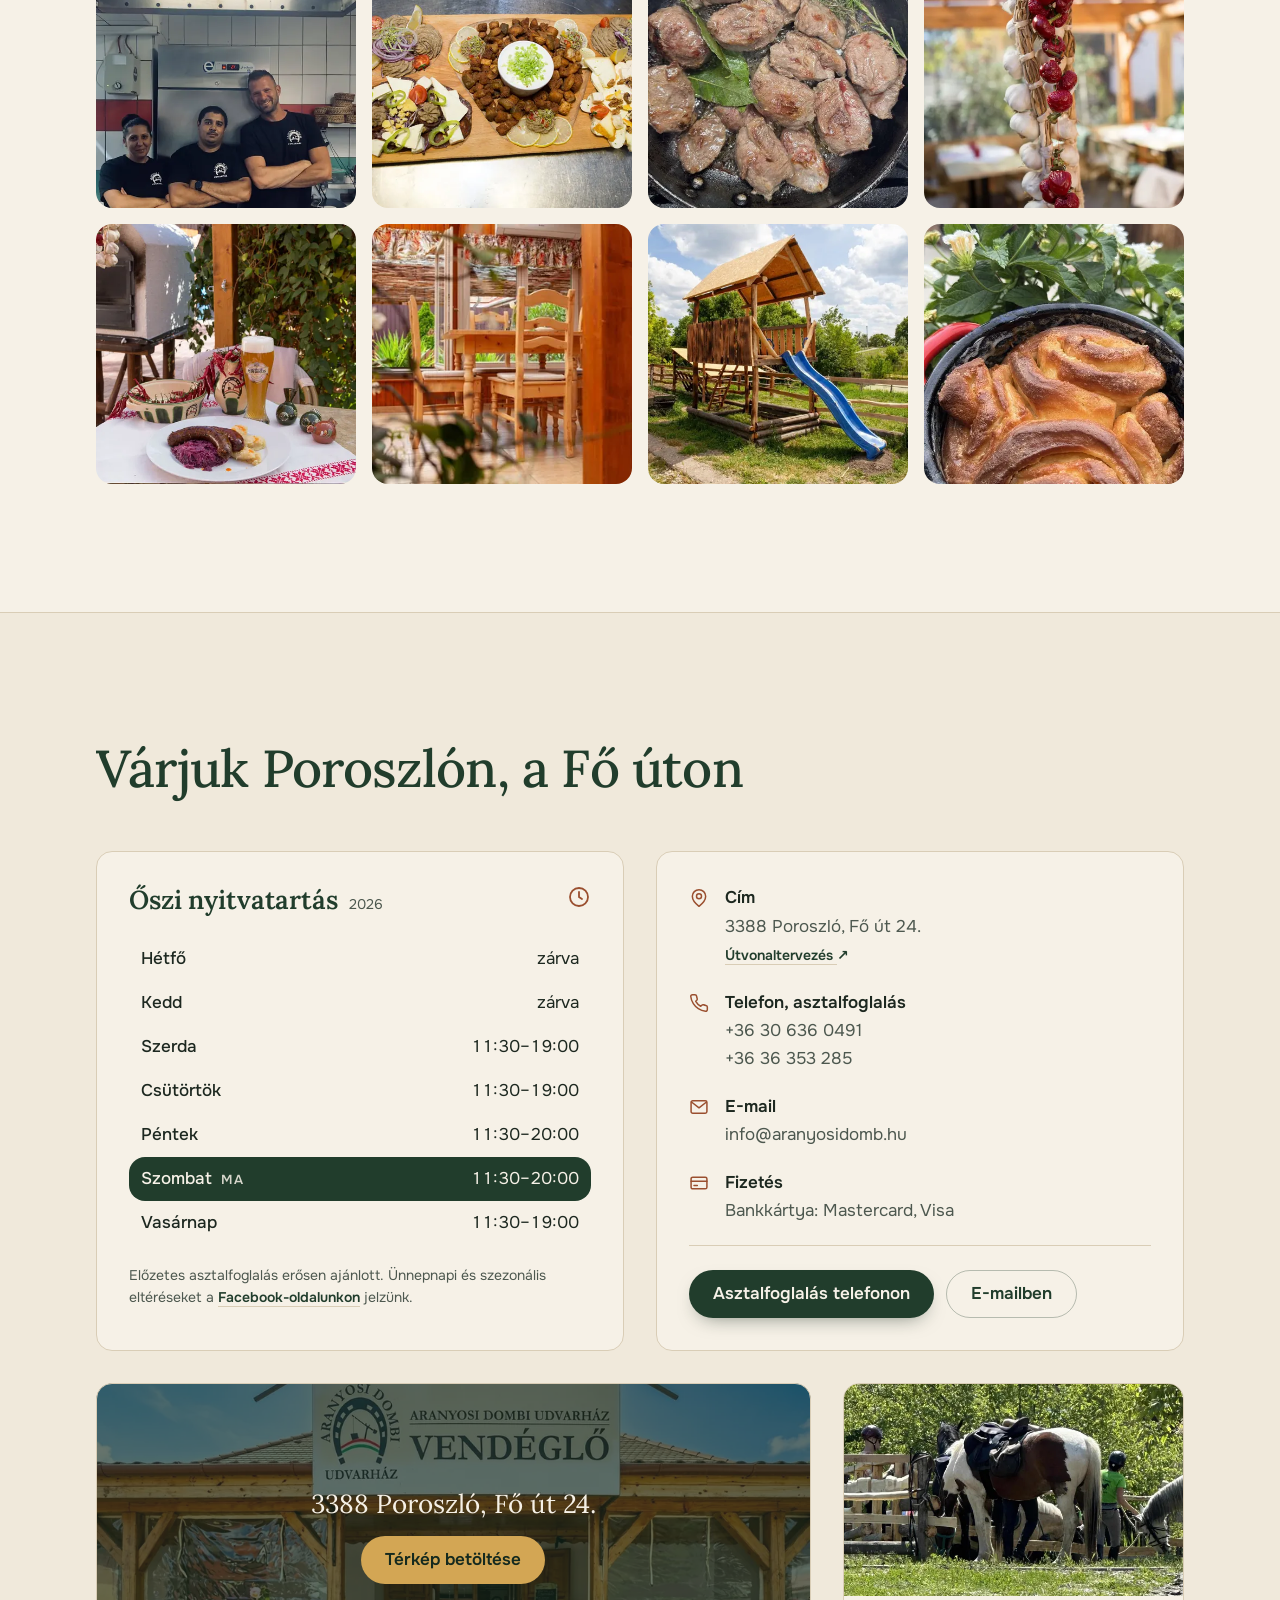
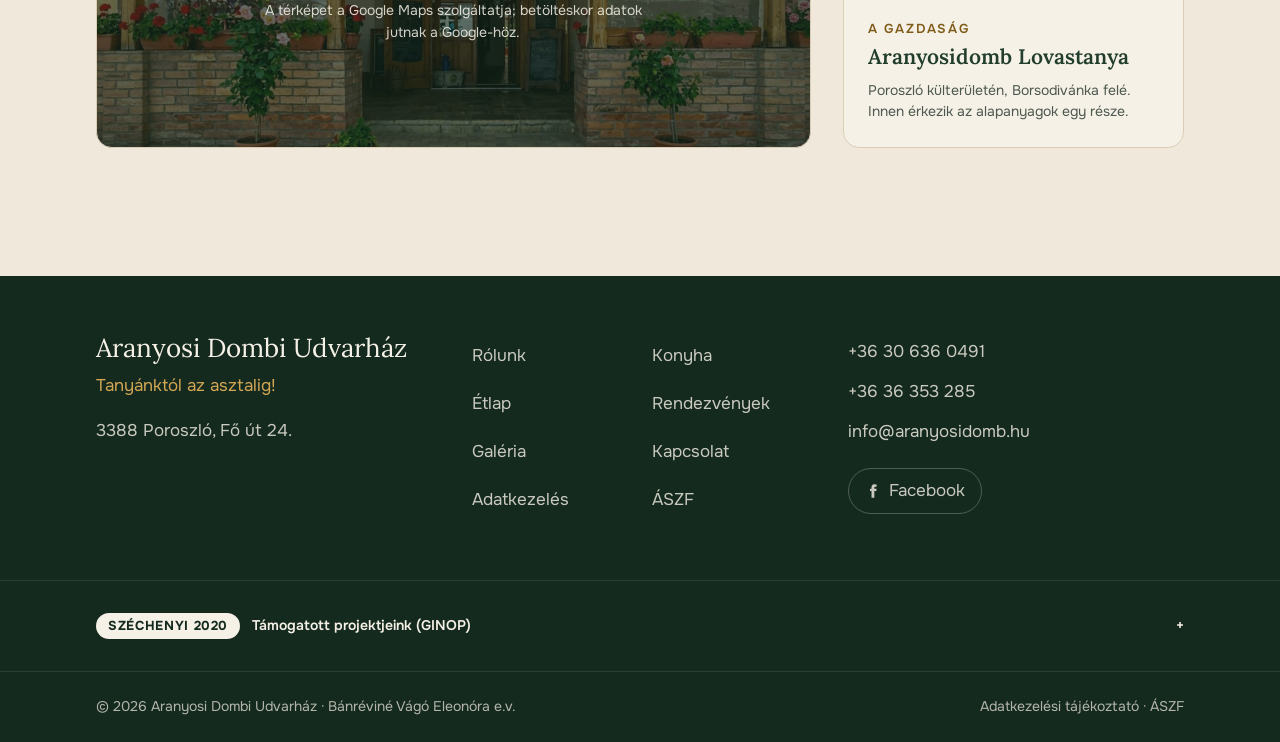
==== commit 785f712d: "Apró rendrakás Co-Authored-By: Claude Opus 5.5 <noreply@anthropic.com>" ====
--- a/index.html
+++ b/index.html
@@ -24,7 +24,7 @@
   <link rel="apple-touch-icon" href="img/apple-touch-icon.png">
   <link rel="preload" href="fonts/lora-latin.woff2" as="font" type="font/woff2" crossorigin>
   <link rel="preload" href="fonts/onest-latin.woff2" as="font" type="font/woff2" crossorigin>
-  <link rel="stylesheet" href="css/style.css?v=7bc131c708">
+  <link rel="stylesheet" href="css/style.css?v=d041be0819">
   <!-- „js” osztály: az animációk kezdőállapota csak ezzel él. Biztonsági háló: ha a main.js 3 mp alatt
        nem indul el (pl. blokkolva vagy egy optimalizáló átírta), minden tartalom azonnal megjelenik. -->
   <script data-cfasync="false">document.documentElement.classList.add('js');setTimeout(function(){if(!window.__adReady)document.documentElement.classList.remove('js')},3000)</script>
@@ -655,12 +655,6 @@
     </div>
   </footer>
 
-  <!-- Mobil foglalósáv: csak < 768 px, a hero gombjai után jelenik meg, az elérhetőségnél és a láblécnél elbújik -->
-  <a id="call-bar" href="tel:+36306360491" class="call-bar fixed inset-x-3 bottom-[calc(0.75rem+env(safe-area-inset-bottom))] z-40 flex h-13 items-center justify-center gap-2.5 rounded-full bg-forest px-5 text-paper shadow-[0_12px_28px_-14px_rgb(21_42_30/0.7)] md:hidden">
-    <svg class="hidden h-4 w-4 shrink-0 min-[380px]:block" viewBox="0 0 24 24" fill="none" stroke="currentColor" stroke-width="2" stroke-linecap="round" stroke-linejoin="round" aria-hidden="true"><path d="M22 16.92v3a2 2 0 0 1-2.18 2 19.8 19.8 0 0 1-8.63-3.07 19.5 19.5 0 0 1-6-6A19.8 19.8 0 0 1 2.12 4.18 2 2 0 0 1 4.11 2h3a2 2 0 0 1 2 1.72c.13.96.36 1.9.7 2.81a2 2 0 0 1-.45 2.11L8.09 9.91a16 16 0 0 0 6 6l1.27-1.27a2 2 0 0 1 2.11-.45c.91.34 1.85.57 2.81.7A2 2 0 0 1 22 16.92z"/></svg>
-    <span class="font-semibold">Asztalfoglalás</span>
-    <span class="text-paper/85 tabular-nums">+36 30 636 0491</span>
-  </a>
 
   <!-- Lightbox -->
   <div id="lightbox" class="lb" hidden role="dialog" aria-modal="true" aria-label="Képnézegető">
@@ -671,6 +665,6 @@
     <button id="lb-next" type="button" class="absolute right-3 top-1/2 flex h-12 w-12 -translate-y-1/2 items-center justify-center rounded-full bg-paper/10 text-2xl text-paper hover:bg-paper/20" aria-label="Következő kép">›</button>
   </div>
 
-  <script data-cfasync="false" src="js/main.js?v=cf6e589832" defer></script>
+  <script data-cfasync="false" src="js/main.js?v=764db3961d" defer></script>
 </body>
 </html>
